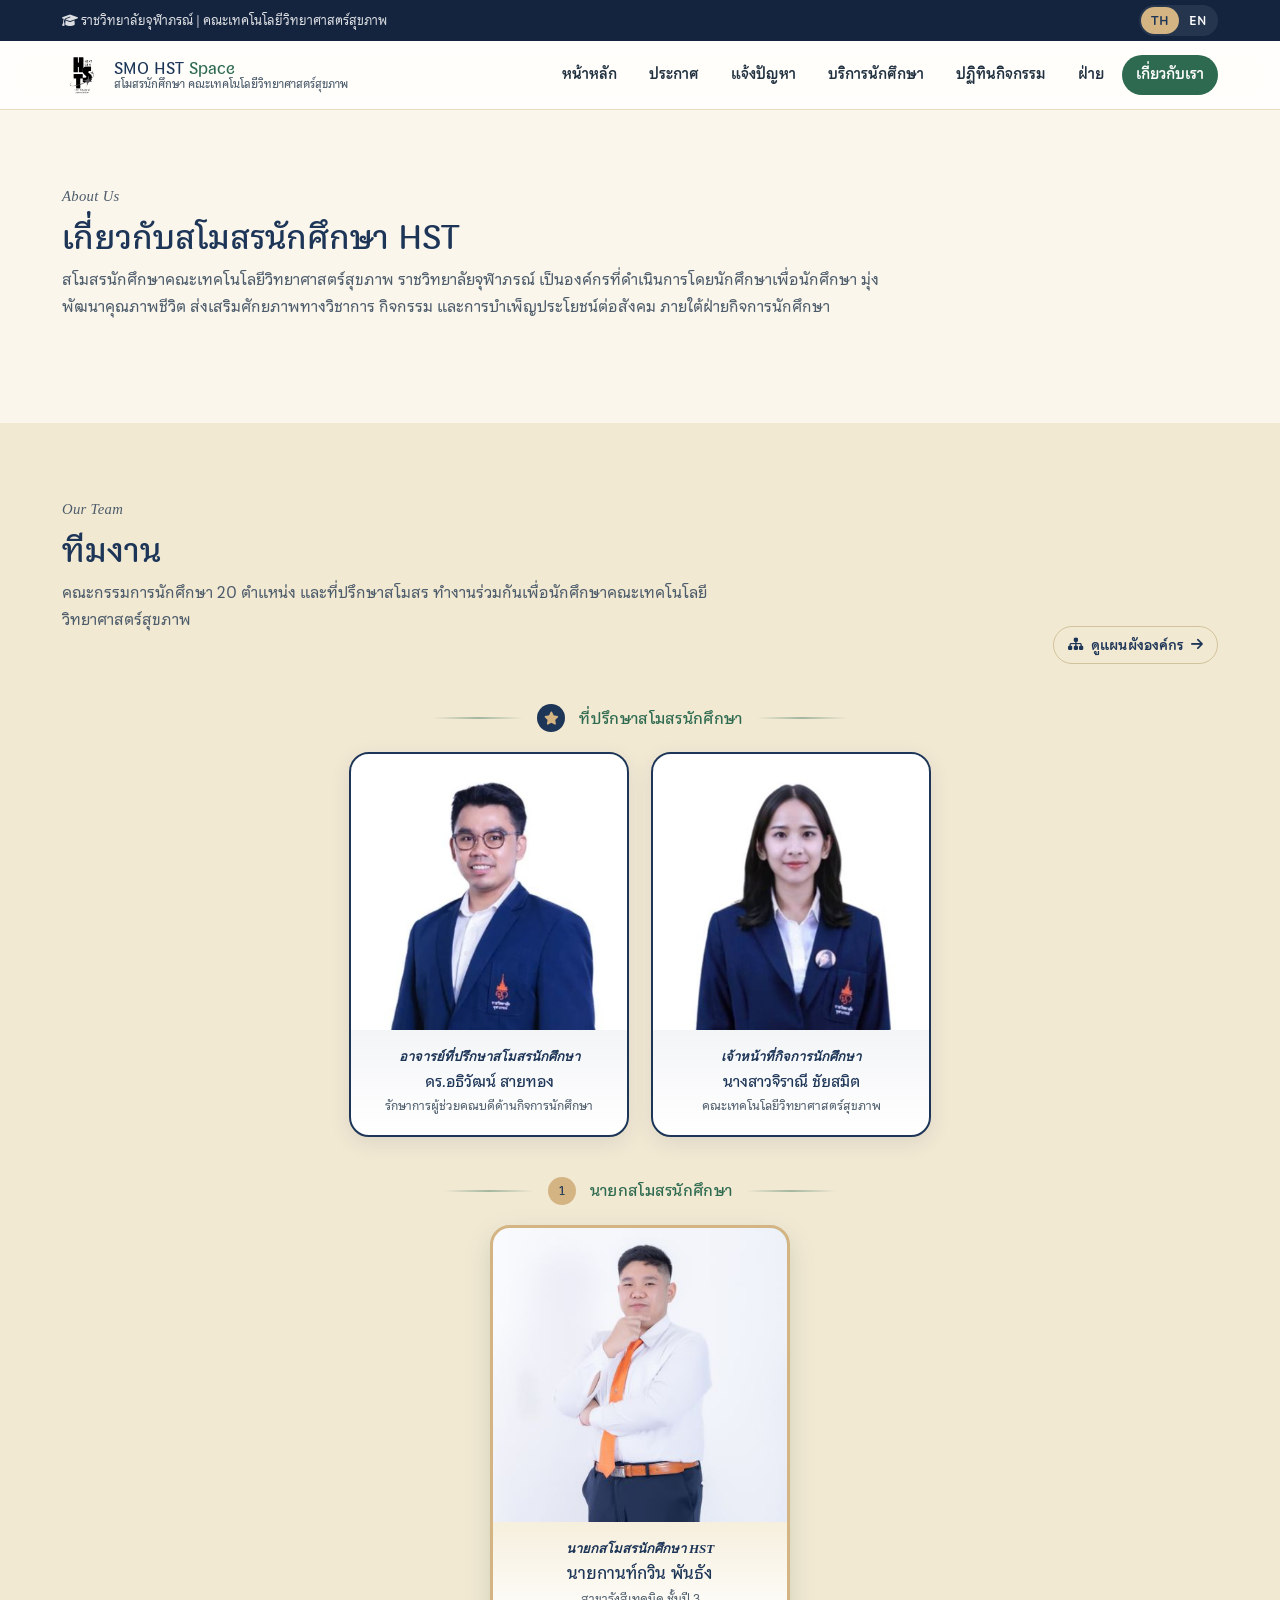
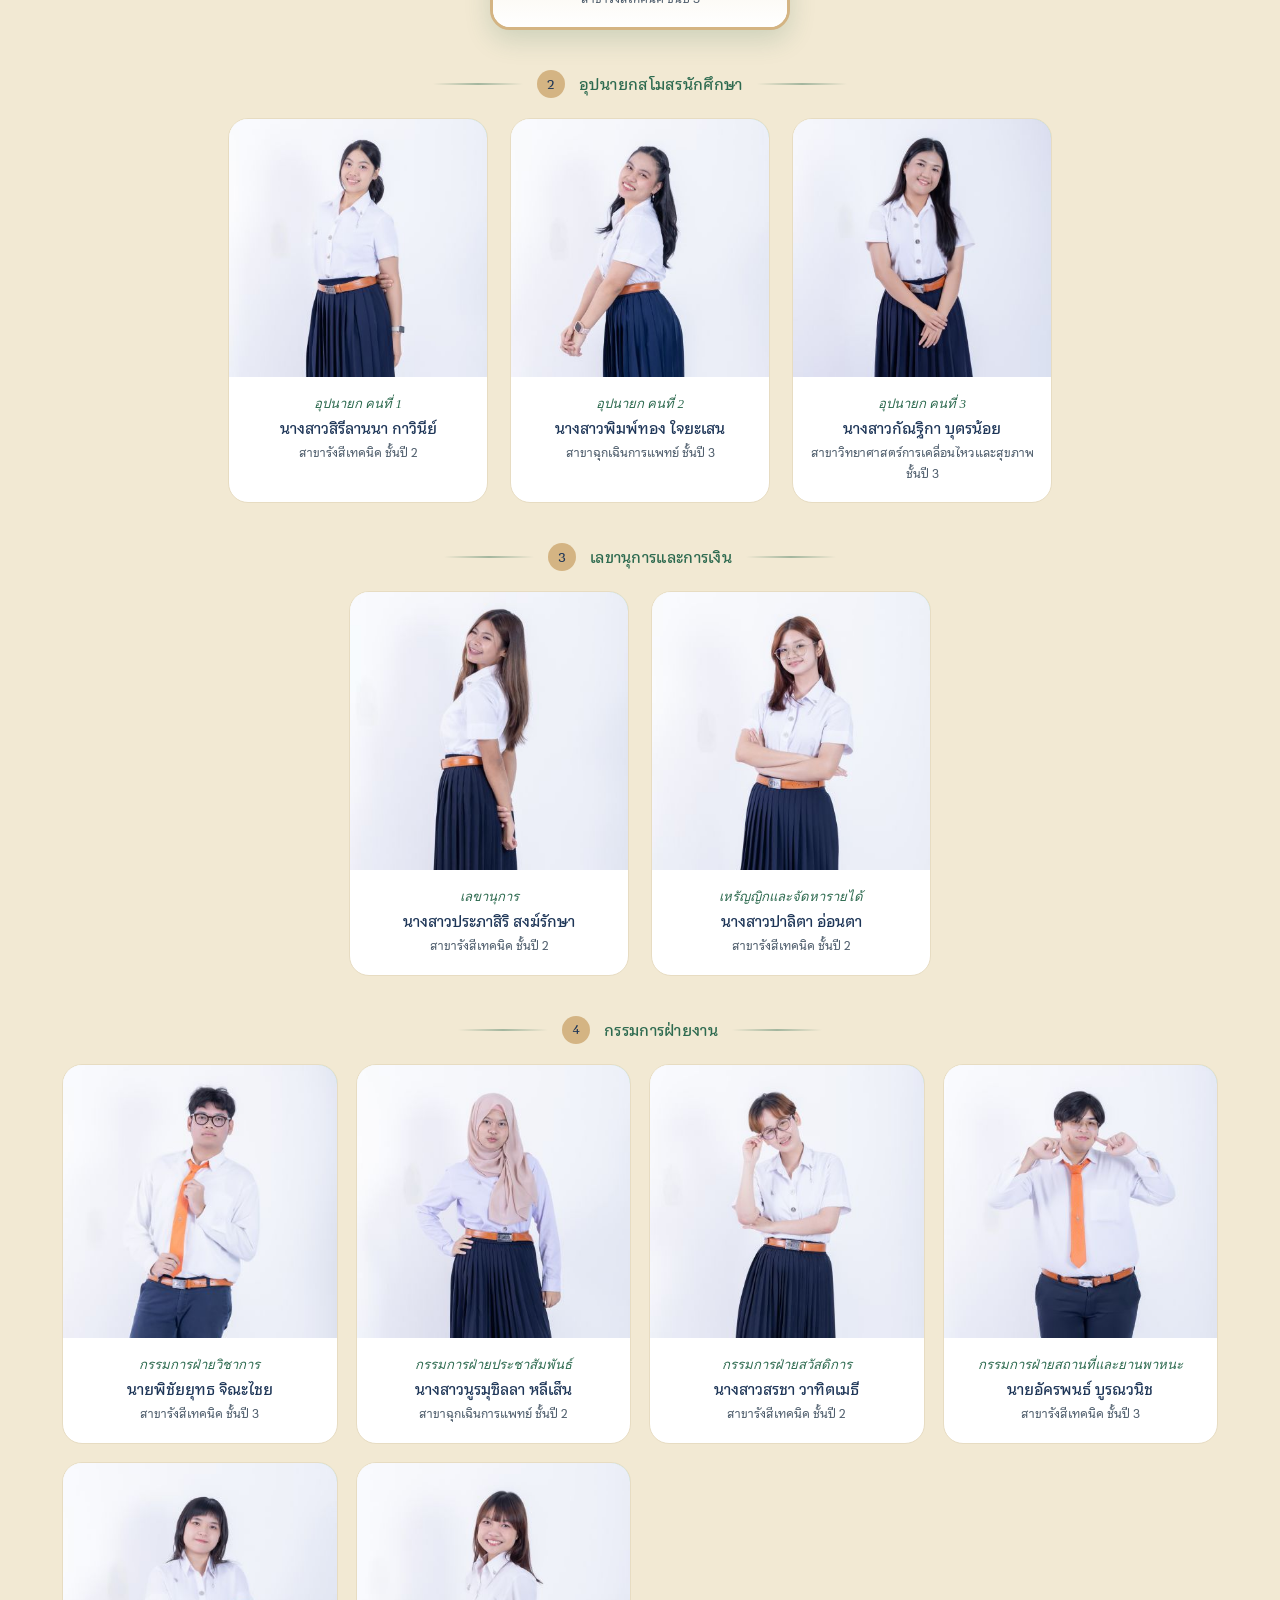
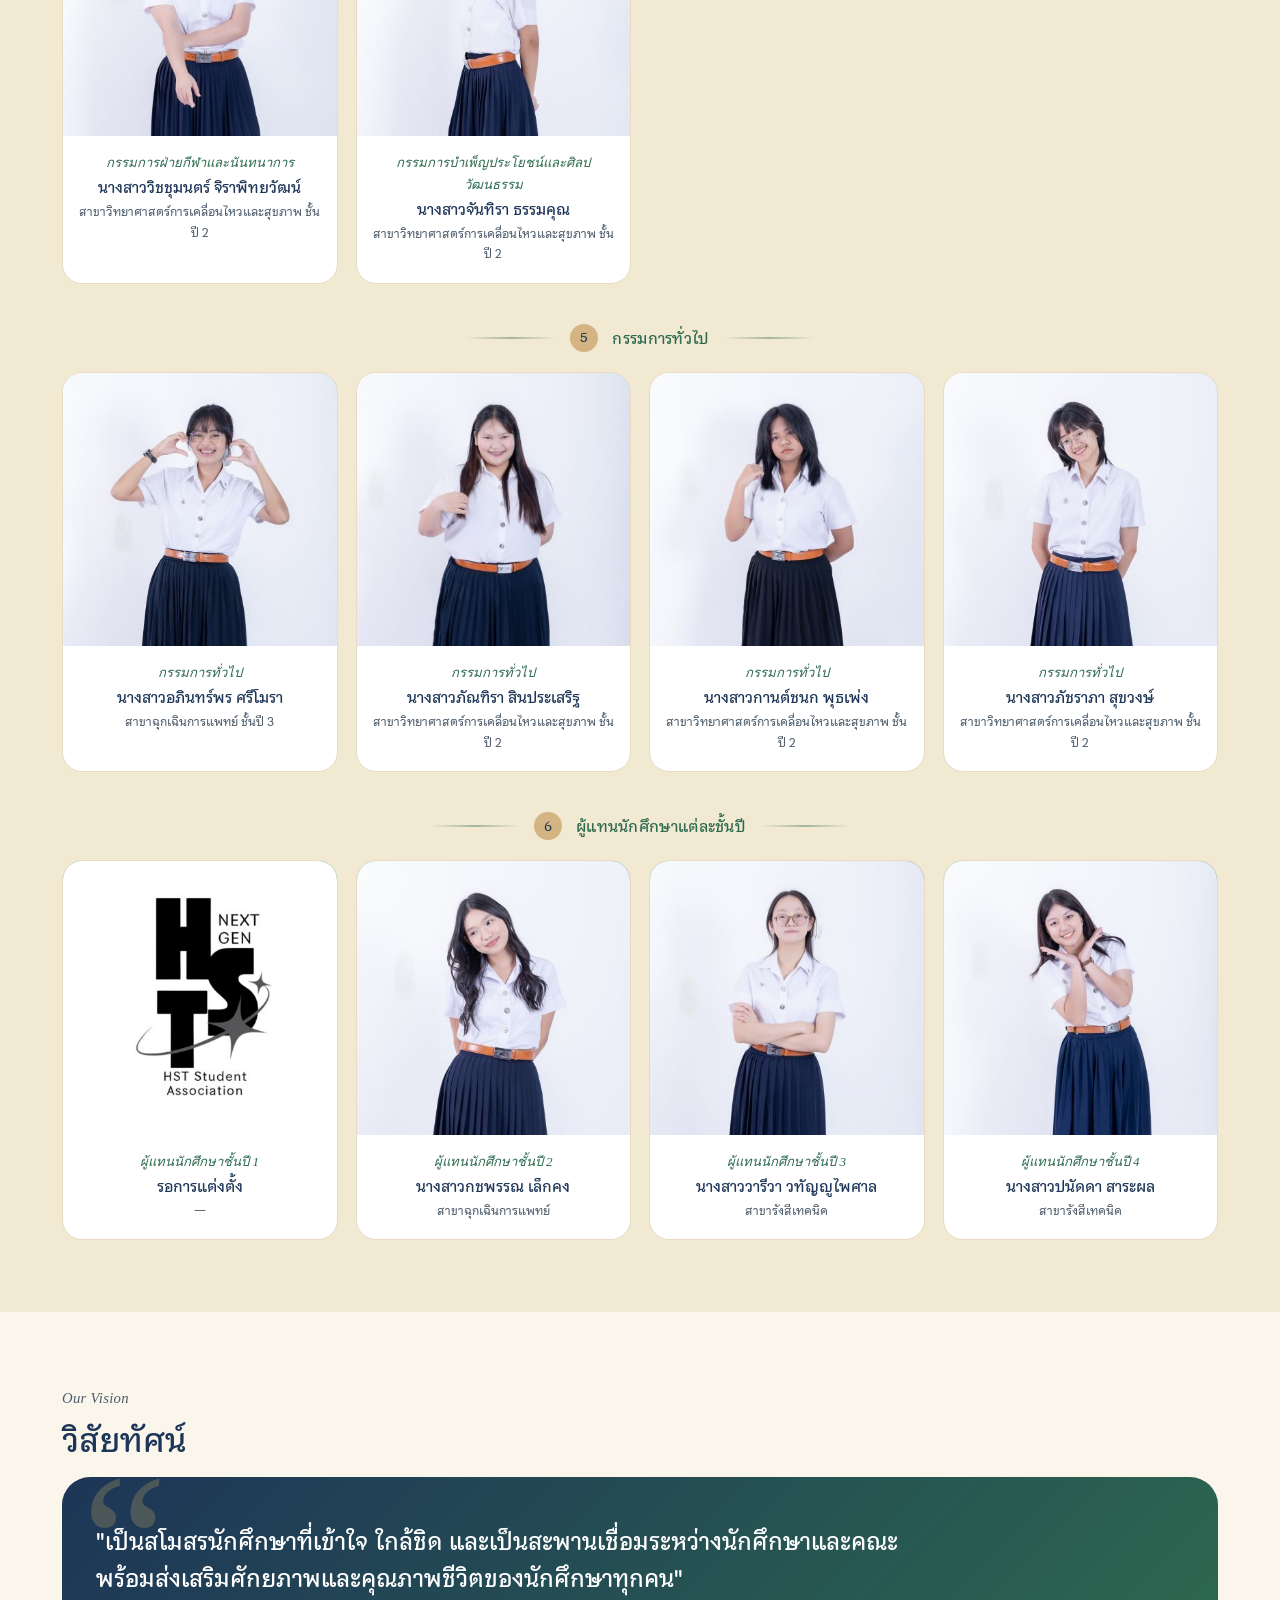
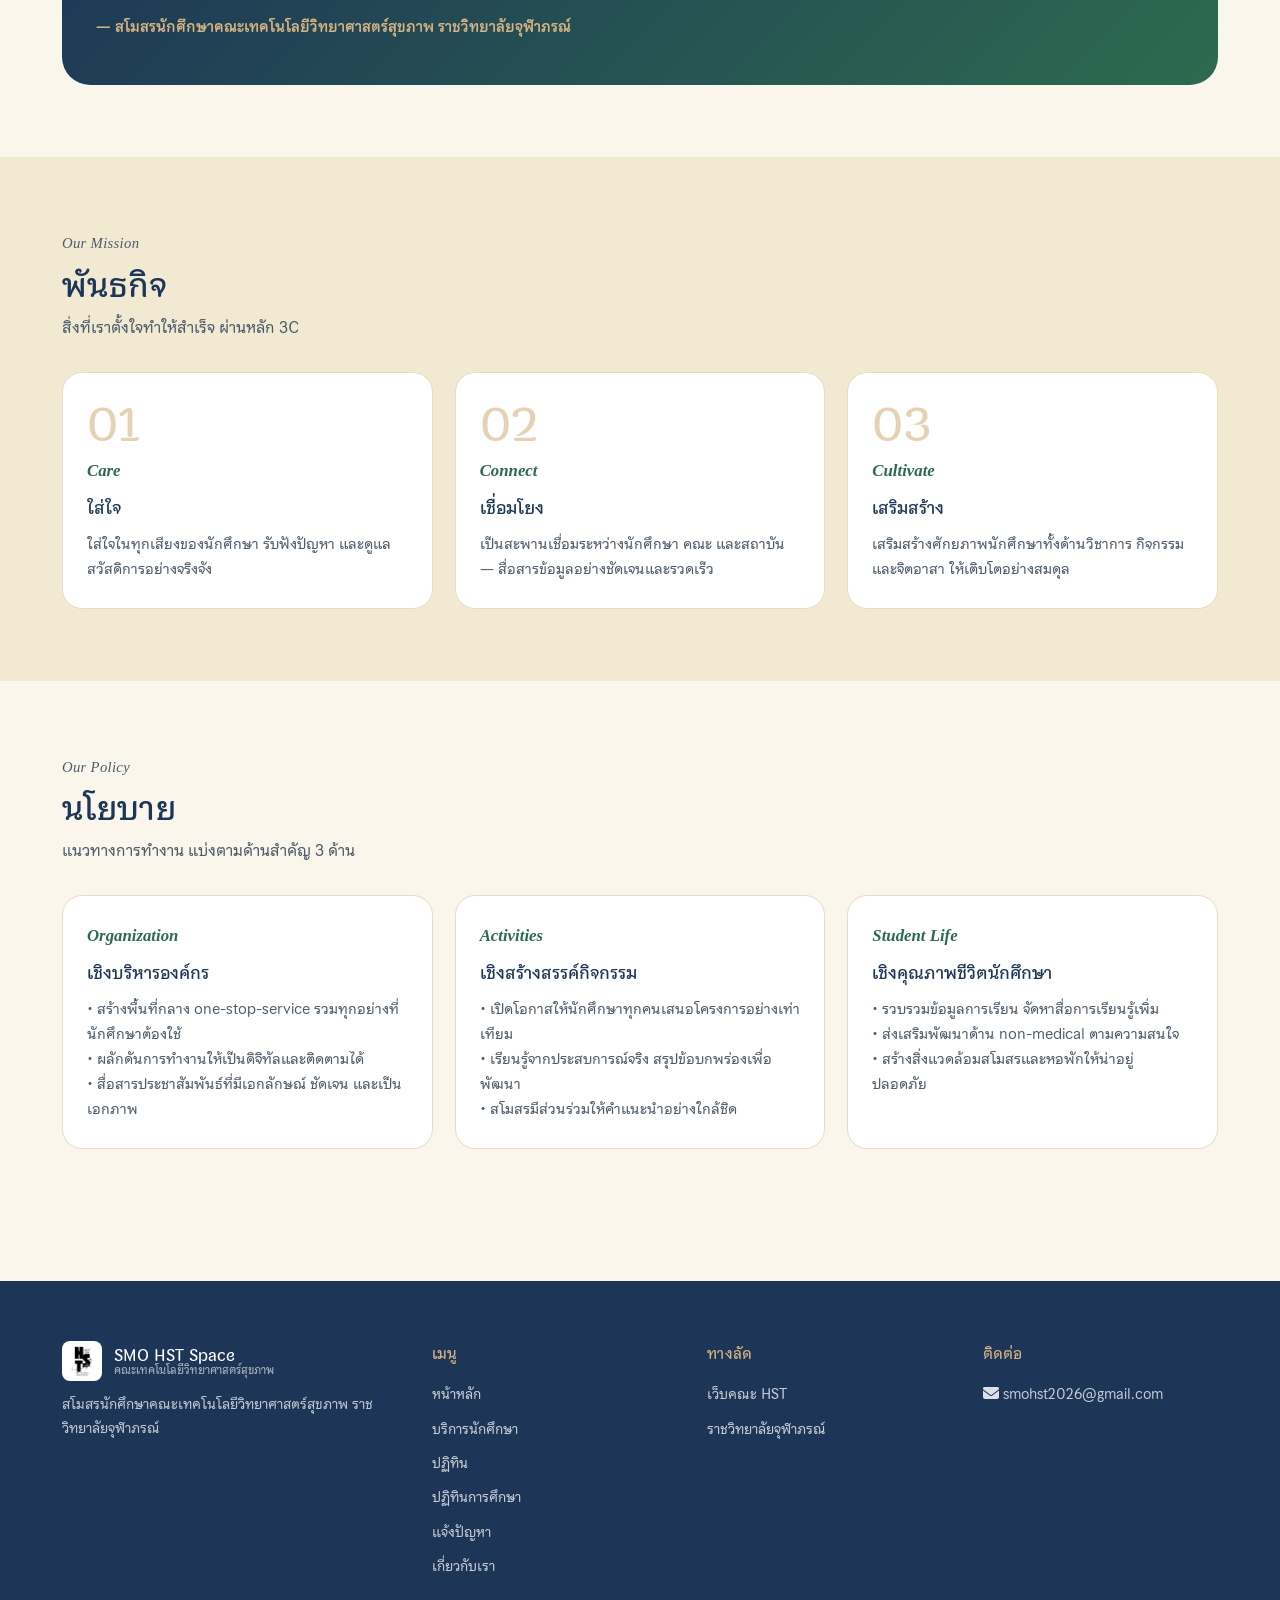
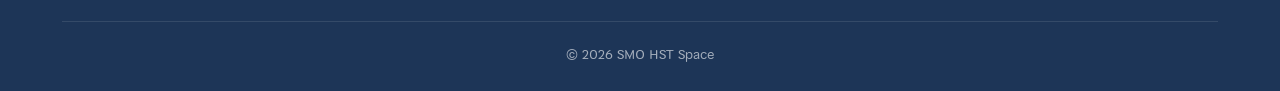
==== about.html @ cc911acf "Update CSS and JS file versions in about.html" ====
<!DOCTYPE html>
<html lang="th" data-lang="th">
<head>
  <meta charset="UTF-8" />
  <link rel="icon" type="image/png" href="../assets/logo-smo-transparent.png" />
  <meta name="viewport" content="width=device-width, initial-scale=1.0" />
  <title>เกี่ยวกับเรา | SMO HST Space</title>
  <meta name="description" content="เกี่ยวกับสโมสรนักศึกษา คณะเทคโนโลยีวิทยาศาสตร์สุขภาพ — วิสัยทัศน์ พันธกิจ นโยบาย และทีมงาน" />
  <link rel="stylesheet" href="https://cdnjs.cloudflare.com/ajax/libs/font-awesome/6.4.2/css/all.min.css" />
  <link rel="stylesheet" href="css/portal.css?v=14" />
</head>
<body>

  <div class="ribbon">
    <div class="ribbon-inner">
      <span>
        <i class="fa-solid fa-graduation-cap"></i>
        <span class="th">ราชวิทยาลัยจุฬาภรณ์ | คณะเทคโนโลยีวิทยาศาสตร์สุขภาพ</span>
        <span class="en">Chulabhorn Royal Academy | Faculty of HST</span>
      </span>
      <span style="display:flex; gap:14px; align-items:center;">
        <span class="ribbon-lang">
          <button data-lang-btn="th" class="active">TH</button>
          <button data-lang-btn="en">EN</button>
        </span>
      </span>
    </div>
  </div>

  <header class="portal-header">
    <div class="portal-nav">
      <a href="index.html" class="brand">
        <img src="../assets/logo-smo-transparent.png" alt="SMO HST" />
        <span class="brand-text">
          <strong>SMO HST <span style="color:var(--green);">Space</span></strong>
          <small class="th">สโมสรนักศึกษา คณะเทคโนโลยีวิทยาศาสตร์สุขภาพ</small>
          <small class="en">Student Association, Faculty of HST</small>
        </span>
      </a>
      <nav class="nav-links" id="navLinks">
        <a href="index.html"><span class="th">หน้าหลัก</span><span class="en">Home</span></a>
        <a href="index.html#announcements"><span class="th">ประกาศ</span><span class="en">Announcements</span></a>
        <a href="contact.html"><span class="th">แจ้งปัญหา</span><span class="en">Report</span></a>
        <a href="tools.html"><span class="th">บริการนักศึกษา</span><span class="en">Services</span></a>
        <a href="activities.html"><span class="th">ปฏิทินกิจกรรม</span><span class="en">Activities</span></a>
        <a href="index.html#departments"><span class="th">ฝ่าย</span><span class="en">Departments</span></a>
        <a href="about.html" class="active"><span class="th">เกี่ยวกับเรา</span><span class="en">About</span></a>
      </nav>
      <button class="menu-btn" id="menuBtn" aria-label="Menu"><i class="fa-solid fa-bars"></i></button>
    </div>
  </header>

  <!-- HERO INTRO -->
  <section class="section">
    <div class="container">
      <span class="section-eyebrow">About Us</span>
      <h1 class="section-heading th">เกี่ยวกับสโมสรนักศึกษา HST</h1>
      <h1 class="section-heading en">About HST Student Association</h1>
      <p class="section-sub th" style="max-width:820px;">
        สโมสรนักศึกษาคณะเทคโนโลยีวิทยาศาสตร์สุขภาพ ราชวิทยาลัยจุฬาภรณ์ เป็นองค์กรที่ดำเนินการโดยนักศึกษาเพื่อนักศึกษา
        มุ่งพัฒนาคุณภาพชีวิต ส่งเสริมศักยภาพทางวิชาการ กิจกรรม และการบำเพ็ญประโยชน์ต่อสังคม ภายใต้ฝ่ายกิจการนักศึกษา
      </p>
      <p class="section-sub en" style="max-width:820px;">
        HST Student Association is a student-led organization under the Student Affairs Division of the Faculty of Health Science Technology,
        Chulabhorn Royal Academy. We are dedicated to enhancing student life, fostering academic excellence, promoting activities, and serving the community.
      </p>
    </div>
  </section>

  <!-- TEAM PREVIEW -->
  <section class="section" style="background: var(--bg-alt);">
    <div class="container">
      <div class="section-header">
        <div>
          <span class="section-eyebrow">Our Team</span>
          <h2 class="section-heading th">ทีมงาน</h2>
          <h2 class="section-heading en">Team</h2>
          <p class="section-sub th">คณะกรรมการนักศึกษา 20 ตำแหน่ง และที่ปรึกษาสโมสร ทำงานร่วมกันเพื่อนักศึกษาคณะเทคโนโลยีวิทยาศาสตร์สุขภาพ</p>
          <p class="section-sub en">20-position student committee and advisors working together for all HST students</p>
        </div>
        <a href="#orgchart" class="btn btn-outline btn-sm">
          <i class="fa-solid fa-sitemap"></i>
          <span class="th">ดูแผนผังองค์กร</span><span class="en">Org Chart</span> <i class="fa-solid fa-arrow-right"></i>
        </a>
      </div>

      <!-- ============ TIER 0: ADVISORS ============ -->
      <div class="committee-section">
        <h3 class="tier-title">
          <span class="num icon-num"><i class="fa-solid fa-star"></i></span>
          <span class="th">ที่ปรึกษาสโมสรนักศึกษา</span>
          <span class="en">Student Association Advisors</span>
        </h3>
        <div class="team-grid-2">
          <div class="member-card is-advisor">
            <div class="member-avatar"><img src="../assets/team/00-advisor-faculty.jpg" alt="อาจารย์ที่ปรึกษา" loading="lazy" /></div>
            <div class="member-info">
              <div class="member-role th">อาจารย์ที่ปรึกษาสโมสรนักศึกษา</div>
              <div class="member-role en">Faculty Advisor</div>
              <div class="member-name th">ดร.อธิวัฒน์ สายทอง</div>
              <div class="member-name en">Dr. ATHIWAT SAITONG</div>
              <div class="member-program th">รักษาการผู้ช่วยคณบดีด้านกิจการนักศึกษา</div>
              <div class="member-program en">Acting Associate Dean for Student Affairs</div>
            </div>
          </div>
          <div class="member-card is-advisor">
            <div class="member-avatar"><img src="../assets/team/00-advisor-staff.jpg" alt="เจ้าหน้าที่กิจการนักศึกษา" loading="lazy" /></div>
            <div class="member-info">
              <div class="member-role th">เจ้าหน้าที่กิจการนักศึกษา</div>
              <div class="member-role en">Student Affairs Officer</div>
              <div class="member-name th">นางสาวจิราณี ชัยสมิต</div>
              <div class="member-name en">JIRANEE CHAISAMITH</div>
              <div class="member-program th">คณะเทคโนโลยีวิทยาศาสตร์สุขภาพ</div>
              <div class="member-program en">Faculty of Health Science Technology</div>
            </div>
          </div>
        </div>
      </div>

      <!-- ============ TIER 1: PRESIDENT ============ -->
      <div class="committee-section">
        <h3 class="tier-title">
          <span class="num">1</span>
          <span class="th">นายกสโมสรนักศึกษา</span>
          <span class="en">President</span>
        </h3>
        <div class="team-grid-single">
          <div class="member-card is-president">
            <div class="member-avatar"><img src="../assets/team/01-president.jpg" alt="นายกสโมสร" loading="lazy" /></div>
            <div class="member-info">
              <div class="member-role th">นายกสโมสรนักศึกษา HST</div>
              <div class="member-role en">President — HST Student Association</div>
              <div class="member-name th">นายกานท์กวิน พันธัง</div>
              <div class="member-name en">KANKAWIN PHANTHANG</div>
              <div class="member-program th">สาขารังสีเทคนิค ชั้นปี 3</div>
              <div class="member-program en">Program RT, Year 3</div>
            </div>
          </div>
        </div>
      </div>

      <!-- ============ TIER 2: VICE PRESIDENTS ============ -->
      <div class="committee-section">
        <h3 class="tier-title">
          <span class="num">2</span>
          <span class="th">อุปนายกสโมสรนักศึกษา</span>
          <span class="en">Vice Presidents</span>
        </h3>
        <div class="team-grid-3">
          <div class="member-card is-vp">
            <div class="member-avatar"><img src="../assets/team/02-vp1.jpg" alt="อุปนายก 1" loading="lazy" /></div>
            <div class="member-info">
              <div class="member-role th">อุปนายก คนที่ 1</div>
              <div class="member-role en">1st Vice President</div>
              <div class="member-name th">นางสาวสิรีลานนา กาวินีย์</div>
              <div class="member-name en">SIREELANNA KAWINEE</div>
              <div class="member-program th">สาขารังสีเทคนิค ชั้นปี 2</div>
              <div class="member-program en">Program RT, Year 2</div>
            </div>
          </div>
          <div class="member-card is-vp">
            <div class="member-avatar"><img src="../assets/team/03-vp2.jpg" alt="อุปนายก 2" loading="lazy" /></div>
            <div class="member-info">
              <div class="member-role th">อุปนายก คนที่ 2</div>
              <div class="member-role en">2nd Vice President</div>
              <div class="member-name th">นางสาวพิมพ์ทอง ใจยะเสน</div>
              <div class="member-name en">PIMTONG JAIYASEN</div>
              <div class="member-program th">สาขาฉุกเฉินการแพทย์ ชั้นปี 3</div>
              <div class="member-program en">Program PMD, Year 3</div>
            </div>
          </div>
          <div class="member-card is-vp">
            <div class="member-avatar"><img src="../assets/team/04-vp3.jpg" alt="อุปนายก 3" loading="lazy" /></div>
            <div class="member-info">
              <div class="member-role th">อุปนายก คนที่ 3</div>
              <div class="member-role en">3rd Vice President</div>
              <div class="member-name th">นางสาวกัณฐิกา บุตรน้อย</div>
              <div class="member-name en">KUNTIKA BOODNOI</div>
              <div class="member-program th">สาขาวิทยาศาสตร์การเคลื่อนไหวและสุขภาพ ชั้นปี 3</div>
              <div class="member-program en">Program HKH, Year 3</div>
            </div>
          </div>
        </div>
      </div>

      <!-- ============ TIER 3: SECRETARY + TREASURER ============ -->
      <div class="committee-section">
        <h3 class="tier-title">
          <span class="num">3</span>
          <span class="th">เลขานุการและการเงิน</span>
          <span class="en">Secretary &amp; Treasurer</span>
        </h3>
        <div class="team-grid-2">
          <div class="member-card">
            <div class="member-avatar"><img src="../assets/team/05-secretary.jpg" alt="เลขานุการ" loading="lazy" /></div>
            <div class="member-info">
              <div class="member-role th">เลขานุการ</div>
              <div class="member-role en">Secretary</div>
              <div class="member-name th">นางสาวประภาสิริ สงฆ์รักษา</div>
              <div class="member-name en">PRAPHASIRI SONGRAKSA</div>
              <div class="member-program th">สาขารังสีเทคนิค ชั้นปี 2</div>
              <div class="member-program en">Program RT, Year 2</div>
            </div>
          </div>
          <div class="member-card">
            <div class="member-avatar"><img src="../assets/team/06-treasurer.jpg" alt="เหรัญญิก" loading="lazy" /></div>
            <div class="member-info">
              <div class="member-role th">เหรัญญิกและจัดหารายได้</div>
              <div class="member-role en">Treasurer &amp; Fundraising</div>
              <div class="member-name th">นางสาวปาลิตา อ่อนตา</div>
              <div class="member-name en">PALITA ORNTA</div>
              <div class="member-program th">สาขารังสีเทคนิค ชั้นปี 2</div>
              <div class="member-program en">Program RT, Year 2</div>
            </div>
          </div>
        </div>
      </div>

      <!-- ============ TIER 4: DEPARTMENT COMMITTEES ============ -->
      <div class="committee-section">
        <h3 class="tier-title">
          <span class="num">4</span>
          <span class="th">กรรมการฝ่ายงาน</span>
          <span class="en">Department Committees</span>
        </h3>
        <div class="team-grid-4">
          <div class="member-card">
            <div class="member-avatar"><img src="../assets/team/07-academic.jpg" alt="ฝ่ายวิชาการ" loading="lazy" /></div>
            <div class="member-info">
              <div class="member-role th">กรรมการฝ่ายวิชาการ</div>
              <div class="member-role en">Academic Affairs</div>
              <div class="member-name th">นายพิชัยยุทธ จิณะไชย</div>
              <div class="member-name en">PICHAIYUT JINACHAI</div>
              <div class="member-program th">สาขารังสีเทคนิค ชั้นปี 3</div>
              <div class="member-program en">Program RT, Year 3</div>
            </div>
          </div>
          <div class="member-card">
            <div class="member-avatar"><img src="../assets/team/08-pr.jpg" alt="ฝ่ายประชาสัมพันธ์" loading="lazy" /></div>
            <div class="member-info">
              <div class="member-role th">กรรมการฝ่ายประชาสัมพันธ์</div>
              <div class="member-role en">Public Relations</div>
              <div class="member-name th">นางสาวนูรมุซิลลา หลีเส็น</div>
              <div class="member-name en">NURMUZILLA LEESEN</div>
              <div class="member-program th">สาขาฉุกเฉินการแพทย์ ชั้นปี 2</div>
              <div class="member-program en">Program PMD, Year 2</div>
            </div>
          </div>
          <div class="member-card">
            <div class="member-avatar"><img src="../assets/team/09-welfare.jpg" alt="ฝ่ายสวัสดิการ" loading="lazy" /></div>
            <div class="member-info">
              <div class="member-role th">กรรมการฝ่ายสวัสดิการ</div>
              <div class="member-role en">Student Welfare</div>
              <div class="member-name th">นางสาวสรชา วาทิตเมธี</div>
              <div class="member-name en">SORACHA VATIDMATEE</div>
              <div class="member-program th">สาขารังสีเทคนิค ชั้นปี 2</div>
              <div class="member-program en">Program RT, Year 2</div>
            </div>
          </div>
          <div class="member-card">
            <div class="member-avatar"><img src="../assets/team/10-venue.jpg" alt="ฝ่ายสถานที่และยานพาหนะ" loading="lazy" /></div>
            <div class="member-info">
              <div class="member-role th">กรรมการฝ่ายสถานที่และยานพาหนะ</div>
              <div class="member-role en">Venue &amp; Transport</div>
              <div class="member-name th">นายอัครพนธ์ บูรณวนิช</div>
              <div class="member-name en">AAGKARAPON BURANAWANIT</div>
              <div class="member-program th">สาขารังสีเทคนิค ชั้นปี 3</div>
              <div class="member-program en">Program RT, Year 3</div>
            </div>
          </div>
          <div class="member-card">
            <div class="member-avatar"><img src="../assets/team/11-sports.jpg" alt="ฝ่ายกีฬาและนันทนาการ" loading="lazy" /></div>
            <div class="member-info">
              <div class="member-role th">กรรมการฝ่ายกีฬาและนันทนาการ</div>
              <div class="member-role en">Sports &amp; Recreation</div>
              <div class="member-name th">นางสาววิชชุมนตร์ จิราพิทยวัฒน์</div>
              <div class="member-name en">VITCHUMONT JIRAPITTAYAWAT</div>
              <div class="member-program th">สาขาวิทยาศาสตร์การเคลื่อนไหวและสุขภาพ ชั้นปี 2</div>
              <div class="member-program en">Program HKH, Year 2</div>
            </div>
          </div>
          <div class="member-card">
            <div class="member-avatar"><img src="../assets/team/12-volunteer.jpg" alt="ฝ่ายบำเพ็ญประโยชน์" loading="lazy" /></div>
            <div class="member-info">
              <div class="member-role th">กรรมการบำเพ็ญประโยชน์และศิลปวัฒนธรรม</div>
              <div class="member-role en">Volunteer &amp; Culture</div>
              <div class="member-name th">นางสาวจันทิรา ธรรมคุณ</div>
              <div class="member-name en">JANTIRA THAMMAKUN</div>
              <div class="member-program th">สาขาวิทยาศาสตร์การเคลื่อนไหวและสุขภาพ ชั้นปี 2</div>
              <div class="member-program en">Program HKH, Year 2</div>
            </div>
          </div>
        </div>
      </div>

      <!-- ============ TIER 5: GENERAL COMMITTEES ============ -->
      <div class="committee-section">
        <h3 class="tier-title">
          <span class="num">5</span>
          <span class="th">กรรมการทั่วไป</span>
          <span class="en">General Committees</span>
        </h3>
        <div class="team-grid-4">
          <div class="member-card">
            <div class="member-avatar"><img src="../assets/team/13-general1.jpg" alt="กรรมการทั่วไป" loading="lazy" /></div>
            <div class="member-info">
              <div class="member-role th">กรรมการทั่วไป</div>
              <div class="member-role en">General Committee</div>
              <div class="member-name th">นางสาวอภินทร์พร ศรีโมรา</div>
              <div class="member-name en">APHINTHAPORN SRIMORA</div>
              <div class="member-program th">สาขาฉุกเฉินการแพทย์ ชั้นปี 3</div>
              <div class="member-program en">Program PMD, Year 3</div>
            </div>
          </div>
          <div class="member-card">
            <div class="member-avatar"><img src="../assets/team/14-general2.jpg" alt="กรรมการทั่วไป" loading="lazy" /></div>
            <div class="member-info">
              <div class="member-role th">กรรมการทั่วไป</div>
              <div class="member-role en">General Committee</div>
              <div class="member-name th">นางสาวภัณฑิรา สินประเสริฐ</div>
              <div class="member-name en">PHANTHIRA SINPRASERT</div>
              <div class="member-program th">สาขาวิทยาศาสตร์การเคลื่อนไหวและสุขภาพ ชั้นปี 2</div>
              <div class="member-program en">Program HKH, Year 2</div>
            </div>
          </div>
          <div class="member-card">
            <div class="member-avatar"><img src="../assets/team/15-general3.jpg" alt="กรรมการทั่วไป" loading="lazy" /></div>
            <div class="member-info">
              <div class="member-role th">กรรมการทั่วไป</div>
              <div class="member-role en">General Committee</div>
              <div class="member-name th">นางสาวกานต์ชนก พุธเพ่ง</div>
              <div class="member-name en">KANCHANOK PUTPENG</div>
              <div class="member-program th">สาขาวิทยาศาสตร์การเคลื่อนไหวและสุขภาพ ชั้นปี 2</div>
              <div class="member-program en">Program HKH, Year 2</div>
            </div>
          </div>
          <div class="member-card">
            <div class="member-avatar"><img src="../assets/team/16-general4.jpg" alt="กรรมการทั่วไป" loading="lazy" /></div>
            <div class="member-info">
              <div class="member-role th">กรรมการทั่วไป</div>
              <div class="member-role en">General Committee</div>
              <div class="member-name th">นางสาวภัชราภา สุขวงษ์</div>
              <div class="member-name en">PATCHARAPA SUKWONG</div>
              <div class="member-program th">สาขาวิทยาศาสตร์การเคลื่อนไหวและสุขภาพ ชั้นปี 2</div>
              <div class="member-program en">Program HKH, Year 2</div>
            </div>
          </div>
        </div>
      </div>

      <!-- ============ TIER 6: YEAR REPRESENTATIVES ============ -->
      <div class="committee-section">
        <h3 class="tier-title">
          <span class="num">6</span>
          <span class="th">ผู้แทนนักศึกษาแต่ละชั้นปี</span>
          <span class="en">Year Representatives</span>
        </h3>
        <div class="team-grid-4">
          <div class="member-card is-rep">
            <div class="member-avatar"><img src="../assets/team/17-rep-y1.jpg" alt="ผู้แทนปี 1" loading="lazy" /></div>
            <div class="member-info">
              <div class="member-role th">ผู้แทนนักศึกษาชั้นปี 1</div>
              <div class="member-role en">1st Year Representative</div>
              <div class="member-name th">รอการแต่งตั้ง</div>
              <div class="member-name en">To be appointed</div>
              <div class="member-program th">—</div>
              <div class="member-program en">—</div>
            </div>
          </div>
          <div class="member-card is-rep">
            <div class="member-avatar"><img src="../assets/team/18-rep-y2.jpg" alt="ผู้แทนปี 2" loading="lazy" /></div>
            <div class="member-info">
              <div class="member-role th">ผู้แทนนักศึกษาชั้นปี 2</div>
              <div class="member-role en">2nd Year Representative</div>
              <div class="member-name th">นางสาวกชพรรณ เล็กคง</div>
              <div class="member-name en">KOTCHAPHAN LEKKHONG</div>
              <div class="member-program th">สาขาฉุกเฉินการแพทย์</div>
              <div class="member-program en">Program PMD</div>
            </div>
          </div>
          <div class="member-card is-rep">
            <div class="member-avatar"><img src="../assets/team/19-rep-y3.jpg" alt="ผู้แทนปี 3" loading="lazy" /></div>
            <div class="member-info">
              <div class="member-role th">ผู้แทนนักศึกษาชั้นปี 3</div>
              <div class="member-role en">3rd Year Representative</div>
              <div class="member-name th">นางสาววารีวา วทัญญูไพศาล</div>
              <div class="member-name en">WAREEWA WATHANYOOPHAISAN</div>
              <div class="member-program th">สาขารังสีเทคนิค</div>
              <div class="member-program en">Program RT</div>
            </div>
          </div>
          <div class="member-card is-rep">
            <div class="member-avatar"><img src="../assets/team/20-rep-y4.jpg" alt="ผู้แทนปี 4" loading="lazy" /></div>
            <div class="member-info">
              <div class="member-role th">ผู้แทนนักศึกษาชั้นปี 4</div>
              <div class="member-role en">4th Year Representative</div>
              <div class="member-name th">นางสาวปนัดดา สาระผล</div>
              <div class="member-name en">PANUTDA SARAPOL</div>
              <div class="member-program th">สาขารังสีเทคนิค</div>
              <div class="member-program en">Program RT</div>
            </div>
          </div>
        </div>
      </div>
    </div>
  </section>

  <!-- VISION -->
  <section class="section">
    <div class="container">
      <span class="section-eyebrow">Our Vision</span>
      <h2 class="section-heading th">วิสัยทัศน์</h2>
      <h2 class="section-heading en">Vision</h2>

      <div class="vision-quote mt-2">
        <blockquote class="th">
          "เป็นสโมสรนักศึกษาที่เข้าใจ ใกล้ชิด และเป็นสะพานเชื่อมระหว่างนักศึกษาและคณะ<br />
          พร้อมส่งเสริมศักยภาพและคุณภาพชีวิตของนักศึกษาทุกคน"
        </blockquote>
        <blockquote class="en">
          "To be a student association that understands, connects, and bridges<br />
          students and the faculty — empowering every student's potential and well-being."
        </blockquote>
        <cite class="th">— สโมสรนักศึกษาคณะเทคโนโลยีวิทยาศาสตร์สุขภาพ ราชวิทยาลัยจุฬาภรณ์</cite>
        <cite class="en">— SMO HST, Chulabhorn Royal Academy</cite>
      </div>
    </div>
  </section>

  <!-- MISSION (3C) -->
  <section class="section" style="background: var(--bg-alt);">
    <div class="container">
      <span class="section-eyebrow">Our Mission</span>
      <h2 class="section-heading th">พันธกิจ</h2>
      <h2 class="section-heading en">Mission</h2>
      <p class="section-sub th">สิ่งที่เราตั้งใจทำให้สำเร็จ ผ่านหลัก 3C</p>
      <p class="section-sub en">What we set out to accomplish through our 3C principle</p>

      <div class="numbered mt-2">
        <div class="num-item">
          <div class="num-lg">01</div>
          <h4>Care</h4>
          <h3 class="th">ใส่ใจ</h3><h3 class="en">Care</h3>
          <p class="th">ใส่ใจในทุกเสียงของนักศึกษา รับฟังปัญหา และดูแลสวัสดิการอย่างจริงจัง</p>
          <p class="en">Care for every student voice — listen, support, and act on needs.</p>
        </div>
        <div class="num-item">
          <div class="num-lg">02</div>
          <h4>Connect</h4>
          <h3 class="th">เชื่อมโยง</h3><h3 class="en">Connect</h3>
          <p class="th">เป็นสะพานเชื่อมระหว่างนักศึกษา คณะ และสถาบัน — สื่อสารข้อมูลอย่างชัดเจนและรวดเร็ว</p>
          <p class="en">Bridge students, faculty, and institution with clear communication.</p>
        </div>
        <div class="num-item">
          <div class="num-lg">03</div>
          <h4>Cultivate</h4>
          <h3 class="th">เสริมสร้าง</h3><h3 class="en">Cultivate</h3>
          <p class="th">เสริมสร้างศักยภาพนักศึกษาทั้งด้านวิชาการ กิจกรรม และจิตอาสา ให้เติบโตอย่างสมดุล</p>
          <p class="en">Cultivate students across academics, activities, and volunteerism.</p>
        </div>
      </div>
    </div>
  </section>

  <!-- POLICY -->
  <section class="section">
    <div class="container">
      <span class="section-eyebrow">Our Policy</span>
      <h2 class="section-heading th">นโยบาย</h2>
      <h2 class="section-heading en">Policy</h2>
      <p class="section-sub th">แนวทางการทำงาน แบ่งตามด้านสำคัญ 3 ด้าน</p>
      <p class="section-sub en">Our working approach across 3 key areas</p>

      <div class="numbered mt-2">
        <div class="num-item">
          <h4>Organization</h4>
          <h3 class="th">เชิงบริหารองค์กร</h3>
          <h3 class="en">Organization</h3>
          <p class="th">
            • สร้างพื้นที่กลาง one-stop-service รวมทุกอย่างที่นักศึกษาต้องใช้<br />
            • ผลักดันการทำงานให้เป็นดิจิทัลและติดตามได้<br />
            • สื่อสารประชาสัมพันธ์ที่มีเอกลักษณ์ ชัดเจน และเป็นเอกภาพ
          </p>
          <p class="en">
            • Build a one-stop-service hub for all student needs<br />
            • Digitize operations, make them trackable<br />
            • Consistent, clear, unified brand communication
          </p>
        </div>
        <div class="num-item">
          <h4>Activities</h4>
          <h3 class="th">เชิงสร้างสรรค์กิจกรรม</h3>
          <h3 class="en">Activities</h3>
          <p class="th">
            • เปิดโอกาสให้นักศึกษาทุกคนเสนอโครงการอย่างเท่าเทียม<br />
            • เรียนรู้จากประสบการณ์จริง สรุปข้อบกพร่องเพื่อพัฒนา<br />
            • สโมสรมีส่วนร่วมให้คำแนะนำอย่างใกล้ชิด
          </p>
          <p class="en">
            • Equal opportunity to propose projects<br />
            • Learn from real experience, reflect on improvements<br />
            • Close mentorship from SMO on every project
          </p>
        </div>
        <div class="num-item">
          <h4>Student Life</h4>
          <h3 class="th">เชิงคุณภาพชีวิตนักศึกษา</h3>
          <h3 class="en">Student Life</h3>
          <p class="th">
            • รวบรวมข้อมูลการเรียน จัดหาสื่อการเรียนรู้เพิ่ม<br />
            • ส่งเสริมพัฒนาด้าน non-medical ตามความสนใจ<br />
            • สร้างสิ่งแวดล้อมสโมสรและหอพักให้น่าอยู่ ปลอดภัย
          </p>
          <p class="en">
            • Compile learning materials, provide extra resources<br />
            • Support non-academic skill development<br />
            • Create safe, welcoming SMO &amp; dorm environments
          </p>
        </div>
      </div>
    </div>
  </section>


  <footer class="portal-footer">
    <div class="container">
      <div class="footer-grid">
        <div class="footer-brand">
          <div class="brand" style="color:#fff;">
            <img src="../assets/logo-smo-transparent.png" alt="SMO HST" style="background:#fff; border-radius:8px; padding:4px;" />
            <span class="brand-text"><strong>SMO HST Space</strong><small class="th">คณะเทคโนโลยีวิทยาศาสตร์สุขภาพ</small><small class="en">Faculty of HST</small></span>
          </div>
          <p class="th">สโมสรนักศึกษาคณะเทคโนโลยีวิทยาศาสตร์สุขภาพ ราชวิทยาลัยจุฬาภรณ์</p>
          <p class="en">HST Student Association, Chulabhorn Royal Academy</p>
        </div>
        <div class="footer-col">
          <h4 class="th">เมนู</h4><h4 class="en">Menu</h4>
          <ul>
            <li><a href="index.html"><span class="th">หน้าหลัก</span><span class="en">Home</span></a></li>
            <li><a href="tools.html"><span class="th">บริการนักศึกษา</span><span class="en">Services</span></a></li>
            <li><a href="activities.html"><span class="th">ปฏิทิน</span><span class="en">Calendar</span></a></li>
            <li><a href="academic.html"><span class="th">ปฏิทินการศึกษา</span><span class="en">Academic Calendar</span></a></li>
            <li><a href="contact.html"><span class="th">แจ้งปัญหา</span><span class="en">Report</span></a></li>
            <li><a href="about.html"><span class="th">เกี่ยวกับเรา</span><span class="en">About</span></a></li>
          </ul>
        </div>
        <div class="footer-col">
          <h4 class="th">ทางลัด</h4><h4 class="en">Quick Links</h4>
          <ul>
            <li><a href="https://hst.cra.ac.th" target="_blank" rel="noopener">เว็บคณะ HST</a></li>
            <li><a href="https://www.cra.ac.th" target="_blank" rel="noopener">ราชวิทยาลัยจุฬาภรณ์</a></li>
          </ul>
        </div>
        <div class="footer-col">
          <h4 class="th">ติดต่อ</h4><h4 class="en">Contact</h4>
          <ul><li><i class="fa-solid fa-envelope"></i> <a href="mailto:smohst2026@gmail.com">smohst2026@gmail.com</a></li></ul>
        </div>
      </div>
      <div class="footer-bottom"><span class="th">© 2026 SMO HST Space</span><span class="en">© 2026 SMO HST Space</span></div>
    </div>
  </footer>

  <script src="js/portal.js?v=14"></script>
</body>
</html>
---- css/portal.css ----
/* =====================================================================
   portal.css — SMO HST v2 (Portal-style redesign)
   inspired by MDKKU SAMO Portal, keeping HST colors (green/navy/yellow)
   ===================================================================== */

/* ---------- LOCAL FONT (reuse from v1 assets/fonts/) ---------- */
@font-face { font-family: "IBM Plex Sans Thai"; src: url("../../assets/fonts/IBMPlexSansThai-Light.ttf")     format("truetype"); font-weight: 300; font-display: swap; }
@font-face { font-family: "IBM Plex Sans Thai"; src: url("../../assets/fonts/IBMPlexSansThai-Regular.ttf")   format("truetype"); font-weight: 400; font-display: swap; }
@font-face { font-family: "IBM Plex Sans Thai"; src: url("../../assets/fonts/IBMPlexSansThai-Medium.ttf")    format("truetype"); font-weight: 500; font-display: swap; }
@font-face { font-family: "IBM Plex Sans Thai"; src: url("../../assets/fonts/IBMPlexSansThai-SemiBold.ttf")  format("truetype"); font-weight: 600; font-display: swap; }
@font-face { font-family: "IBM Plex Sans Thai"; src: url("../../assets/fonts/IBMPlexSansThai-Bold.ttf")      format("truetype"); font-weight: 700; font-display: swap; }

/* ---------- CHULABHORN LIKIT (ฟอนต์ราชวิทยาลัยจุฬาภรณ์) ----------
   ไฟล์จริงอยู่ที่ v2/webfont/  (Text = เนื้อความ, Display = หัวข้อ) */

/* Chulabhorn Likit Text — เนื้อความ (light/regular/medium/bold) */
@font-face {
  font-family: "Chulabhorn Likit";
  src: url("../webfont/chulabhornlikittext-light.woff2") format("woff2"),
       url("../webfont/chulabhornlikittext-light.woff")  format("woff");
  font-weight: 300; font-display: swap;
}
@font-face {
  font-family: "Chulabhorn Likit";
  src: url("../webfont/chulabhornlikittext-regular.woff2") format("woff2"),
       url("../webfont/chulabhornlikittext-regular.woff")  format("woff");
  font-weight: 400; font-display: swap;
}
@font-face {
  font-family: "Chulabhorn Likit";
  src: url("../webfont/chulabhornlikittext-medium.woff2") format("woff2"),
       url("../webfont/chulabhornlikittext-medium.woff")  format("woff");
  font-weight: 500; font-display: swap;
}
@font-face {
  font-family: "Chulabhorn Likit";
  src: url("../webfont/chulabhornlikittext-bold.woff2") format("woff2"),
       url("../webfont/chulabhornlikittext-bold.woff")  format("woff");
  font-weight: 700; font-display: swap;
}

/* Chulabhorn Likit Display — หัวข้อ/แบรนด์ (medium + ใช้ต่อเนื่องถึง bold) */
@font-face {
  font-family: "Chulabhorn Likit Display";
  src: url("../webfont/chulabhornlikitdisplay-medium.woff2") format("woff2"),
       url("../webfont/chulabhornlikitdisplay-medium.woff")  format("woff");
  font-weight: 500 700; font-display: swap;
}

/* ---------- ROOT VARIABLES ---------- */
:root {
  /* ===== GREEN · CREAM · NAVY palette =====
     เขียว = สีหลัก / น้ำเงิน = หัวข้อ-ส่วนเข้ม / ครีม = พื้นหลัง-ไฮไลต์นุ่ม */
  --navy: #1d3557;        /* น้ำเงินเข้ม (หัวข้อ, footer, ส่วนเข้ม) */
  --navy-2: #14243f;      /* น้ำเงินเข้มสุด */
  --green: #2d6a4f;       /* เขียวหลัก */
  --green-2: #1b4332;     /* เขียวเข้ม */
  --accent: #52b788;      /* เขียวกลาง */
  --yellow: #d4b483;      /* ครีมทอง (accent อ่อน — num badge, ไฮไลต์) */
  --yellow-soft: #f6efdd; /* ครีมนุ่ม (พื้นหลังไฮไลต์) */
  --white: #ffffff;

  /* Portal palette (โทนครีม-ขาว) */
  --bg: #faf6ec;          /* ครีมอ่อน (พื้นหลังหลัก) */
  --bg-alt: #f2e9d3;      /* ครีมเข้มขึ้น (สลับ section) */
  --surface: #ffffff;     /* การ์ดขาวบนพื้นครีม */
  --surface-elev: #ffffff;
  --border: #e7dcc2;      /* ขอบครีม */
  --border-strong: #d3c39c;
  --text: #223140;        /* น้ำเงินเข้มเกือบดำ (ตัวอักษร) */
  --text-2: #4d5c6b;      /* น้ำเงินเทา */
  --text-3: #93a0ad;      /* น้ำเงินเทาอ่อน */
  --muted: #6b7787;

  /* Category / status colors — ใช้เฉดเขียว/น้ำเงิน/ครีม */
  --info: #1d3557;
  --info-bg: #e4e9f2;
  --success: #2d6a4f;
  --success-bg: #dcefe4;
  --warn: #9c7b32;
  --warn-bg: #f6efdd;
  --danger: #1d3557;
  --danger-bg: #e4e9f2;
  --purple: #2d6a4f;
  --purple-bg: #e7f4ed;
  --pink: #2d6a4f;
  --pink-bg: #e7f4ed;

  /* Radius / shadow */
  --r-sm: 8px;
  --r-md: 14px;
  --r-lg: 20px;
  --r-xl: 28px;
  --sh-sm: 0 1px 2px rgba(15,23,42,0.05), 0 1px 3px rgba(15,23,42,0.08);
  --sh-md: 0 4px 10px rgba(15,23,42,0.06), 0 10px 30px rgba(15,23,42,0.08);
  --sh-lg: 0 10px 24px rgba(15,23,42,0.10), 0 30px 60px rgba(15,23,42,0.15);

  /* Motion */
  --tr: 0.22s ease;
  --tr-slow: 0.4s cubic-bezier(.2,.7,.2,1);

  /* เนื้อความ ใช้ Chulabhorn Likit Text; หัวข้อ ใช้ Chulabhorn Likit Display */
  --font-thai: "Chulabhorn Likit", "IBM Plex Sans Thai", "Noto Sans Thai", system-ui, -apple-system, "Segoe UI", sans-serif;
  --font-display: "Chulabhorn Likit Display", "Chulabhorn Likit", "IBM Plex Sans Thai", sans-serif;

  --header-h: 68px;
  --max-w: 1200px;
}

/* ---------- RESET ---------- */
*,*::before,*::after { box-sizing: border-box; margin: 0; padding: 0; }
html { scroll-behavior: smooth; }
body {
  font-family: var(--font-thai);
  color: var(--text);
  background: var(--bg);
  line-height: 1.65;
  font-size: 16px;
  -webkit-font-smoothing: antialiased;
  overflow-x: hidden;
}
img,svg,video { max-width: 100%; display: block; }
a { color: var(--green); text-decoration: none; transition: color var(--tr); }
a:hover { color: var(--accent); }
ul { list-style: none; }
button { font-family: inherit; cursor: pointer; border: none; background: none; color: inherit; }
h1,h2,h3,h4,h5,h6,p,span,a,li,strong,em,small,label { overflow-wrap: break-word; word-break: break-word; }

/* ---------- TOP RIBBON (v1 link) ---------- */
.ribbon {
  background: var(--navy-2);
  color: rgba(255,255,255,0.85);
  font-size: 0.8rem;
  padding: 5px 0;
}
.ribbon-inner {
  max-width: var(--max-w);
  margin: 0 auto;
  padding: 0 22px;
  display: flex;
  justify-content: space-between;
  align-items: center;
  gap: 14px;
  flex-wrap: wrap;
}
.ribbon a { color: var(--yellow); font-weight: 600; }
.ribbon-lang { display: inline-flex; background: rgba(255,255,255,0.08); border-radius: 999px; padding: 2px; }
.ribbon-lang button { color: #fff; padding: 3px 10px; font-size: 0.78rem; font-weight: 600; border-radius: 999px; }
.ribbon-lang button.active { background: var(--yellow); color: var(--navy); }

/* ---------- HEADER / NAV ---------- */
.portal-header {
  background: rgba(255,255,255,0.85);
  backdrop-filter: saturate(180%) blur(12px);
  -webkit-backdrop-filter: saturate(180%) blur(12px);
  border-bottom: 1px solid var(--border);
  position: sticky;
  top: 0;
  z-index: 100;
}
.portal-nav {
  max-width: var(--max-w);
  margin: 0 auto;
  padding: 0 22px;
  height: var(--header-h);
  display: flex;
  align-items: center;
  justify-content: space-between;
  gap: 18px;
}
.brand {
  display: flex;
  align-items: center;
  gap: 12px;
  font-family: var(--font-display);
  font-weight: 700;
  color: var(--navy);
  flex-shrink: 0;
}
.brand img { width: 40px; height: 40px; object-fit: contain; }
.brand-text { display: flex; flex-direction: column; line-height: 1.15; }
.brand-text strong { font-size: 1rem; color: var(--navy); letter-spacing: .2px; }
.brand-text small { font-size: 0.7rem; color: var(--text-2); font-weight: 500; }

.nav-links { display: flex; align-items: center; gap: 4px; }
.nav-links a {
  color: var(--text);
  padding: 8px 14px;
  font-weight: 600;
  font-size: 0.9rem;
  border-radius: 999px;
  transition: all var(--tr);
}
.nav-links a:hover { background: var(--bg-alt); color: var(--green); }
.nav-links a.active { color: var(--white); background: var(--green); }

.menu-btn {
  display: none;
  width: 40px; height: 40px;
  border-radius: 10px;
  background: var(--bg-alt);
  color: var(--navy);
  align-items: center;
  justify-content: center;
  font-size: 1.2rem;
}

@media (max-width: 1024px) {
  .menu-btn { display: inline-flex; }
  .nav-links {
    position: fixed;
    top: var(--header-h);
    right: -100%;
    width: 82%;
    max-width: 320px;
    height: calc(100vh - var(--header-h));
    background: var(--white);
    border-left: 1px solid var(--border);
    flex-direction: column;
    align-items: flex-start;
    padding: 18px;
    gap: 2px;
    transition: right var(--tr-slow);
    box-shadow: var(--sh-lg);
    overflow-y: auto;
  }
  .nav-links.open { right: 0; }
  .nav-links a { width: 100%; border-radius: 10px; padding: 12px 14px; }
}

/* ---------- LAYOUT ---------- */
.container { max-width: var(--max-w); margin: 0 auto; padding: 0 22px; }
.section { padding: 72px 0; }
.section-sm { padding: 40px 0; }

.section-eyebrow {
  display: inline-block;
  font-family: "Georgia", serif;
  font-style: italic;
  font-size: 0.92rem;
  color: var(--text-2);
  margin-bottom: 8px;
  letter-spacing: .3px;
}
.section-heading {
  font-family: var(--font-display);
  font-size: clamp(1.6rem, 3vw, 2.1rem);
  color: var(--navy);
  font-weight: 700;
  line-height: 1.25;
  margin-bottom: 8px;
}
.section-sub {
  color: var(--text-2);
  font-size: 1rem;
  max-width: 720px;
  margin-bottom: 32px;
}
.section-header {
  display: flex;
  align-items: flex-end;
  justify-content: space-between;
  gap: 20px;
  flex-wrap: wrap;
  margin-bottom: 28px;
}

/* ---------- HERO ---------- */
.hero {
  padding: 76px 0 60px;
  background:
    radial-gradient(1200px 400px at 90% -10%, rgba(255,209,102,0.35), transparent 60%),
    radial-gradient(1000px 500px at -10% 40%, rgba(82,183,136,0.20), transparent 60%),
    linear-gradient(180deg, #ffffff 0%, var(--bg) 100%);
  position: relative;
  overflow: hidden;
}
.hero-inner {
  display: grid;
  grid-template-columns: 1.15fr 1fr;
  gap: 60px;
  align-items: center;
}
@media (max-width: 900px) { .hero-inner { grid-template-columns: 1fr; gap: 36px; } }
.hero-badge {
  display: inline-flex;
  align-items: center;
  gap: 8px;
  background: var(--yellow-soft);
  color: var(--navy);
  border: 1px solid rgba(255,209,102,0.6);
  padding: 6px 14px;
  border-radius: 999px;
  font-size: 0.82rem;
  font-weight: 700;
  margin-bottom: 20px;
}
.hero-badge i { color: var(--green); }
.hero h1 {
  font-family: var(--font-display);
  font-size: clamp(1.9rem, 4.2vw, 3.1rem);
  color: var(--navy);
  line-height: 1.2;
  font-weight: 800;
  margin-bottom: 16px;
}
.hero h1 span { background: linear-gradient(120deg, var(--green), var(--accent)); -webkit-background-clip: text; -webkit-text-fill-color: transparent; background-clip: text; }
.hero p.lead {
  color: var(--text-2);
  font-size: 1.05rem;
  line-height: 1.75;
  margin-bottom: 26px;
  max-width: 560px;
}
.hero-actions { display: flex; gap: 12px; flex-wrap: wrap; }

.hero-card {
  background: var(--white);
  border: 1px solid var(--border);
  border-radius: var(--r-xl);
  padding: 28px;
  box-shadow: var(--sh-lg);
  position: relative;
}
.hero-card::before {
  content: "";
  position: absolute;
  inset: -1px;
  border-radius: inherit;
  padding: 1px;
  background: linear-gradient(135deg, rgba(45,106,79,0.5), rgba(255,209,102,0.5));
  -webkit-mask: linear-gradient(#000 0 0) content-box, linear-gradient(#000 0 0);
  -webkit-mask-composite: xor; mask-composite: exclude;
  pointer-events: none;
}
.hero-card h3 { font-family: var(--font-display); color: var(--navy); font-size: 1.1rem; margin-bottom: 8px; }
.hero-card p { color: var(--text-2); font-size: 0.92rem; margin-bottom: 18px; }
.hero-card .quick-grid {
  display: grid;
  grid-template-columns: repeat(2, 1fr);
  gap: 10px;
}
.hero-card .quick-item {
  display: flex;
  align-items: center;
  gap: 10px;
  padding: 12px;
  background: var(--bg);
  border-radius: 12px;
  color: var(--navy);
  font-size: 0.85rem;
  font-weight: 600;
  transition: all var(--tr);
}
.hero-card .quick-item i { color: var(--green); width: 22px; text-align: center; }
.hero-card .quick-item:hover { background: var(--yellow-soft); transform: translateY(-2px); }

/* ---------- COMPACT SLIDE BANNER (option 2) ---------- */
.slide-banner {
  position: relative;
  width: 100%;
  height: 300px;
  border-radius: var(--r-xl);
  overflow: hidden;
  box-shadow: var(--sh-md);
  background: var(--navy);
  isolation: isolate;
}
.slide-track { position: absolute; inset: 0; }
.slide-item {
  position: absolute;
  inset: 0;
  opacity: 0;
  visibility: hidden;
  transition: opacity 0.8s ease, visibility 0.8s;
  background-size: cover;
  background-position: center;
  z-index: 1;
}
.slide-item.active { opacity: 1; visibility: visible; z-index: 2; }
/* overlay ให้ตัวอักษรอ่านง่าย: น้ำเงินเข้ม → โปร่ง + แต้มเขียว */
.slide-item::before {
  content: "";
  position: absolute; inset: 0;
  background:
    linear-gradient(90deg, rgba(29,53,87,0.85) 0%, rgba(29,53,87,0.45) 45%, rgba(29,53,87,0.15) 100%),
    linear-gradient(180deg, transparent 40%, rgba(27,67,50,0.55) 100%);
  z-index: 1;
}
.slide-caption {
  position: absolute;
  left: 0; bottom: 0; top: 0;
  z-index: 3;
  display: flex;
  flex-direction: column;
  justify-content: center;
  gap: 10px;
  max-width: 560px;
  padding: 32px 40px;
  color: #fff;
}
.slide-caption .slide-tag {
  display: inline-flex;
  align-items: center;
  gap: 7px;
  align-self: flex-start;
  background: var(--yellow-soft);
  color: var(--navy);
  padding: 5px 13px;
  border-radius: 999px;
  font-size: 0.78rem;
  font-weight: 700;
  letter-spacing: .3px;
}
.slide-caption .slide-tag i { color: var(--green); }
.slide-caption h3 {
  font-family: var(--font-display);
  font-size: clamp(1.3rem, 2.6vw, 1.9rem);
  font-weight: 800;
  line-height: 1.25;
  text-shadow: 0 2px 12px rgba(0,0,0,0.35);
}
.slide-caption p {
  font-size: 0.95rem;
  opacity: 0.95;
  line-height: 1.6;
  text-shadow: 0 1px 8px rgba(0,0,0,0.35);
}
.slide-caption .slide-cta {
  align-self: flex-start;
  margin-top: 4px;
  display: inline-flex;
  align-items: center;
  gap: 8px;
  background: var(--green);
  color: #fff;
  padding: 9px 20px;
  border-radius: 999px;
  font-size: 0.88rem;
  font-weight: 600;
  transition: all var(--tr);
}
.slide-caption .slide-cta:hover { background: var(--white); color: var(--navy); transform: translateY(-2px); }

/* Arrows */
.slide-arrow {
  position: absolute;
  top: 50%;
  transform: translateY(-50%);
  width: 40px; height: 40px;
  border-radius: 50%;
  background: rgba(255,255,255,0.85);
  color: var(--navy);
  display: grid; place-items: center;
  cursor: pointer;
  z-index: 6;
  transition: all var(--tr);
  box-shadow: var(--sh-sm);
}
.slide-arrow:hover { background: var(--yellow-soft); transform: translateY(-50%) scale(1.08); }
.slide-prev { right: 62px; }
.slide-next { right: 16px; }

/* Dots */
.slide-dots {
  position: absolute;
  left: 40px; bottom: 20px;
  display: flex;
  gap: 8px;
  z-index: 6;
}
.slide-dot {
  width: 9px; height: 9px;
  border-radius: 50%;
  background: rgba(255,255,255,0.5);
  border: none;
  cursor: pointer;
  transition: all var(--tr);
  padding: 0;
}
.slide-dot.active { background: var(--yellow); width: 26px; border-radius: 5px; }

@media (max-width: 768px) {
  .slide-banner { height: 340px; border-radius: var(--r-lg); }
  .slide-caption { max-width: none; padding: 26px 24px 46px; justify-content: flex-end; }
  .slide-item::before {
    background:
      linear-gradient(180deg, rgba(29,53,87,0.25) 0%, rgba(29,53,87,0.55) 55%, rgba(29,53,87,0.9) 100%);
  }
  .slide-arrow { display: none; }
  .slide-dots { left: 24px; bottom: 16px; }
}

/* ---------- BUTTONS ---------- */
.btn {
  display: inline-flex; align-items: center; gap: 8px;
  padding: 11px 22px;
  border-radius: 999px;
  font-weight: 600;
  font-size: 0.95rem;
  border: 1.5px solid transparent;
  transition: all var(--tr);
  cursor: pointer;
  font-family: inherit;
}
.btn-primary { background: var(--navy); color: #fff; border-color: var(--navy); }
.btn-primary:hover { background: var(--navy-2); color: #fff; transform: translateY(-2px); box-shadow: var(--sh-md); }
.btn-accent { background: var(--yellow); color: var(--navy); border-color: var(--yellow); }
.btn-accent:hover { background: var(--white); color: var(--navy); border-color: var(--navy); transform: translateY(-2px); }
.btn-outline { background: transparent; color: var(--navy); border-color: var(--border-strong); }
.btn-outline:hover { background: var(--white); border-color: var(--navy); }
.btn-ghost { background: var(--bg-alt); color: var(--navy); }
.btn-ghost:hover { background: var(--yellow-soft); }
.btn-sm { padding: 7px 14px; font-size: 0.85rem; }

/* ---------- CARDS: TOOL / ANNOUNCEMENT / DEPARTMENT ---------- */
.tool-grid {
  display: grid;
  grid-template-columns: repeat(auto-fit, minmax(260px, 1fr));
  gap: 18px;
}
.tool-card {
  background: var(--surface);
  border: 1px solid var(--border);
  border-radius: var(--r-lg);
  padding: 22px;
  transition: all var(--tr);
  display: flex; flex-direction: column;
  gap: 12px;
  position: relative;
  overflow: hidden;
}
.tool-card:hover { transform: translateY(-4px); box-shadow: var(--sh-md); border-color: var(--green); }
.tool-card::after {
  content: "";
  position: absolute;
  left: 0; right: 0; top: 0;
  height: 3px;
  background: linear-gradient(90deg, var(--green), var(--yellow));
  transform: scaleX(0);
  transform-origin: left;
  transition: transform var(--tr);
}
.tool-card:hover::after { transform: scaleX(1); }
.tool-icon {
  width: 46px; height: 46px;
  border-radius: 12px;
  background: linear-gradient(135deg, var(--green), var(--accent));
  color: #fff;
  display: grid; place-items: center;
  font-size: 1.2rem;
  flex-shrink: 0;
}
.tool-icon.alt-yellow { background: linear-gradient(135deg, var(--accent), var(--yellow)); color: var(--navy); }
.tool-icon.alt-navy { background: linear-gradient(135deg, var(--navy), var(--green)); }
.tool-icon.alt-purple { background: linear-gradient(135deg, var(--green-2), var(--accent)); }
.tool-icon.alt-line { background: var(--green); }
.tool-title { font-family: var(--font-display); color: var(--navy); font-size: 1.02rem; font-weight: 700; margin: 0; }
.tool-desc { color: var(--text-2); font-size: 0.88rem; line-height: 1.55; flex-grow: 1; margin: 0; }
.tool-link {
  align-self: flex-start;
  color: var(--green);
  font-weight: 600;
  font-size: 0.85rem;
  display: inline-flex; align-items: center; gap: 5px;
}
.tool-link:hover { color: var(--navy); gap: 8px; }
.tool-badge {
  position: absolute;
  top: 14px; right: 14px;
  padding: 2px 8px;
  font-size: 0.68rem;
  font-weight: 700;
  border-radius: 999px;
  letter-spacing: .3px;
  text-transform: uppercase;
}
.tool-badge.public { background: var(--success-bg); color: var(--success); }
.tool-badge.soon { background: var(--bg-alt); color: var(--text-2); }
.tool-badge.new { background: var(--warn-bg); color: var(--warn); }

/* ---------- ANNOUNCEMENT BOARD ---------- */
.board {
  background: var(--surface);
  border: 1px solid var(--border);
  border-radius: var(--r-lg);
  overflow: hidden;
}
.board-head {
  padding: 18px 22px;
  border-bottom: 1px solid var(--border);
  display: flex; justify-content: space-between; align-items: center;
  gap: 12px;
}
.board-head h3 { font-family: var(--font-display); color: var(--navy); font-size: 1.05rem; margin: 0; }
.announce {
  padding: 18px 22px;
  border-bottom: 1px solid var(--border);
  display: flex;
  gap: 14px;
  align-items: flex-start;
  transition: background var(--tr);
}
.announce:last-child { border-bottom: none; }
.announce:hover { background: var(--bg); }
.announce-date {
  flex-shrink: 0;
  width: 56px;
  text-align: center;
  background: var(--yellow-soft);
  color: var(--navy);
  border-radius: 10px;
  padding: 8px 4px;
  line-height: 1.1;
}
.announce-date strong { display: block; font-size: 1.3rem; font-weight: 800; }
.announce-date span { font-size: 0.65rem; font-weight: 600; text-transform: uppercase; letter-spacing: .5px; opacity: .85; }
.announce-body { flex: 1; min-width: 0; }
.announce-body h4 { font-family: var(--font-display); color: var(--navy); font-size: 0.98rem; margin-bottom: 4px; line-height: 1.4; }
.announce-body p { color: var(--text-2); font-size: 0.86rem; margin: 0; }
.announce-tag {
  display: inline-block;
  font-size: 0.7rem;
  font-weight: 700;
  padding: 2px 8px;
  border-radius: 999px;
  background: var(--info-bg);
  color: var(--info);
  margin-top: 6px;
  text-transform: uppercase;
  letter-spacing: .4px;
}

/* ---------- WIDE SERVICE CARD (แนวยาวเต็มความกว้าง เช่น coming soon) ---------- */
.tool-wide {
  grid-column: 1 / -1;              /* กินเต็มความกว้างของ grid */
  display: flex;
  align-items: center;
  gap: 20px;
  background: var(--surface);
  border: 1.5px dashed var(--border-strong);
  border-radius: var(--r-lg);
  padding: 22px 26px;
  transition: all var(--tr);
  position: relative;
  overflow: hidden;
}
.tool-wide.is-soon { background: linear-gradient(135deg, var(--yellow-soft) 0%, var(--surface) 60%); }
.tool-wide:hover { border-color: var(--green); box-shadow: var(--sh-sm); }
.tool-wide .tool-icon { width: 56px; height: 56px; font-size: 1.5rem; border-radius: 14px; }
.tool-wide .wide-body { flex: 1; min-width: 0; }
.tool-wide .wide-body h3 {
  font-family: var(--font-display);
  color: var(--navy);
  font-size: 1.15rem;
  font-weight: 700;
  margin: 0 0 4px;
  display: flex; align-items: center; gap: 10px; flex-wrap: wrap;
}
.tool-wide .wide-body p { color: var(--text-2); font-size: 0.9rem; margin: 0; }
.tool-wide .soon-badge {
  flex-shrink: 0;
  display: inline-flex;
  align-items: center;
  gap: 7px;
  background: var(--navy);
  color: #fff;
  padding: 9px 18px;
  border-radius: 999px;
  font-size: 0.85rem;
  font-weight: 700;
  white-space: nowrap;
}
.tool-wide .soon-badge i { color: var(--yellow); }
.tool-wide .soon-tag {
  font-size: 0.68rem;
  font-weight: 700;
  text-transform: uppercase;
  letter-spacing: .4px;
  background: var(--warn-bg);
  color: var(--warn);
  padding: 2px 9px;
  border-radius: 999px;
}
@media (max-width: 600px) {
  .tool-wide { flex-direction: column; text-align: center; gap: 14px; }
  .tool-wide .soon-badge { width: 100%; justify-content: center; }
}

/* ---------- FACULTY NEWS (embed จากเว็บคณะ เหมือน v1) ---------- */
.fac-news {
  display: grid;
  grid-template-columns: 1.05fr 1fr;
  gap: 32px;
  align-items: center;
  background: linear-gradient(135deg, var(--navy) 0%, var(--green) 100%);
  color: #fff;
  border-radius: var(--r-xl);
  padding: 38px;
  position: relative;
  overflow: hidden;
}
.fac-news::before {
  content: "";
  position: absolute;
  top: -40px; right: -40px;
  width: 200px; height: 200px;
  background: radial-gradient(circle, rgba(212,180,131,0.30) 0%, transparent 70%);
  pointer-events: none;
}
@media (max-width: 860px) { .fac-news { grid-template-columns: 1fr; gap: 24px; padding: 28px 22px; } }
.fac-news-text h3 {
  font-family: var(--font-display);
  color: var(--yellow);
  font-size: 0.95rem;
  font-weight: 600;
  letter-spacing: .5px;
  margin-bottom: 8px;
  display: flex; align-items: center; gap: 8px;
}
.fac-news-text h2 {
  font-family: var(--font-display);
  color: #fff;
  font-size: clamp(1.3rem, 2.4vw, 1.7rem);
  line-height: 1.3;
  margin-bottom: 14px;
}
.fac-news-text p { color: rgba(255,255,255,0.9); line-height: 1.7; margin-bottom: 0; }
.fac-news-cta { display: flex; gap: 12px; flex-wrap: wrap; margin-top: 22px; }
.fac-news-cta .btn-primary { background: var(--yellow); color: var(--navy); border-color: var(--yellow); }
.fac-news-cta .btn-primary:hover { background: #fff; color: var(--navy); border-color: #fff; }
.fac-news-cta .btn-outline { color: #fff; border-color: rgba(255,255,255,0.6); }
.fac-news-cta .btn-outline:hover { background: #fff; color: var(--navy); border-color: #fff; }

.fac-news-frame {
  position: relative;
  border-radius: var(--r-lg);
  overflow: hidden;
  background: #fff;
  aspect-ratio: 4 / 3;
  box-shadow: var(--sh-lg);
  border: 3px solid rgba(255,255,255,0.3);
}
.fac-news-frame iframe { width: 100%; height: 100%; border: 0; display: block; background: #fff; position: relative; z-index: 2; }
.fac-news-frame .frame-fallback {
  position: absolute;
  inset: 0;
  display: flex;
  flex-direction: column;
  align-items: center;
  justify-content: center;
  background: #fff;
  color: var(--text-2);
  text-align: center;
  padding: 24px;
  z-index: 1;
}
.fac-news-frame .frame-fallback i { font-size: 2.2rem; color: var(--green); margin-bottom: 10px; }
@media (max-width: 860px) { .fac-news-frame { aspect-ratio: 16 / 10; } }

/* ---------- DEPARTMENT GRID ---------- */
.dept-grid {
  display: grid;
  grid-template-columns: repeat(auto-fit, minmax(220px, 1fr));
  gap: 16px;
}
.dept-card {
  background: var(--surface);
  border: 1px solid var(--border);
  border-radius: var(--r-lg);
  padding: 20px;
  display: flex; flex-direction: column;
  gap: 12px;
  transition: all var(--tr);
  position: relative;
}
.dept-card:hover { border-color: var(--navy); transform: translateY(-3px); box-shadow: var(--sh-md); }
.dept-num {
  font-family: var(--font-display);
  color: var(--yellow);
  font-size: 1.05rem;
  font-weight: 800;
  letter-spacing: .5px;
}
.dept-name { font-family: var(--font-display); color: var(--navy); font-size: 1rem; font-weight: 700; line-height: 1.35; }
.dept-desc { color: var(--text-2); font-size: 0.85rem; }
.dept-status {
  margin-top: auto;
  align-self: flex-start;
  font-size: 0.72rem;
  font-weight: 700;
  padding: 3px 10px;
  border-radius: 999px;
  background: var(--success-bg);
  color: var(--success);
  text-transform: uppercase;
  letter-spacing: .3px;
}
.dept-status.soon { background: var(--bg-alt); color: var(--muted); }

/* ---------- FILTER CHIPS ---------- */
.filter-bar {
  display: flex;
  gap: 8px;
  flex-wrap: wrap;
  margin-bottom: 22px;
  padding: 12px 14px;
  background: var(--surface);
  border: 1px solid var(--border);
  border-radius: 999px;
  align-items: center;
}
.filter-search {
  flex: 1;
  min-width: 180px;
  border: none;
  background: transparent;
  padding: 6px 10px;
  font-family: inherit;
  font-size: 0.92rem;
  color: var(--text);
  outline: none;
}
.filter-chip {
  padding: 6px 14px;
  border-radius: 999px;
  font-size: 0.82rem;
  font-weight: 600;
  background: var(--bg-alt);
  color: var(--text);
  transition: all var(--tr);
  border: 1px solid transparent;
}
.filter-chip:hover { background: var(--yellow-soft); }
.filter-chip.active { background: var(--navy); color: #fff; border-color: var(--navy); }

/* ---------- VISION / MISSION / POLICY ---------- */
.numbered {
  display: grid;
  grid-template-columns: repeat(auto-fit, minmax(260px, 1fr));
  gap: 22px;
}
.num-item {
  background: var(--surface);
  border: 1px solid var(--border);
  border-radius: var(--r-lg);
  padding: 26px 24px;
  position: relative;
  transition: all var(--tr);
}
.num-item:hover { transform: translateY(-3px); border-color: var(--green); box-shadow: var(--sh-md); }
.num-item .num-lg {
  font-family: var(--font-display);
  font-size: 3rem;
  font-weight: 800;
  line-height: 1;
  color: var(--yellow);
  opacity: .6;
  margin-bottom: 10px;
}
.num-item h4 { font-family: "Georgia", serif; font-style: italic; color: var(--green); font-size: 1.05rem; margin-bottom: 8px; font-weight: 600; }
.num-item h3 { font-family: var(--font-display); color: var(--navy); font-size: 1.1rem; margin-bottom: 10px; }
.num-item p { color: var(--text-2); font-size: 0.92rem; line-height: 1.7; }

.vision-quote {
  background: linear-gradient(135deg, var(--navy) 0%, var(--green) 100%);
  color: #fff;
  padding: 46px 34px;
  border-radius: var(--r-xl);
  position: relative;
  overflow: hidden;
}
.vision-quote::before {
  content: "\201C";
  position: absolute;
  top: -30px; left: 20px;
  font-size: 12rem;
  font-family: Georgia, serif;
  color: rgba(255,209,102,0.2);
  line-height: 1;
}
.vision-quote blockquote {
  font-family: var(--font-display);
  font-size: clamp(1.15rem, 2vw, 1.5rem);
  line-height: 1.55;
  font-weight: 500;
  position: relative;
  z-index: 2;
}
.vision-quote cite {
  display: block;
  margin-top: 18px;
  font-size: 0.92rem;
  color: var(--yellow);
  font-style: normal;
  font-weight: 600;
  position: relative;
  z-index: 2;
}

/* ---------- TEAM MEMBERS ---------- */
/* Tier title (แถบหัวข้อของแต่ละกลุ่มสมาชิก) */
.tier-title {
  display: flex;
  align-items: center;
  justify-content: center;
  gap: 14px;
  margin: 36px 0 20px;
  font-family: var(--font-display);
  color: var(--green);
  font-size: 1rem;
  font-weight: 700;
  letter-spacing: .3px;
}
.tier-title::before, .tier-title::after {
  content: "";
  height: 2px; flex: 0 1 90px;
  background: linear-gradient(90deg, transparent, var(--green), transparent);
  opacity: .4;
}
.tier-title .num {
  display: inline-grid; place-items: center;
  width: 28px; height: 28px;
  border-radius: 50%;
  background: var(--yellow);
  color: var(--navy);
  font-size: 0.82rem;
  font-weight: 700;
  flex-shrink: 0;
}
.tier-title .num.icon-num { background: var(--navy); color: var(--yellow); }

/* Team grid variants — center-align each tier */
.team-grid-2 {
  display: grid;
  grid-template-columns: repeat(2, minmax(0, 280px));
  justify-content: center;
  gap: 22px;
}
.team-grid-3 {
  display: grid;
  grid-template-columns: repeat(3, minmax(0, 260px));
  justify-content: center;
  gap: 22px;
}
.team-grid-4 {
  display: grid;
  grid-template-columns: repeat(auto-fit, minmax(220px, 1fr));
  gap: 18px;
}
.team-grid-single {
  display: grid;
  grid-template-columns: minmax(0, 300px);
  justify-content: center;
  gap: 22px;
}
@media (max-width: 900px) {
  .team-grid-3 { grid-template-columns: repeat(2, minmax(0, 240px)); }
}
@media (max-width: 600px) {
  .team-grid-2, .team-grid-3 { grid-template-columns: 1fr; max-width: 320px; margin: 0 auto; }
  .team-grid-single { max-width: 280px; margin: 0 auto; }
}

/* base card (used for both preview + full team) */
.team-preview {
  display: grid;
  grid-template-columns: repeat(auto-fit, minmax(200px, 1fr));
  gap: 18px;
}
.member-card {
  background: var(--surface);
  border: 1px solid var(--border);
  border-radius: var(--r-lg);
  padding: 0;
  text-align: center;
  transition: all var(--tr);
  overflow: hidden;
  display: flex;
  flex-direction: column;
}
.member-card:hover { transform: translateY(-4px); box-shadow: var(--sh-md); border-color: var(--green); }
.member-avatar {
  width: 100%;
  aspect-ratio: 1 / 1;
  margin: 0;
  border-radius: 0;
  background: linear-gradient(135deg, var(--yellow-soft), var(--accent));
  color: var(--navy);
  display: grid; place-items: center;
  font-size: 2.6rem;
  overflow: hidden;
  position: relative;
}
.member-avatar img {
  width: 100%; height: 100%;
  object-fit: cover;
  object-position: center top;
  display: block;
  transition: transform .5s ease;
}
.member-card:hover .member-avatar img { transform: scale(1.06); }
/* Compact circle avatar (used only in the preview / 4-card team-preview version) */
.team-preview .member-card { padding: 22px 18px; }
.team-preview .member-avatar {
  width: 84px; height: 84px;
  aspect-ratio: auto;
  margin: 0 auto 12px;
  border-radius: 50%;
  font-size: 2rem;
}

.member-info { padding: 16px 14px 18px; }
.member-role {
  font-family: "Georgia", serif;
  font-style: italic;
  color: var(--green);
  font-size: 0.82rem;
  margin-bottom: 3px;
}
.member-name {
  font-family: var(--font-display);
  color: var(--navy);
  font-size: 0.98rem;
  font-weight: 700;
  line-height: 1.35;
  margin-bottom: 3px;
}
.member-program {
  color: var(--text-2);
  font-size: 0.78rem;
  margin-top: 4px;
}

/* Tier-specific variants */
.member-card.is-advisor {
  border: 2px solid var(--navy);
  box-shadow: 0 6px 20px rgba(29,53,87,0.10);
}
.member-card.is-advisor .member-avatar {
  background: linear-gradient(135deg, var(--navy), var(--green));
  color: var(--yellow);
}
.member-card.is-advisor .member-info {
  background: linear-gradient(180deg, rgba(29,53,87,0.05), transparent);
}
.member-card.is-advisor .member-role { color: var(--navy); font-weight: 600; }

.member-card.is-president {
  border: 3px solid var(--yellow);
  box-shadow: 0 10px 26px rgba(45,106,79,0.18);
}
.member-card.is-president .member-avatar {
  background: linear-gradient(135deg, var(--yellow), var(--accent));
}
.member-card.is-president .member-info {
  background: linear-gradient(180deg, var(--yellow-soft), var(--surface));
}
.member-card.is-president .member-role { color: var(--navy); font-weight: 700; }
.member-card.is-president .member-name { font-size: 1.05rem; }

.member-card.is-vp .member-avatar {
  background: linear-gradient(135deg, var(--yellow-soft), var(--accent));
}

.member-card.is-rep .member-avatar {
  background: linear-gradient(135deg, var(--accent), var(--green));
}
.member-card.is-rep .member-role { color: var(--green); }

/* Committee section container */
.committee-section { margin-top: 40px; }
.committee-section:first-of-type { margin-top: 0; }

/* ---------- FORM (VitalSound-style) ---------- */
.form-card {
  background: var(--surface);
  border: 1px solid var(--border);
  border-radius: var(--r-lg);
  padding: 28px;
  box-shadow: var(--sh-sm);
}
.form-group { margin-bottom: 18px; }
.form-group label { display: block; margin-bottom: 6px; font-weight: 600; color: var(--navy); font-size: 0.9rem; }
.form-group .required { color: var(--danger); }
.form-group input, .form-group select, .form-group textarea {
  width: 100%;
  padding: 11px 14px;
  border: 1.5px solid var(--border);
  border-radius: 10px;
  font-family: inherit;
  font-size: 0.95rem;
  background: var(--bg);
  transition: all var(--tr);
}
.form-group input:focus, .form-group select:focus, .form-group textarea:focus {
  outline: none;
  border-color: var(--green);
  background: var(--white);
  box-shadow: 0 0 0 3px rgba(45,106,79,0.10);
}
.form-group textarea { min-height: 140px; resize: vertical; }
.form-hint { color: var(--text-3); font-size: 0.8rem; margin-top: 4px; }

.form-row { display: grid; grid-template-columns: 1fr 1fr; gap: 14px; }
@media (max-width: 640px) { .form-row { grid-template-columns: 1fr; } }

.form-status {
  padding: 14px 18px;
  border-radius: 10px;
  margin: 12px 0;
  font-size: 0.95rem;
  border-left: 4px solid;
}
.form-status--success { background: var(--success-bg); color: #14432f; border-color: var(--success); }
.form-status--error { background: var(--danger-bg); color: #14432f; border-color: var(--danger); }
.form-status--info { background: var(--info-bg); color: #14432f; border-color: var(--info); }

/* Ticket-style tabs */
.tab-bar { display: flex; gap: 6px; margin-bottom: 22px; border-bottom: 2px solid var(--border); }
.tab {
  padding: 10px 18px;
  font-weight: 600;
  color: var(--text-2);
  cursor: pointer;
  border-bottom: 3px solid transparent;
  margin-bottom: -2px;
  font-family: inherit;
  font-size: 0.92rem;
}
.tab:hover { color: var(--navy); }
.tab.active { color: var(--green); border-bottom-color: var(--green); }

/* Anonymous toggle (reuse look) */
.anon-toggle {
  display: flex; gap: 14px; align-items: flex-start;
  padding: 16px 18px; margin-bottom: 22px;
  background: var(--yellow-soft);
  border: 1.5px dashed var(--green);
  border-radius: 12px;
}
.toggle-sw { position: relative; width: 46px; height: 24px; flex-shrink: 0; margin-top: 3px; cursor: pointer; }
.toggle-sw input { position: absolute; opacity: 0; inset: 0; cursor: pointer; z-index: 2; }
.toggle-sl { position: absolute; inset: 0; background: var(--border-strong); border-radius: 999px; transition: background var(--tr); }
.toggle-sl::before { content: ""; position: absolute; width: 18px; height: 18px; left: 3px; top: 3px; background: #fff; border-radius: 50%; transition: transform var(--tr); box-shadow: 0 2px 4px rgba(0,0,0,0.18); }
.toggle-sw input:checked + .toggle-sl { background: var(--navy); }
.toggle-sw input:checked + .toggle-sl::before { transform: translateX(22px); }
.toggle-info strong { display: flex; align-items: center; gap: 8px; color: var(--navy); font-size: 0.95rem; margin-bottom: 3px; }
.toggle-info small { color: var(--text-2); font-size: 0.82rem; }

/* ---------- CALENDAR PREVIEW (reuse structure) ---------- */
.cal-preview {
  background: var(--surface);
  border: 1px solid var(--border);
  border-radius: var(--r-lg);
  padding: 22px;
  display: grid;
  grid-template-columns: minmax(0, 1fr) 300px;
  gap: 24px;
}
@media (max-width: 900px) { .cal-preview { grid-template-columns: 1fr; } }

/* ---------- FOOTER ---------- */
.portal-footer {
  background: var(--navy);
  color: rgba(255,255,255,0.85);
  padding: 60px 0 26px;
  margin-top: 60px;
}
.footer-grid {
  display: grid;
  grid-template-columns: 1.4fr 1fr 1fr 1fr;
  gap: 40px;
  padding-bottom: 34px;
  border-bottom: 1px solid rgba(255,255,255,0.10);
}
@media (max-width: 900px) { .footer-grid { grid-template-columns: repeat(2, 1fr); gap: 28px; } }
@media (max-width: 520px) { .footer-grid { grid-template-columns: 1fr; } }
.footer-brand .brand-text strong { color: var(--white); }
.footer-brand .brand-text small { color: rgba(255,255,255,0.6); }
.footer-brand p { font-size: 0.88rem; margin-top: 12px; opacity: .85; line-height: 1.7; }
.footer-col h4 { color: var(--yellow); font-family: var(--font-display); font-size: 0.95rem; margin-bottom: 14px; letter-spacing: .3px; }
.footer-col li { margin-bottom: 8px; }
.footer-col a { color: rgba(255,255,255,0.75); font-size: 0.88rem; }
.footer-col a:hover { color: var(--yellow); }
.footer-bottom { padding-top: 22px; text-align: center; font-size: 0.82rem; opacity: .7; }

/* ---------- LANGUAGE TOGGLE ---------- */
[data-lang="en"] .th { display: none !important; }
[data-lang="th"] .en { display: none !important; }

/* ---------- UTILITIES ---------- */
.text-center { text-align: center; }
.mt-0 { margin-top: 0; }
.mt-1 { margin-top: 8px; } .mt-2 { margin-top: 16px; } .mt-3 { margin-top: 24px; }
.mb-0 { margin-bottom: 0; }
.mb-1 { margin-bottom: 8px; } .mb-2 { margin-bottom: 16px; } .mb-3 { margin-bottom: 24px; }
.mx-auto { margin-left: auto; margin-right: auto; }
.hidden { display: none !important; }

/* ---------- RESPONSIVE ---------- */
@media (max-width: 768px) {
  .section { padding: 54px 0; }
  .hero { padding: 48px 0 40px; }
  .brand-text small { display: none; }
}
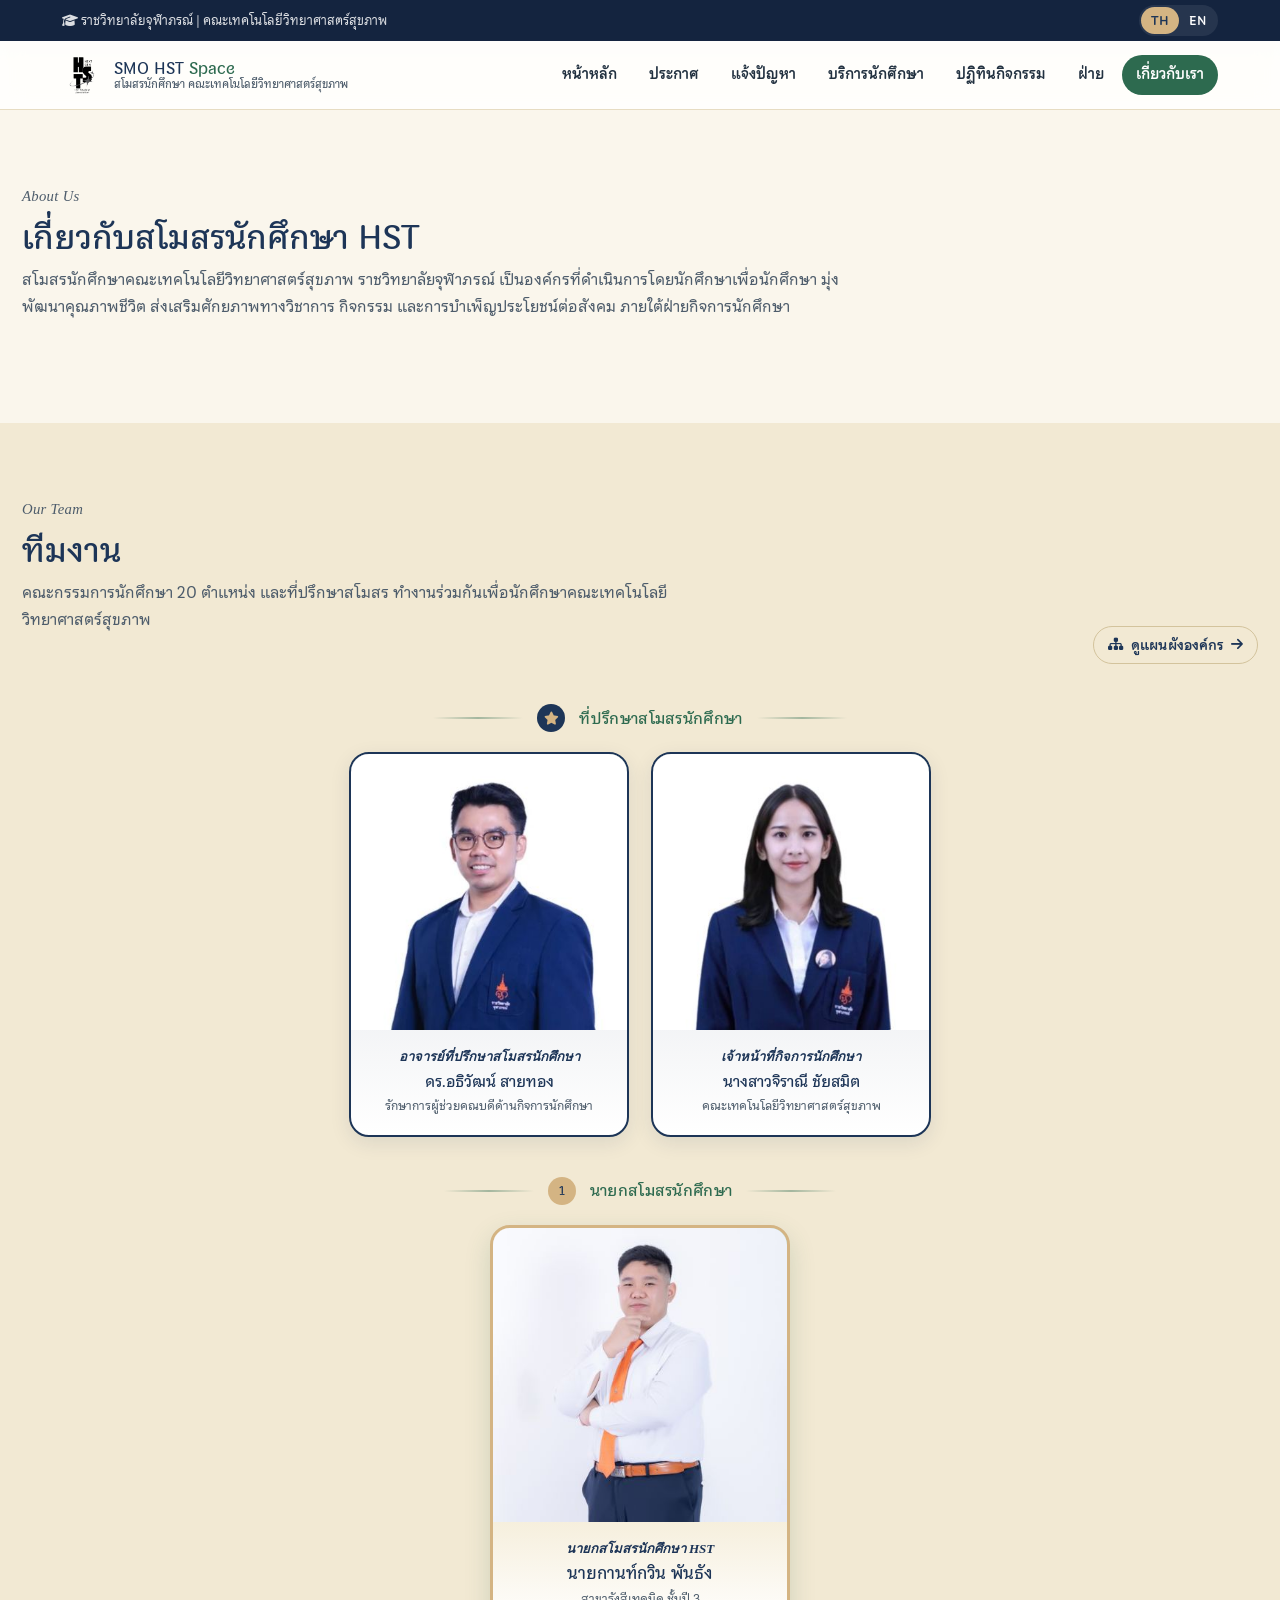
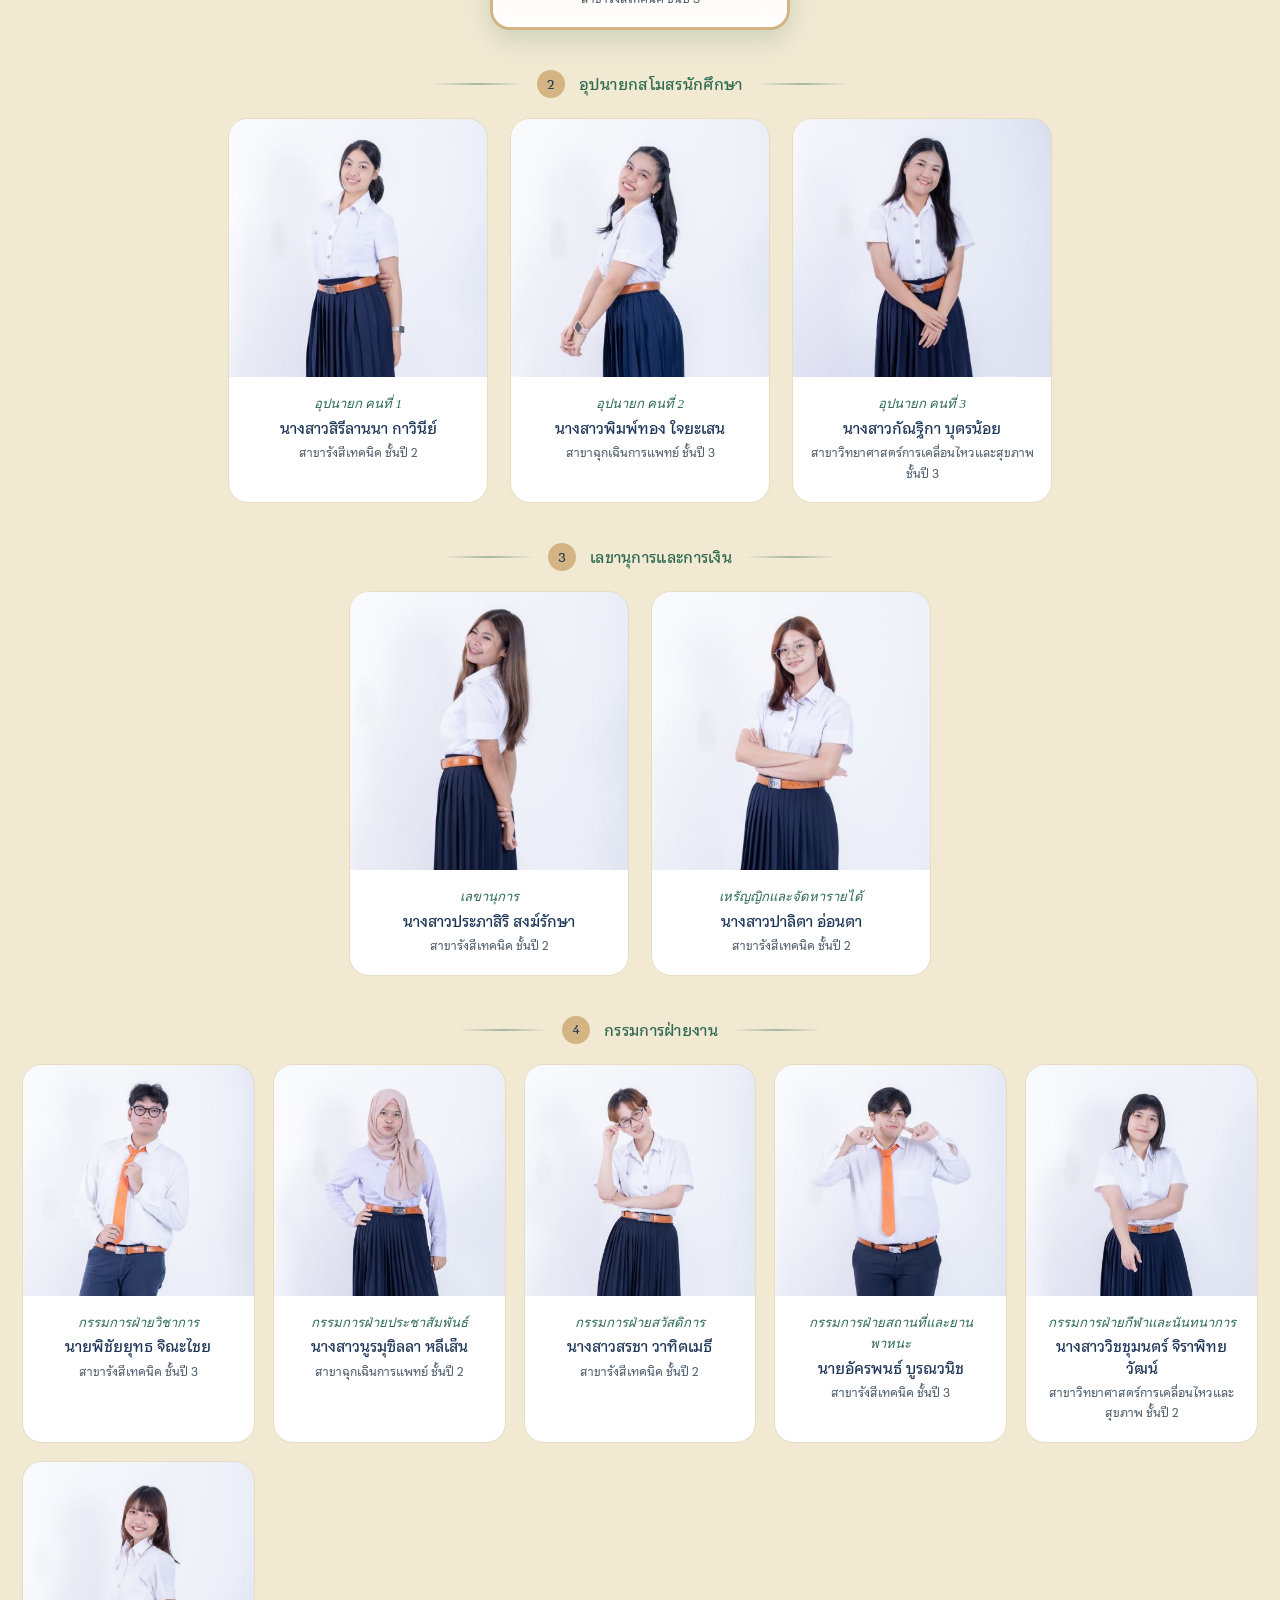
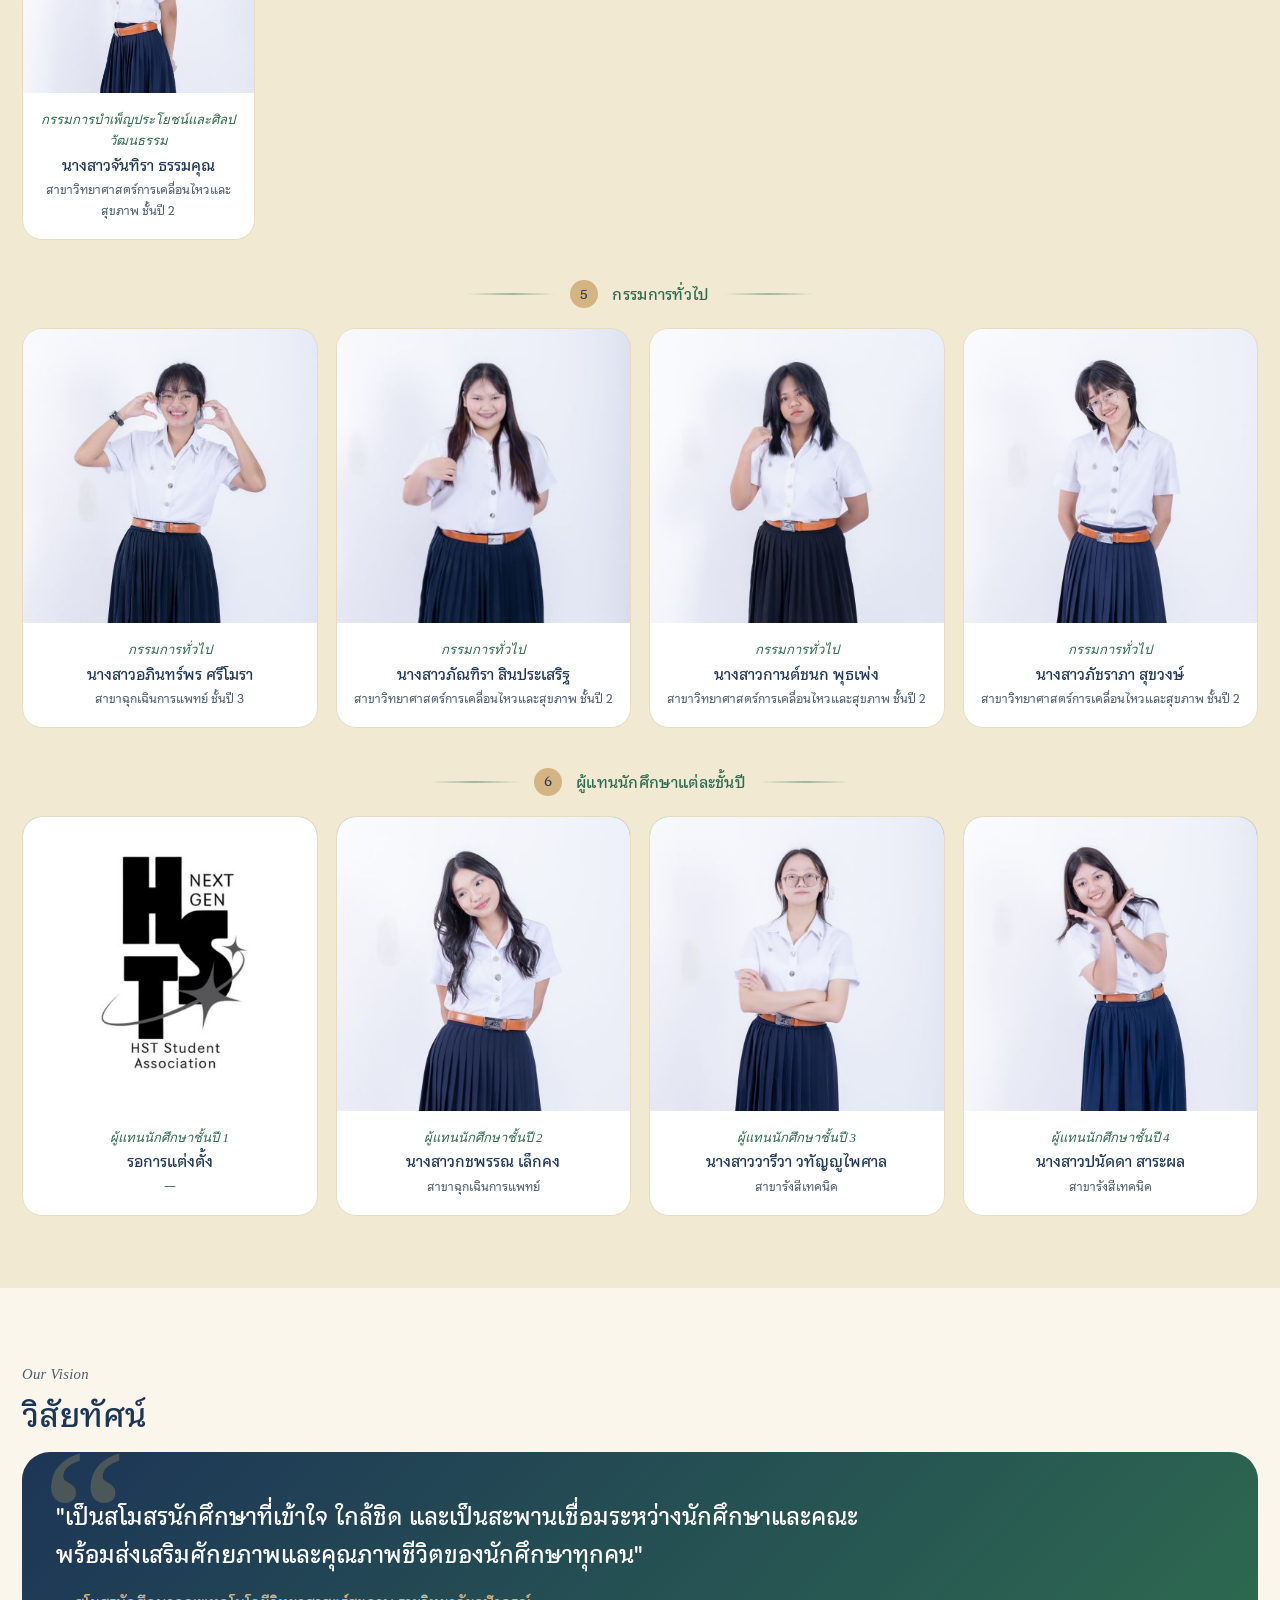
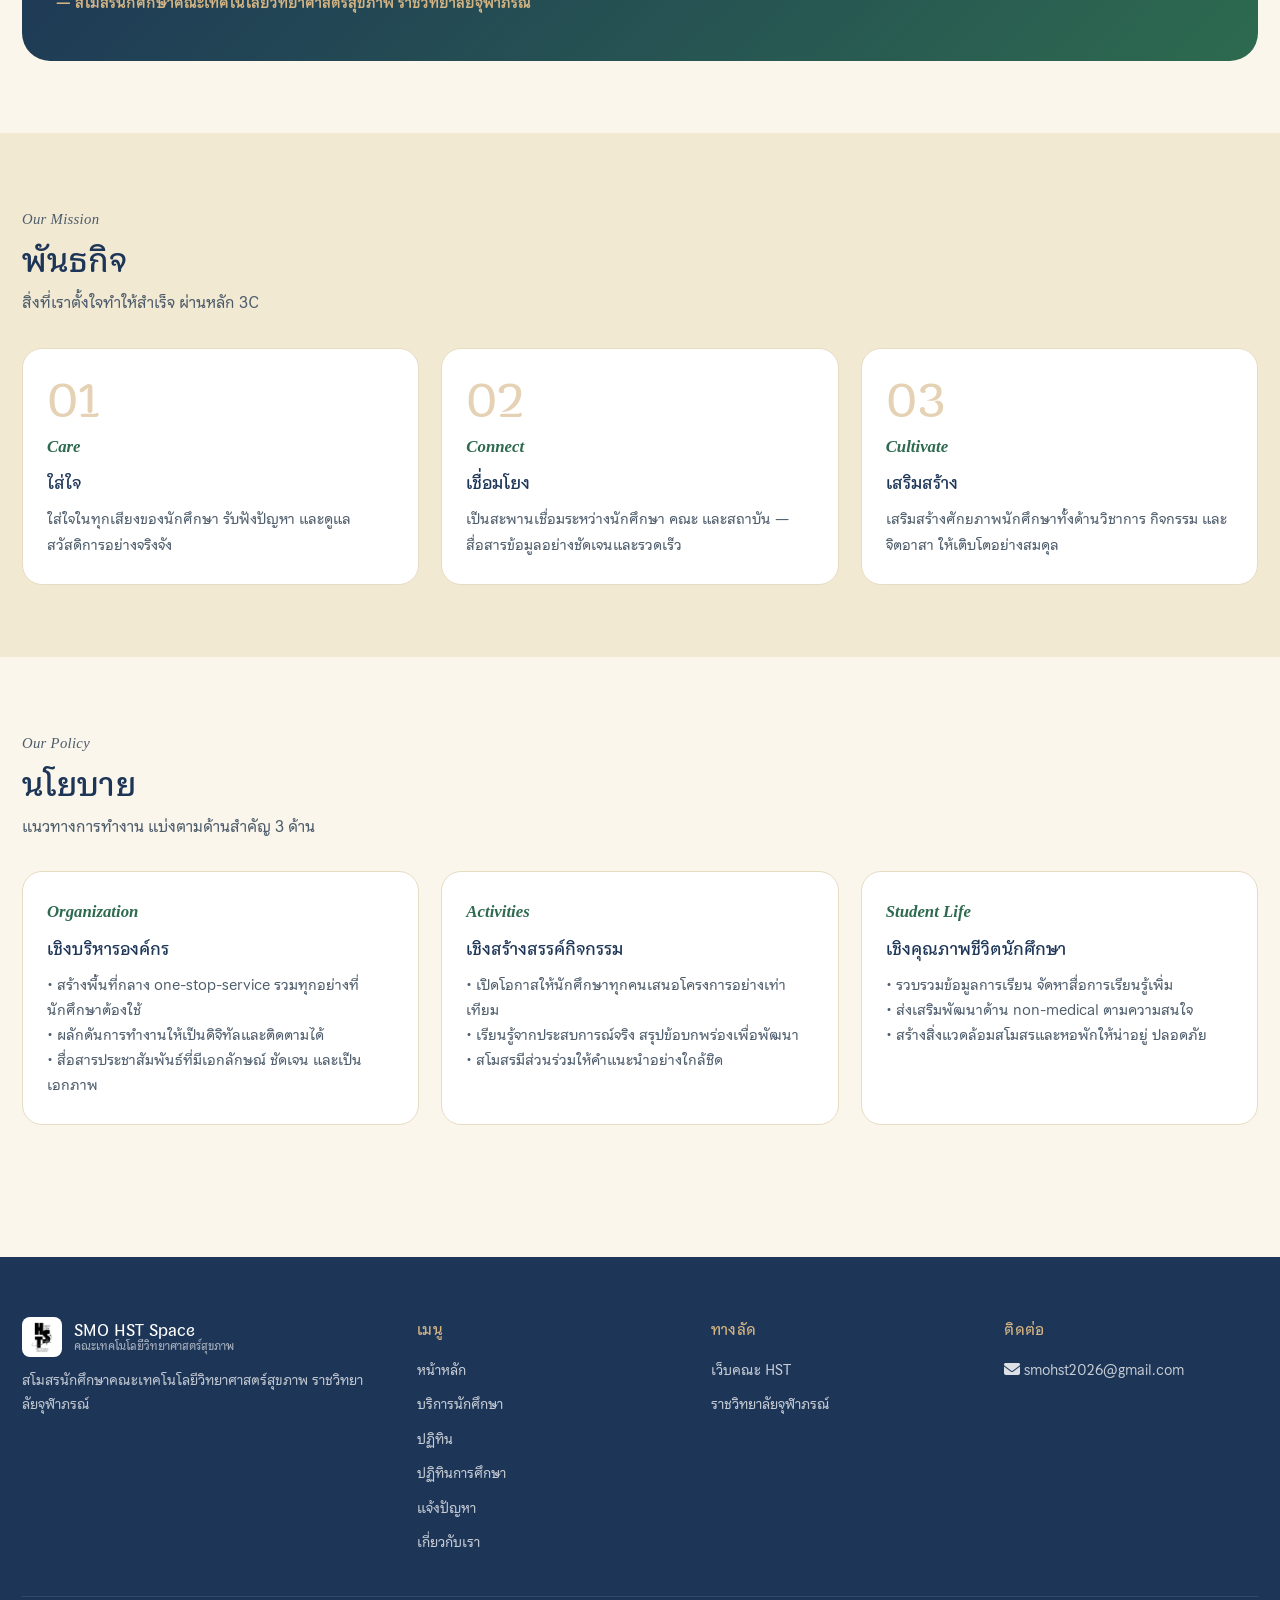
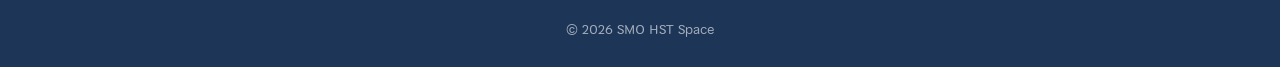
==== commit 2a163bcb: "Update portal CSS and JS version in about.html" ====
--- a/about.html
+++ b/about.html
@@ -2,12 +2,12 @@
 <html lang="th" data-lang="th">
 <head>
   <meta charset="UTF-8" />
-  <link rel="icon" type="image/png" href="../assets/logo-smo-transparent.png" />
+  <link rel="icon" type="image/png" href="assets/logo-smo-transparent.png" />
   <meta name="viewport" content="width=device-width, initial-scale=1.0" />
   <title>เกี่ยวกับเรา | SMO HST Space</title>
   <meta name="description" content="เกี่ยวกับสโมสรนักศึกษา คณะเทคโนโลยีวิทยาศาสตร์สุขภาพ — วิสัยทัศน์ พันธกิจ นโยบาย และทีมงาน" />
   <link rel="stylesheet" href="https://cdnjs.cloudflare.com/ajax/libs/font-awesome/6.4.2/css/all.min.css" />
-  <link rel="stylesheet" href="css/portal.css?v=14" />
+  <link rel="stylesheet" href="css/portal.css?v=19" />
 </head>
 <body>
 
@@ -30,7 +30,7 @@
   <header class="portal-header">
     <div class="portal-nav">
       <a href="index.html" class="brand">
-        <img src="../assets/logo-smo-transparent.png" alt="SMO HST" />
+        <img src="assets/logo-smo-transparent.png" alt="SMO HST" />
         <span class="brand-text">
           <strong>SMO HST <span style="color:var(--green);">Space</span></strong>
           <small class="th">สโมสรนักศึกษา คณะเทคโนโลยีวิทยาศาสตร์สุขภาพ</small>
@@ -93,7 +93,7 @@
         </h3>
         <div class="team-grid-2">
           <div class="member-card is-advisor">
-            <div class="member-avatar"><img src="../assets/team/00-advisor-faculty.jpg" alt="อาจารย์ที่ปรึกษา" loading="lazy" /></div>
+            <div class="member-avatar"><img src="assets/team/00-advisor-faculty.jpg" alt="อาจารย์ที่ปรึกษา" loading="lazy" /></div>
             <div class="member-info">
               <div class="member-role th">อาจารย์ที่ปรึกษาสโมสรนักศึกษา</div>
               <div class="member-role en">Faculty Advisor</div>
@@ -104,7 +104,7 @@
             </div>
           </div>
           <div class="member-card is-advisor">
-            <div class="member-avatar"><img src="../assets/team/00-advisor-staff.jpg" alt="เจ้าหน้าที่กิจการนักศึกษา" loading="lazy" /></div>
+            <div class="member-avatar"><img src="assets/team/00-advisor-staff.jpg" alt="เจ้าหน้าที่กิจการนักศึกษา" loading="lazy" /></div>
             <div class="member-info">
               <div class="member-role th">เจ้าหน้าที่กิจการนักศึกษา</div>
               <div class="member-role en">Student Affairs Officer</div>
@@ -126,7 +126,7 @@
         </h3>
         <div class="team-grid-single">
           <div class="member-card is-president">
-            <div class="member-avatar"><img src="../assets/team/01-president.jpg" alt="นายกสโมสร" loading="lazy" /></div>
+            <div class="member-avatar"><img src="assets/team/01-president.jpg" alt="นายกสโมสร" loading="lazy" /></div>
             <div class="member-info">
               <div class="member-role th">นายกสโมสรนักศึกษา HST</div>
               <div class="member-role en">President — HST Student Association</div>
@@ -148,7 +148,7 @@
         </h3>
         <div class="team-grid-3">
           <div class="member-card is-vp">
-            <div class="member-avatar"><img src="../assets/team/02-vp1.jpg" alt="อุปนายก 1" loading="lazy" /></div>
+            <div class="member-avatar"><img src="assets/team/02-vp1.jpg" alt="อุปนายก 1" loading="lazy" /></div>
             <div class="member-info">
               <div class="member-role th">อุปนายก คนที่ 1</div>
               <div class="member-role en">1st Vice President</div>
@@ -159,7 +159,7 @@
             </div>
           </div>
           <div class="member-card is-vp">
-            <div class="member-avatar"><img src="../assets/team/03-vp2.jpg" alt="อุปนายก 2" loading="lazy" /></div>
+            <div class="member-avatar"><img src="assets/team/03-vp2.jpg" alt="อุปนายก 2" loading="lazy" /></div>
             <div class="member-info">
               <div class="member-role th">อุปนายก คนที่ 2</div>
               <div class="member-role en">2nd Vice President</div>
@@ -170,7 +170,7 @@
             </div>
           </div>
           <div class="member-card is-vp">
-            <div class="member-avatar"><img src="../assets/team/04-vp3.jpg" alt="อุปนายก 3" loading="lazy" /></div>
+            <div class="member-avatar"><img src="assets/team/04-vp3.jpg" alt="อุปนายก 3" loading="lazy" /></div>
             <div class="member-info">
               <div class="member-role th">อุปนายก คนที่ 3</div>
               <div class="member-role en">3rd Vice President</div>
@@ -192,7 +192,7 @@
         </h3>
         <div class="team-grid-2">
           <div class="member-card">
-            <div class="member-avatar"><img src="../assets/team/05-secretary.jpg" alt="เลขานุการ" loading="lazy" /></div>
+            <div class="member-avatar"><img src="assets/team/05-secretary.jpg" alt="เลขานุการ" loading="lazy" /></div>
             <div class="member-info">
               <div class="member-role th">เลขานุการ</div>
               <div class="member-role en">Secretary</div>
@@ -203,7 +203,7 @@
             </div>
           </div>
           <div class="member-card">
-            <div class="member-avatar"><img src="../assets/team/06-treasurer.jpg" alt="เหรัญญิก" loading="lazy" /></div>
+            <div class="member-avatar"><img src="assets/team/06-treasurer.jpg" alt="เหรัญญิก" loading="lazy" /></div>
             <div class="member-info">
               <div class="member-role th">เหรัญญิกและจัดหารายได้</div>
               <div class="member-role en">Treasurer &amp; Fundraising</div>
@@ -225,7 +225,7 @@
         </h3>
         <div class="team-grid-4">
           <div class="member-card">
-            <div class="member-avatar"><img src="../assets/team/07-academic.jpg" alt="ฝ่ายวิชาการ" loading="lazy" /></div>
+            <div class="member-avatar"><img src="assets/team/07-academic.jpg" alt="ฝ่ายวิชาการ" loading="lazy" /></div>
             <div class="member-info">
               <div class="member-role th">กรรมการฝ่ายวิชาการ</div>
               <div class="member-role en">Academic Affairs</div>
@@ -236,7 +236,7 @@
             </div>
           </div>
           <div class="member-card">
-            <div class="member-avatar"><img src="../assets/team/08-pr.jpg" alt="ฝ่ายประชาสัมพันธ์" loading="lazy" /></div>
+            <div class="member-avatar"><img src="assets/team/08-pr.jpg" alt="ฝ่ายประชาสัมพันธ์" loading="lazy" /></div>
             <div class="member-info">
               <div class="member-role th">กรรมการฝ่ายประชาสัมพันธ์</div>
               <div class="member-role en">Public Relations</div>
@@ -247,7 +247,7 @@
             </div>
           </div>
           <div class="member-card">
-            <div class="member-avatar"><img src="../assets/team/09-welfare.jpg" alt="ฝ่ายสวัสดิการ" loading="lazy" /></div>
+            <div class="member-avatar"><img src="assets/team/09-welfare.jpg" alt="ฝ่ายสวัสดิการ" loading="lazy" /></div>
             <div class="member-info">
               <div class="member-role th">กรรมการฝ่ายสวัสดิการ</div>
               <div class="member-role en">Student Welfare</div>
@@ -258,7 +258,7 @@
             </div>
           </div>
           <div class="member-card">
-            <div class="member-avatar"><img src="../assets/team/10-venue.jpg" alt="ฝ่ายสถานที่และยานพาหนะ" loading="lazy" /></div>
+            <div class="member-avatar"><img src="assets/team/10-venue.jpg" alt="ฝ่ายสถานที่และยานพาหนะ" loading="lazy" /></div>
             <div class="member-info">
               <div class="member-role th">กรรมการฝ่ายสถานที่และยานพาหนะ</div>
               <div class="member-role en">Venue &amp; Transport</div>
@@ -269,7 +269,7 @@
             </div>
           </div>
           <div class="member-card">
-            <div class="member-avatar"><img src="../assets/team/11-sports.jpg" alt="ฝ่ายกีฬาและนันทนาการ" loading="lazy" /></div>
+            <div class="member-avatar"><img src="assets/team/11-sports.jpg" alt="ฝ่ายกีฬาและนันทนาการ" loading="lazy" /></div>
             <div class="member-info">
               <div class="member-role th">กรรมการฝ่ายกีฬาและนันทนาการ</div>
               <div class="member-role en">Sports &amp; Recreation</div>
@@ -280,7 +280,7 @@
             </div>
           </div>
           <div class="member-card">
-            <div class="member-avatar"><img src="../assets/team/12-volunteer.jpg" alt="ฝ่ายบำเพ็ญประโยชน์" loading="lazy" /></div>
+            <div class="member-avatar"><img src="assets/team/12-volunteer.jpg" alt="ฝ่ายบำเพ็ญประโยชน์" loading="lazy" /></div>
             <div class="member-info">
               <div class="member-role th">กรรมการบำเพ็ญประโยชน์และศิลปวัฒนธรรม</div>
               <div class="member-role en">Volunteer &amp; Culture</div>
@@ -302,7 +302,7 @@
         </h3>
         <div class="team-grid-4">
           <div class="member-card">
-            <div class="member-avatar"><img src="../assets/team/13-general1.jpg" alt="กรรมการทั่วไป" loading="lazy" /></div>
+            <div class="member-avatar"><img src="assets/team/13-general1.jpg" alt="กรรมการทั่วไป" loading="lazy" /></div>
             <div class="member-info">
               <div class="member-role th">กรรมการทั่วไป</div>
               <div class="member-role en">General Committee</div>
@@ -313,7 +313,7 @@
             </div>
           </div>
           <div class="member-card">
-            <div class="member-avatar"><img src="../assets/team/14-general2.jpg" alt="กรรมการทั่วไป" loading="lazy" /></div>
+            <div class="member-avatar"><img src="assets/team/14-general2.jpg" alt="กรรมการทั่วไป" loading="lazy" /></div>
             <div class="member-info">
               <div class="member-role th">กรรมการทั่วไป</div>
               <div class="member-role en">General Committee</div>
@@ -324,7 +324,7 @@
             </div>
           </div>
           <div class="member-card">
-            <div class="member-avatar"><img src="../assets/team/15-general3.jpg" alt="กรรมการทั่วไป" loading="lazy" /></div>
+            <div class="member-avatar"><img src="assets/team/15-general3.jpg" alt="กรรมการทั่วไป" loading="lazy" /></div>
             <div class="member-info">
               <div class="member-role th">กรรมการทั่วไป</div>
               <div class="member-role en">General Committee</div>
@@ -335,7 +335,7 @@
             </div>
           </div>
           <div class="member-card">
-            <div class="member-avatar"><img src="../assets/team/16-general4.jpg" alt="กรรมการทั่วไป" loading="lazy" /></div>
+            <div class="member-avatar"><img src="assets/team/16-general4.jpg" alt="กรรมการทั่วไป" loading="lazy" /></div>
             <div class="member-info">
               <div class="member-role th">กรรมการทั่วไป</div>
               <div class="member-role en">General Committee</div>
@@ -357,7 +357,7 @@
         </h3>
         <div class="team-grid-4">
           <div class="member-card is-rep">
-            <div class="member-avatar"><img src="../assets/team/17-rep-y1.jpg" alt="ผู้แทนปี 1" loading="lazy" /></div>
+            <div class="member-avatar"><img src="assets/team/17-rep-y1.jpg" alt="ผู้แทนปี 1" loading="lazy" /></div>
             <div class="member-info">
               <div class="member-role th">ผู้แทนนักศึกษาชั้นปี 1</div>
               <div class="member-role en">1st Year Representative</div>
@@ -368,7 +368,7 @@
             </div>
           </div>
           <div class="member-card is-rep">
-            <div class="member-avatar"><img src="../assets/team/18-rep-y2.jpg" alt="ผู้แทนปี 2" loading="lazy" /></div>
+            <div class="member-avatar"><img src="assets/team/18-rep-y2.jpg" alt="ผู้แทนปี 2" loading="lazy" /></div>
             <div class="member-info">
               <div class="member-role th">ผู้แทนนักศึกษาชั้นปี 2</div>
               <div class="member-role en">2nd Year Representative</div>
@@ -379,7 +379,7 @@
             </div>
           </div>
           <div class="member-card is-rep">
-            <div class="member-avatar"><img src="../assets/team/19-rep-y3.jpg" alt="ผู้แทนปี 3" loading="lazy" /></div>
+            <div class="member-avatar"><img src="assets/team/19-rep-y3.jpg" alt="ผู้แทนปี 3" loading="lazy" /></div>
             <div class="member-info">
               <div class="member-role th">ผู้แทนนักศึกษาชั้นปี 3</div>
               <div class="member-role en">3rd Year Representative</div>
@@ -390,7 +390,7 @@
             </div>
           </div>
           <div class="member-card is-rep">
-            <div class="member-avatar"><img src="../assets/team/20-rep-y4.jpg" alt="ผู้แทนปี 4" loading="lazy" /></div>
+            <div class="member-avatar"><img src="assets/team/20-rep-y4.jpg" alt="ผู้แทนปี 4" loading="lazy" /></div>
             <div class="member-info">
               <div class="member-role th">ผู้แทนนักศึกษาชั้นปี 4</div>
               <div class="member-role en">4th Year Representative</div>
@@ -527,7 +527,7 @@
       <div class="footer-grid">
         <div class="footer-brand">
           <div class="brand" style="color:#fff;">
-            <img src="../assets/logo-smo-transparent.png" alt="SMO HST" style="background:#fff; border-radius:8px; padding:4px;" />
+            <img src="assets/logo-smo-transparent.png" alt="SMO HST" style="background:#fff; border-radius:8px; padding:4px;" />
             <span class="brand-text"><strong>SMO HST Space</strong><small class="th">คณะเทคโนโลยีวิทยาศาสตร์สุขภาพ</small><small class="en">Faculty of HST</small></span>
           </div>
           <p class="th">สโมสรนักศึกษาคณะเทคโนโลยีวิทยาศาสตร์สุขภาพ ราชวิทยาลัยจุฬาภรณ์</p>
@@ -560,6 +560,6 @@
     </div>
   </footer>
 
-  <script src="js/portal.js?v=14"></script>
+  <script src="js/portal.js?v=19"></script>
 </body>
 </html>
--- a/css/portal.css
+++ b/css/portal.css
@@ -4,11 +4,11 @@
    ===================================================================== */
 
 /* ---------- LOCAL FONT (reuse from v1 assets/fonts/) ---------- */
-@font-face { font-family: "IBM Plex Sans Thai"; src: url("../../assets/fonts/IBMPlexSansThai-Light.ttf")     format("truetype"); font-weight: 300; font-display: swap; }
-@font-face { font-family: "IBM Plex Sans Thai"; src: url("../../assets/fonts/IBMPlexSansThai-Regular.ttf")   format("truetype"); font-weight: 400; font-display: swap; }
-@font-face { font-family: "IBM Plex Sans Thai"; src: url("../../assets/fonts/IBMPlexSansThai-Medium.ttf")    format("truetype"); font-weight: 500; font-display: swap; }
-@font-face { font-family: "IBM Plex Sans Thai"; src: url("../../assets/fonts/IBMPlexSansThai-SemiBold.ttf")  format("truetype"); font-weight: 600; font-display: swap; }
-@font-face { font-family: "IBM Plex Sans Thai"; src: url("../../assets/fonts/IBMPlexSansThai-Bold.ttf")      format("truetype"); font-weight: 700; font-display: swap; }
+@font-face { font-family: "IBM Plex Sans Thai"; src: url("../assets/fonts/IBMPlexSansThai-Light.ttf")     format("truetype"); font-weight: 300; font-display: swap; }
+@font-face { font-family: "IBM Plex Sans Thai"; src: url("../assets/fonts/IBMPlexSansThai-Regular.ttf")   format("truetype"); font-weight: 400; font-display: swap; }
+@font-face { font-family: "IBM Plex Sans Thai"; src: url("../assets/fonts/IBMPlexSansThai-Medium.ttf")    format("truetype"); font-weight: 500; font-display: swap; }
+@font-face { font-family: "IBM Plex Sans Thai"; src: url("../assets/fonts/IBMPlexSansThai-SemiBold.ttf")  format("truetype"); font-weight: 600; font-display: swap; }
+@font-face { font-family: "IBM Plex Sans Thai"; src: url("../assets/fonts/IBMPlexSansThai-Bold.ttf")      format("truetype"); font-weight: 700; font-display: swap; }
 
 /* ---------- CHULABHORN LIKIT (ฟอนต์ราชวิทยาลัยจุฬาภรณ์) ----------
    ไฟล์จริงอยู่ที่ v2/webfont/  (Text = เนื้อความ, Display = หัวข้อ) */
@@ -210,9 +210,9 @@
   .nav-links {
     position: fixed;
     top: var(--header-h);
-    right: -100%;
-    width: 82%;
-    max-width: 320px;
+    right: 0;                         /* ยึดขอบขวาเสมอ ไม่หลุดออกนอกจอ */
+    width: 80%;
+    max-width: 300px;
     height: calc(100vh - var(--header-h));
     background: var(--white);
     border-left: 1px solid var(--border);
@@ -220,13 +220,30 @@
     align-items: flex-start;
     padding: 18px;
     gap: 2px;
-    transition: right var(--tr-slow);
+    transform: translateX(105%);     /* ซ่อนด้วย transform (ไม่สร้าง scroll เกินจอ) */
+    transition: transform var(--tr-slow);
     box-shadow: var(--sh-lg);
     overflow-y: auto;
+    z-index: 120;
   }
-  .nav-links.open { right: 0; }
+  .nav-links.open { transform: translateX(0); }
   .nav-links a { width: 100%; border-radius: 10px; padding: 12px 14px; }
-}
+
+  /* พื้นหลังทึบเมื่อเปิดเมนู (แตะเพื่อปิด) */
+  .nav-backdrop {
+    position: fixed;
+    inset: 0;
+    background: rgba(15, 23, 42, 0.5);
+    backdrop-filter: blur(2px);
+    -webkit-backdrop-filter: blur(2px);
+    opacity: 0;
+    visibility: hidden;
+    transition: opacity var(--tr), visibility var(--tr);
+    z-index: 110;
+  }
+  .nav-backdrop.show { opacity: 1; visibility: visible; }
+}
+@media (min-width: 1025px) { .nav-backdrop { display: none; } }
 
 /* ---------- LAYOUT ---------- */
 .container { max-width: var(--max-w); margin: 0 auto; padding: 0 22px; }
@@ -516,7 +533,7 @@
 /* ---------- CARDS: TOOL / ANNOUNCEMENT / DEPARTMENT ---------- */
 .tool-grid {
   display: grid;
-  grid-template-columns: repeat(auto-fit, minmax(260px, 1fr));
+  grid-template-columns: repeat(auto-fit, minmax(min(260px, 100%), 1fr));
   gap: 18px;
 }
 .tool-card {
@@ -761,7 +778,7 @@
 /* ---------- DEPARTMENT GRID ---------- */
 .dept-grid {
   display: grid;
-  grid-template-columns: repeat(auto-fit, minmax(220px, 1fr));
+  grid-template-columns: repeat(auto-fit, minmax(min(220px, 100%), 1fr));
   gap: 16px;
 }
 .dept-card {
@@ -837,7 +854,7 @@
 /* ---------- VISION / MISSION / POLICY ---------- */
 .numbered {
   display: grid;
-  grid-template-columns: repeat(auto-fit, minmax(260px, 1fr));
+  grid-template-columns: repeat(auto-fit, minmax(min(260px, 100%), 1fr));
   gap: 22px;
 }
 .num-item {
@@ -945,7 +962,7 @@
 }
 .team-grid-4 {
   display: grid;
-  grid-template-columns: repeat(auto-fit, minmax(220px, 1fr));
+  grid-template-columns: repeat(auto-fit, minmax(min(220px, 100%), 1fr));
   gap: 18px;
 }
 .team-grid-single {
@@ -965,7 +982,7 @@
 /* base card (used for both preview + full team) */
 .team-preview {
   display: grid;
-  grid-template-columns: repeat(auto-fit, minmax(200px, 1fr));
+  grid-template-columns: repeat(auto-fit, minmax(min(200px, 100%), 1fr));
   gap: 18px;
 }
 .member-card {
@@ -1204,3 +1221,130 @@
   .hero { padding: 48px 0 40px; }
   .brand-text small { display: none; }
 }
+
+/* ===================================================================
+   RESPONSIVE TUNING — iPad / แท็บเล็ต / โทรศัพท์
+   =================================================================== */
+
+/* ---- iPad / แท็บเล็ต (≤ 1024px) ---- */
+@media (max-width: 1024px) {
+  .container { padding: 0 18px; }
+  .section { padding: 60px 0; }
+  .section-heading { font-size: clamp(1.5rem, 3.4vw, 2rem); }
+  /* โลโก้แบรนด์บนแท็บเล็ต */
+  .brand img { width: 36px; height: 36px; }
+  .brand-text strong { font-size: 0.95rem; }
+  /* การ์ดบริการ/เครื่องมือ 2 คอลัมน์ */
+  .tool-grid { grid-template-columns: repeat(2, 1fr); }
+  .dept-grid { grid-template-columns: repeat(2, 1fr); }
+  .team-preview { grid-template-columns: repeat(3, 1fr); }
+}
+
+/* ---- โทรศัพท์แนวนอน / แท็บเล็ตเล็ก (≤ 768px) ---- */
+@media (max-width: 768px) {
+  .container { padding: 0 16px; }
+  .section { padding: 46px 0; }
+
+  /* Ribbon: ซ่อนชื่อสถาบันยาว เหลือแค่ธงภาษา */
+  .ribbon { font-size: 0.72rem; }
+  .ribbon-inner { justify-content: space-between; gap: 8px; }
+
+  /* Header / brand */
+  .brand-text strong { font-size: 0.9rem; }
+  .brand img { width: 34px; height: 34px; }
+
+  /* Hero */
+  .hero h1 { font-size: clamp(1.6rem, 6vw, 2.2rem); }
+  .hero p.lead { font-size: 0.98rem; }
+  .hero-card { padding: 22px; }
+  .hero-card .quick-grid { grid-template-columns: repeat(2, 1fr); }
+
+  /* Section headings */
+  .section-heading { font-size: clamp(1.4rem, 5vw, 1.8rem); }
+  .section-sub { font-size: 0.95rem; }
+  .section-header { gap: 12px; }
+
+  /* Slide banner */
+  .slide-banner { height: 300px; }
+  .slide-caption { padding: 22px 20px 44px; }
+  .slide-caption h3 { font-size: clamp(1.15rem, 5vw, 1.5rem); }
+  .slide-caption p { font-size: 0.9rem; }
+
+  /* Buttons เต็มความกว้างพอดีมือ */
+  .btn { padding: 11px 20px; font-size: 0.92rem; }
+
+  /* Grids → การ์ดใหญ่ขึ้น อ่านง่าย */
+  .tool-grid { grid-template-columns: 1fr; }
+  .dept-grid { grid-template-columns: 1fr; }
+  .numbered { grid-template-columns: 1fr; }
+  .team-preview { grid-template-columns: repeat(2, 1fr); }
+}
+
+/* ---- โทรศัพท์ (≤ 480px) ---- */
+@media (max-width: 480px) {
+  .container { padding: 0 14px; }
+  .section { padding: 38px 0; }
+
+  /* ซ่อนข้อความสถาบันยาวใน ribbon เหลือธง TH/EN */
+  .ribbon-inner > span:first-child { display: none; }
+  .ribbon-inner { justify-content: flex-end; }
+
+  /* Hero */
+  .hero { padding: 30px 0 26px; }
+  .hero h1 { font-size: clamp(1.45rem, 7vw, 1.9rem); line-height: 1.25; }
+  .hero-badge { font-size: 0.76rem; padding: 5px 12px; }
+  .hero-actions { flex-direction: column; align-items: stretch; }
+  .hero-actions .btn { justify-content: center; }
+  .hero-card { padding: 18px; }
+  .hero-card .quick-grid { grid-template-columns: 1fr; }
+
+  /* Slide banner เตี้ยลงนิด + caption อ่านง่าย */
+  .slide-banner { height: 300px; border-radius: var(--r-lg); }
+  .slide-caption { padding: 20px 16px 42px; }
+  .slide-caption h3 { font-size: 1.2rem; }
+  .slide-caption .slide-cta { padding: 8px 16px; font-size: 0.84rem; }
+  .slide-dots { left: 16px; bottom: 14px; }
+
+  /* Section */
+  .section-heading { font-size: 1.35rem; }
+  .section-eyebrow { font-size: 0.85rem; }
+
+  /* ทีมงาน 1 คอลัมน์ กว้างเต็ม อ่านชื่อง่าย */
+  .team-preview { grid-template-columns: 1fr; }
+  .member-avatar { aspect-ratio: 16/11; }
+
+  /* Filter chips เล็กลงพอดีจอ */
+  .filter-bar { border-radius: var(--r-lg); padding: 10px 12px; }
+  .filter-chip { font-size: 0.78rem; padding: 5px 12px; }
+  .filter-search { min-width: 120px; font-size: 0.88rem; }
+
+  /* การ์ด coming soon แนวยาว → แนวตั้งกึ่งกลางแล้ว (มีใน .tool-wide) */
+  .tool-card { padding: 18px; }
+
+  /* Vision quote */
+  .vision-quote { padding: 34px 22px; }
+  .vision-quote blockquote { font-size: 1.1rem; }
+}
+
+/* ---- โทรศัพท์เล็กมาก (≤ 360px) ---- */
+@media (max-width: 360px) {
+  .brand-text strong { font-size: 0.82rem; }
+  .slide-banner { height: 320px; }
+  .section-heading { font-size: 1.25rem; }
+}
+
+
+/* ===== ANTI-OVERFLOW GUARD (กันของล้นเกินขอบจอบนมือถือ/แท็บเล็ต) ===== */
+html { overflow-x: hidden; max-width: 100%; }
+body { overflow-x: hidden; max-width: 100%; }
+/* กัน flex/grid children ดันล้น */
+.hero-inner > *, .fac-news > *, .cal-layout > *, .cal-preview > *,
+.section-header > *, .tool-wide > *, .announce > * { min-width: 0; }
+/* สื่อ/ตารางไม่เกินจอ */
+img, svg, video, iframe, table { max-width: 100%; }
+/* คอนเทนเนอร์หลักไม่เกินจอ */
+.container, .section, .hero, .slide-banner, .board, .form-card, .fac-news { max-width: 100%; }
+@media (max-width: 480px) {
+  .tool-grid, .dept-grid, .numbered, .team-preview,
+  .team-grid-2, .team-grid-3, .team-grid-4 { grid-template-columns: 1fr !important; }
+}
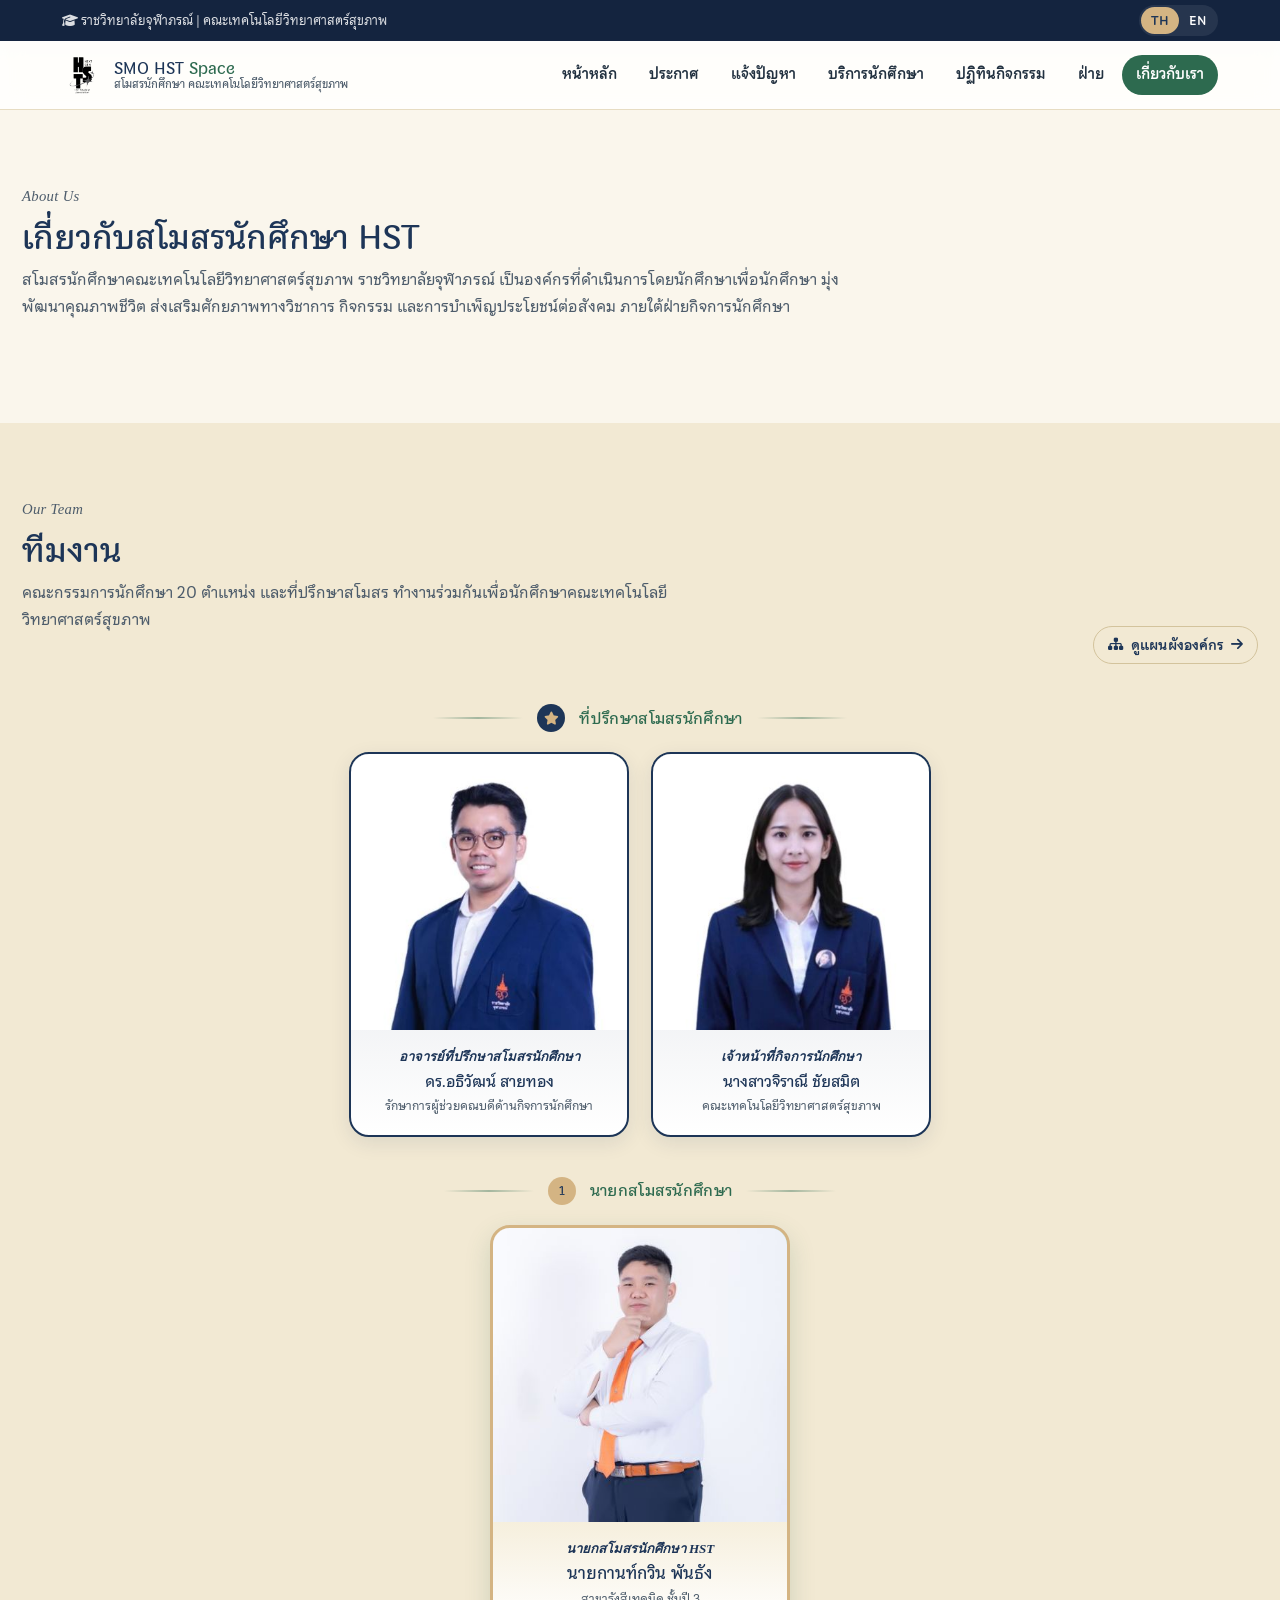
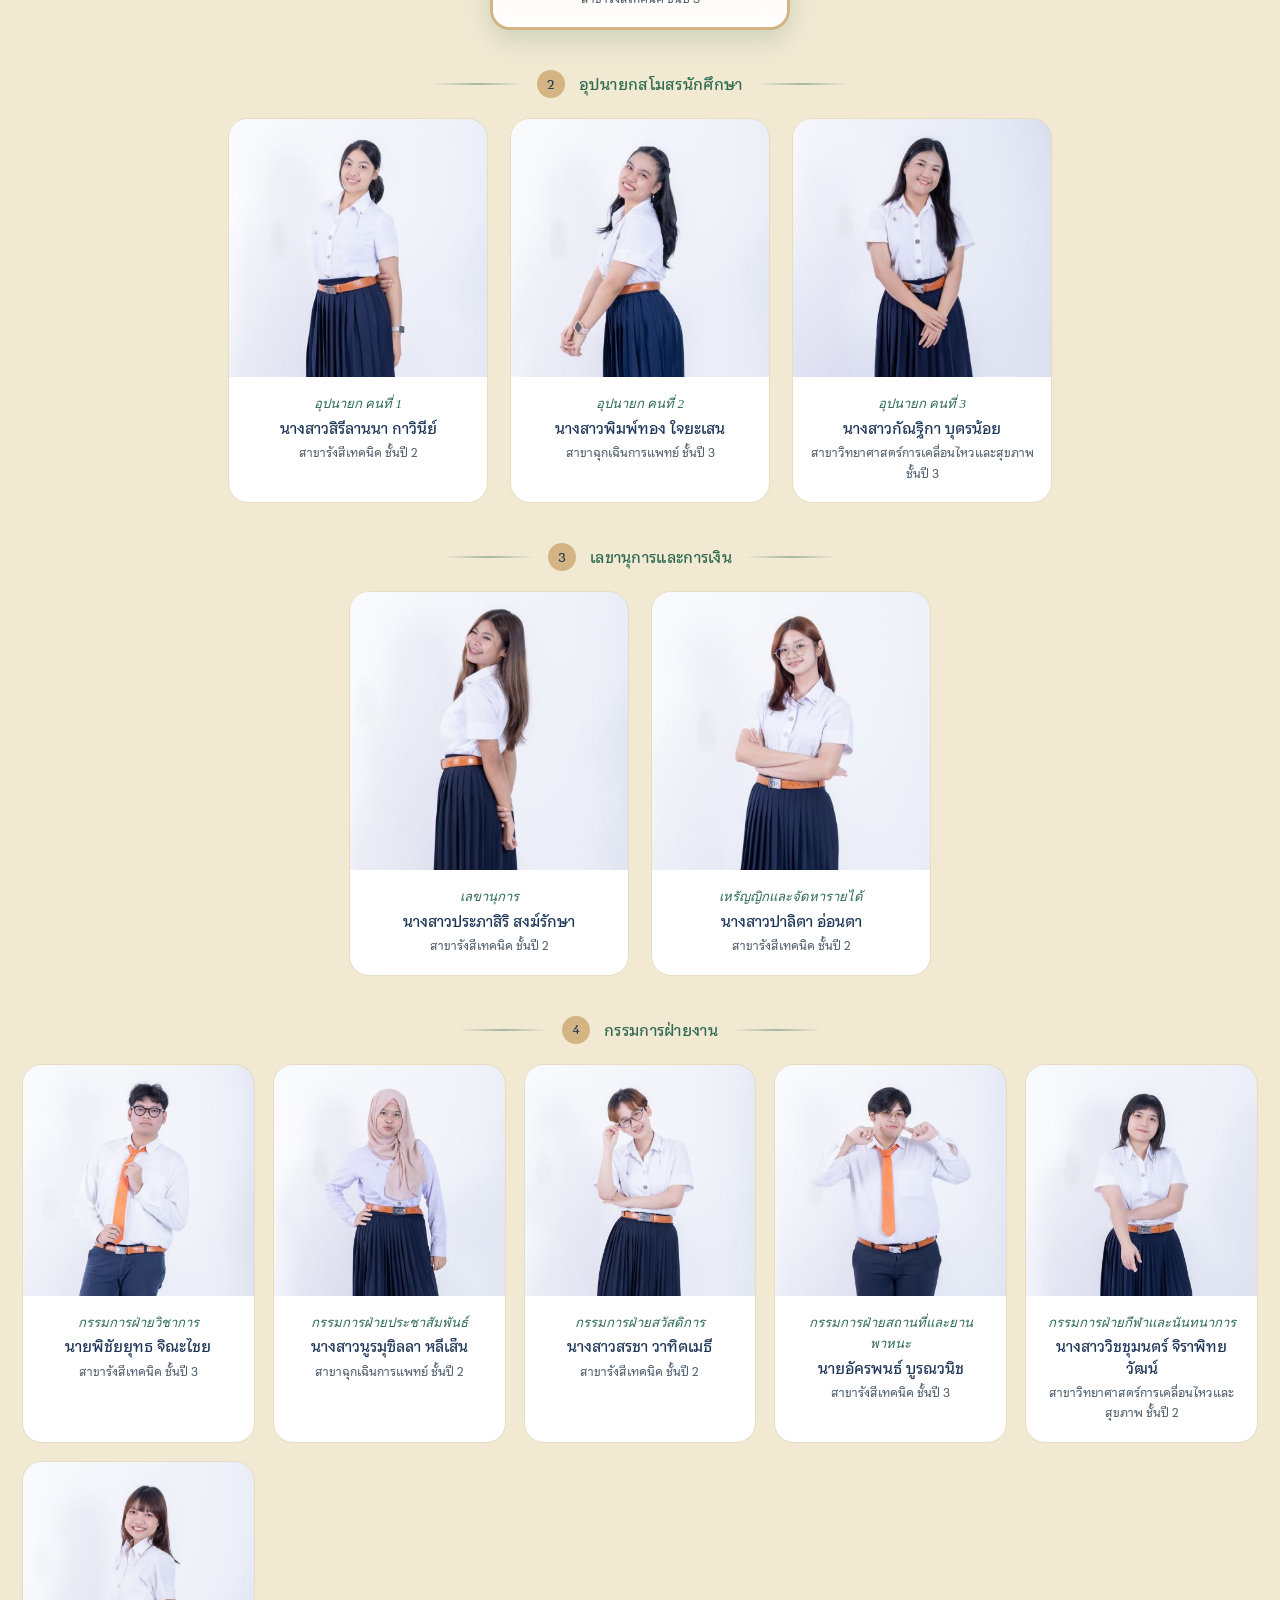
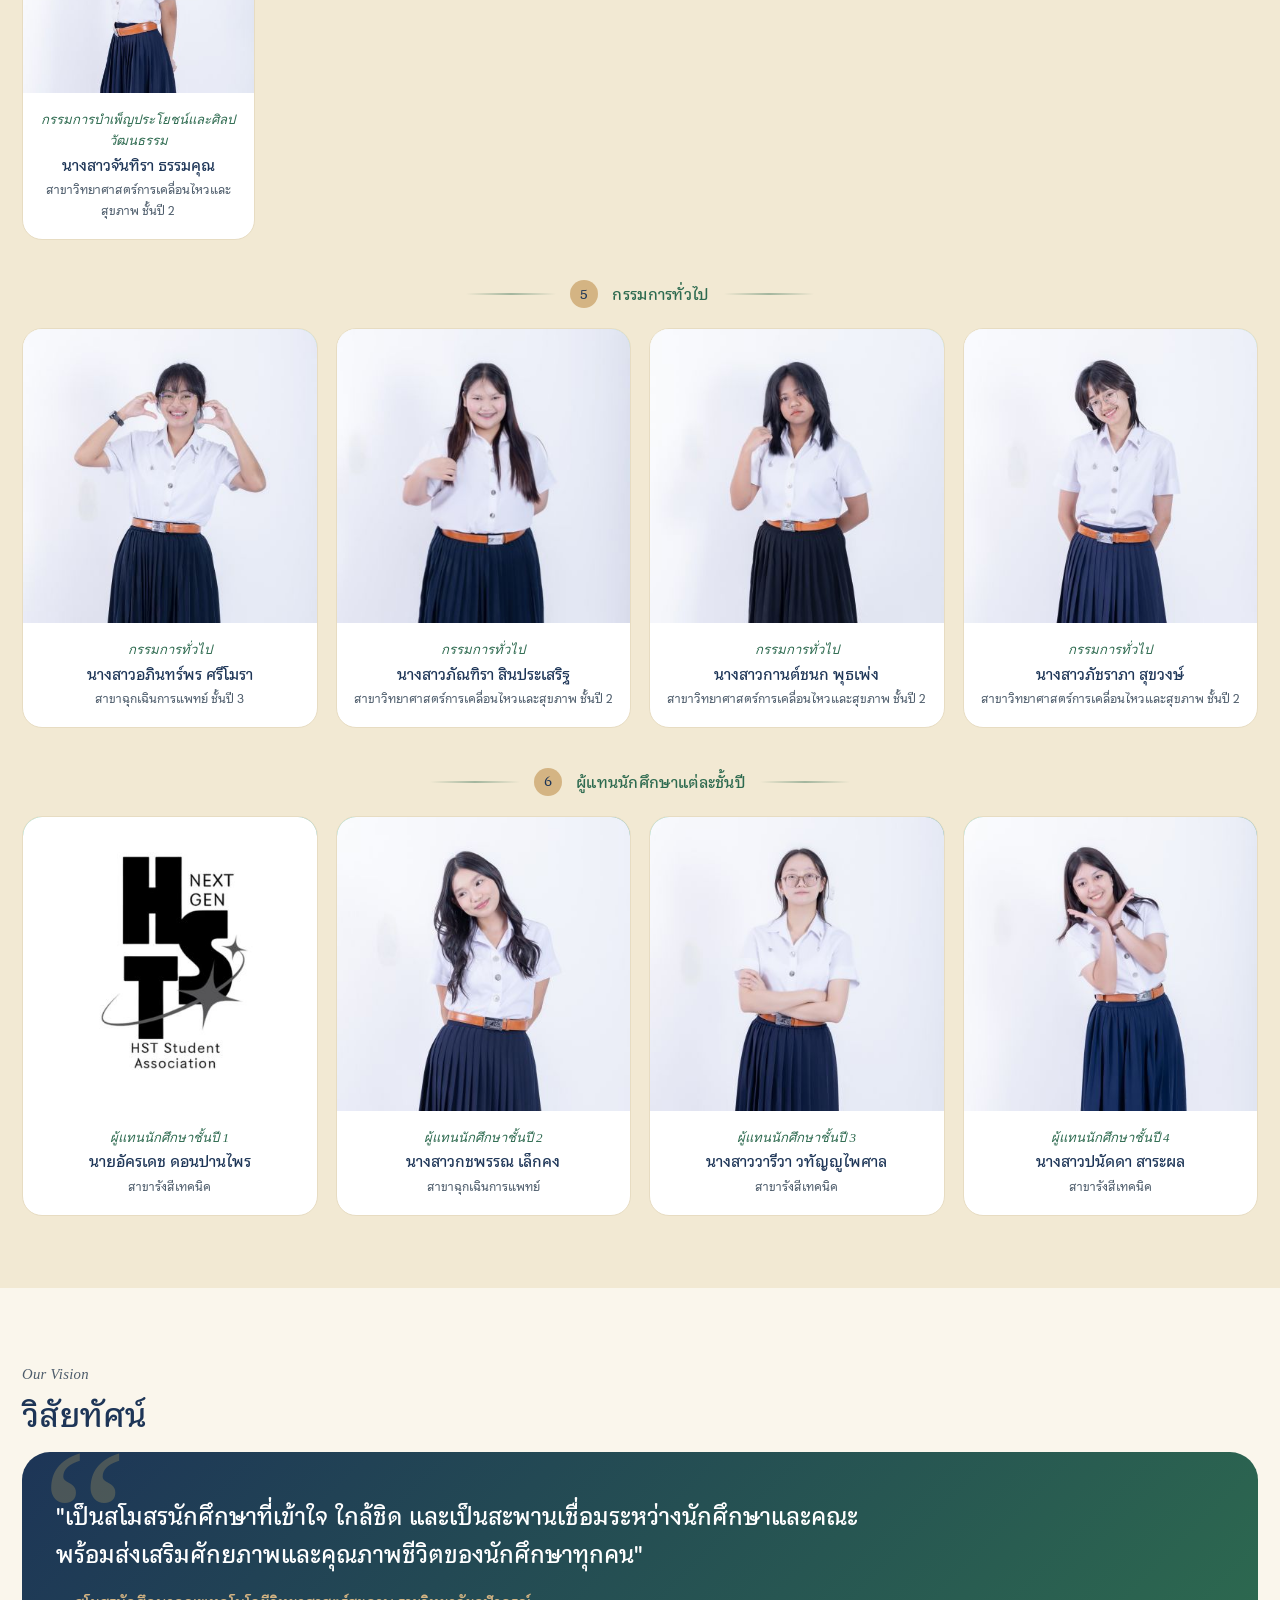
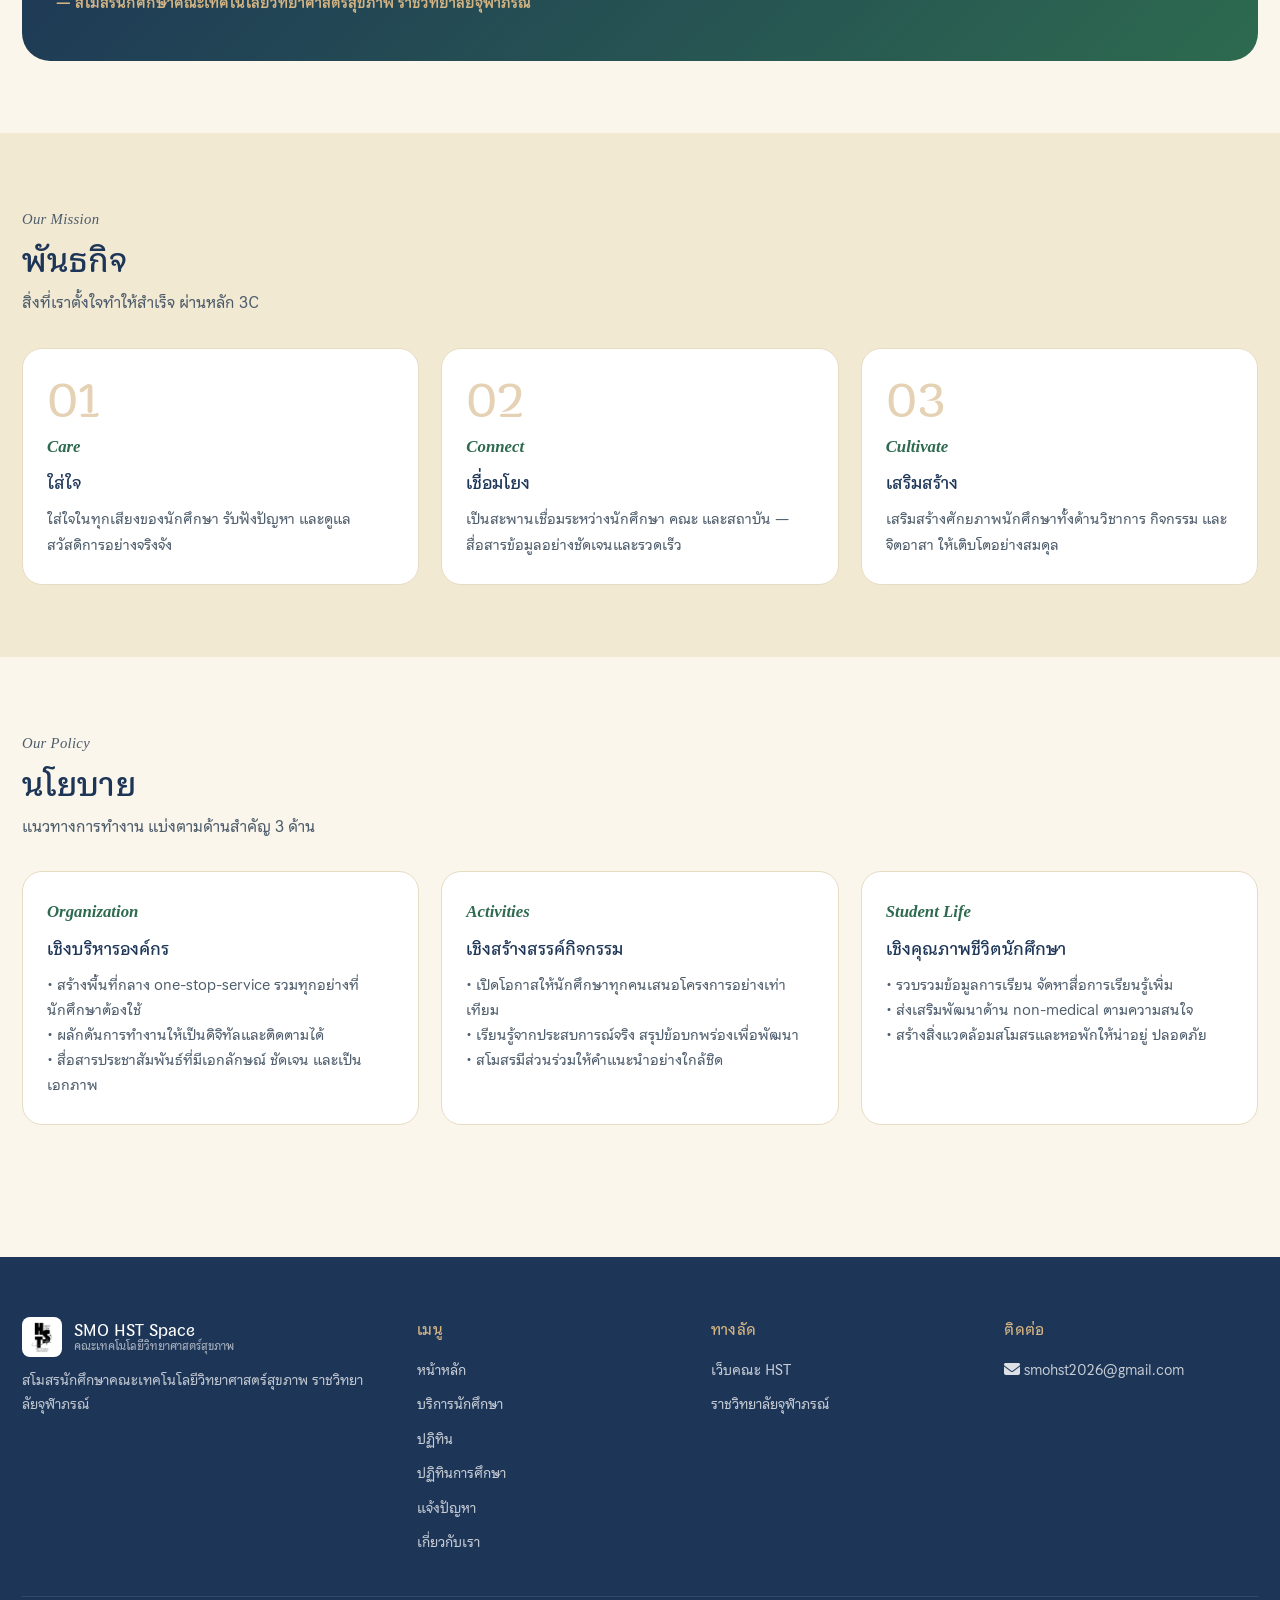
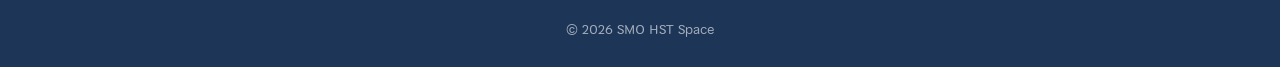
==== commit 49432931: "Update 1st Year Representative details in about.html" ====
--- a/about.html
+++ b/about.html
@@ -361,10 +361,10 @@
             <div class="member-info">
               <div class="member-role th">ผู้แทนนักศึกษาชั้นปี 1</div>
               <div class="member-role en">1st Year Representative</div>
-              <div class="member-name th">รอการแต่งตั้ง</div>
-              <div class="member-name en">To be appointed</div>
-              <div class="member-program th">—</div>
-              <div class="member-program en">—</div>
+              <div class="member-name th">นายอัครเดช ดอนปานไพร</div>
+              <div class="member-name en">AKARADEJ DONPANPAI</div>
+              <div class="member-program th">สาขารังสีเทคนิค</div>
+              <div class="member-program en">Program RT</div>
             </div>
           </div>
           <div class="member-card is-rep">
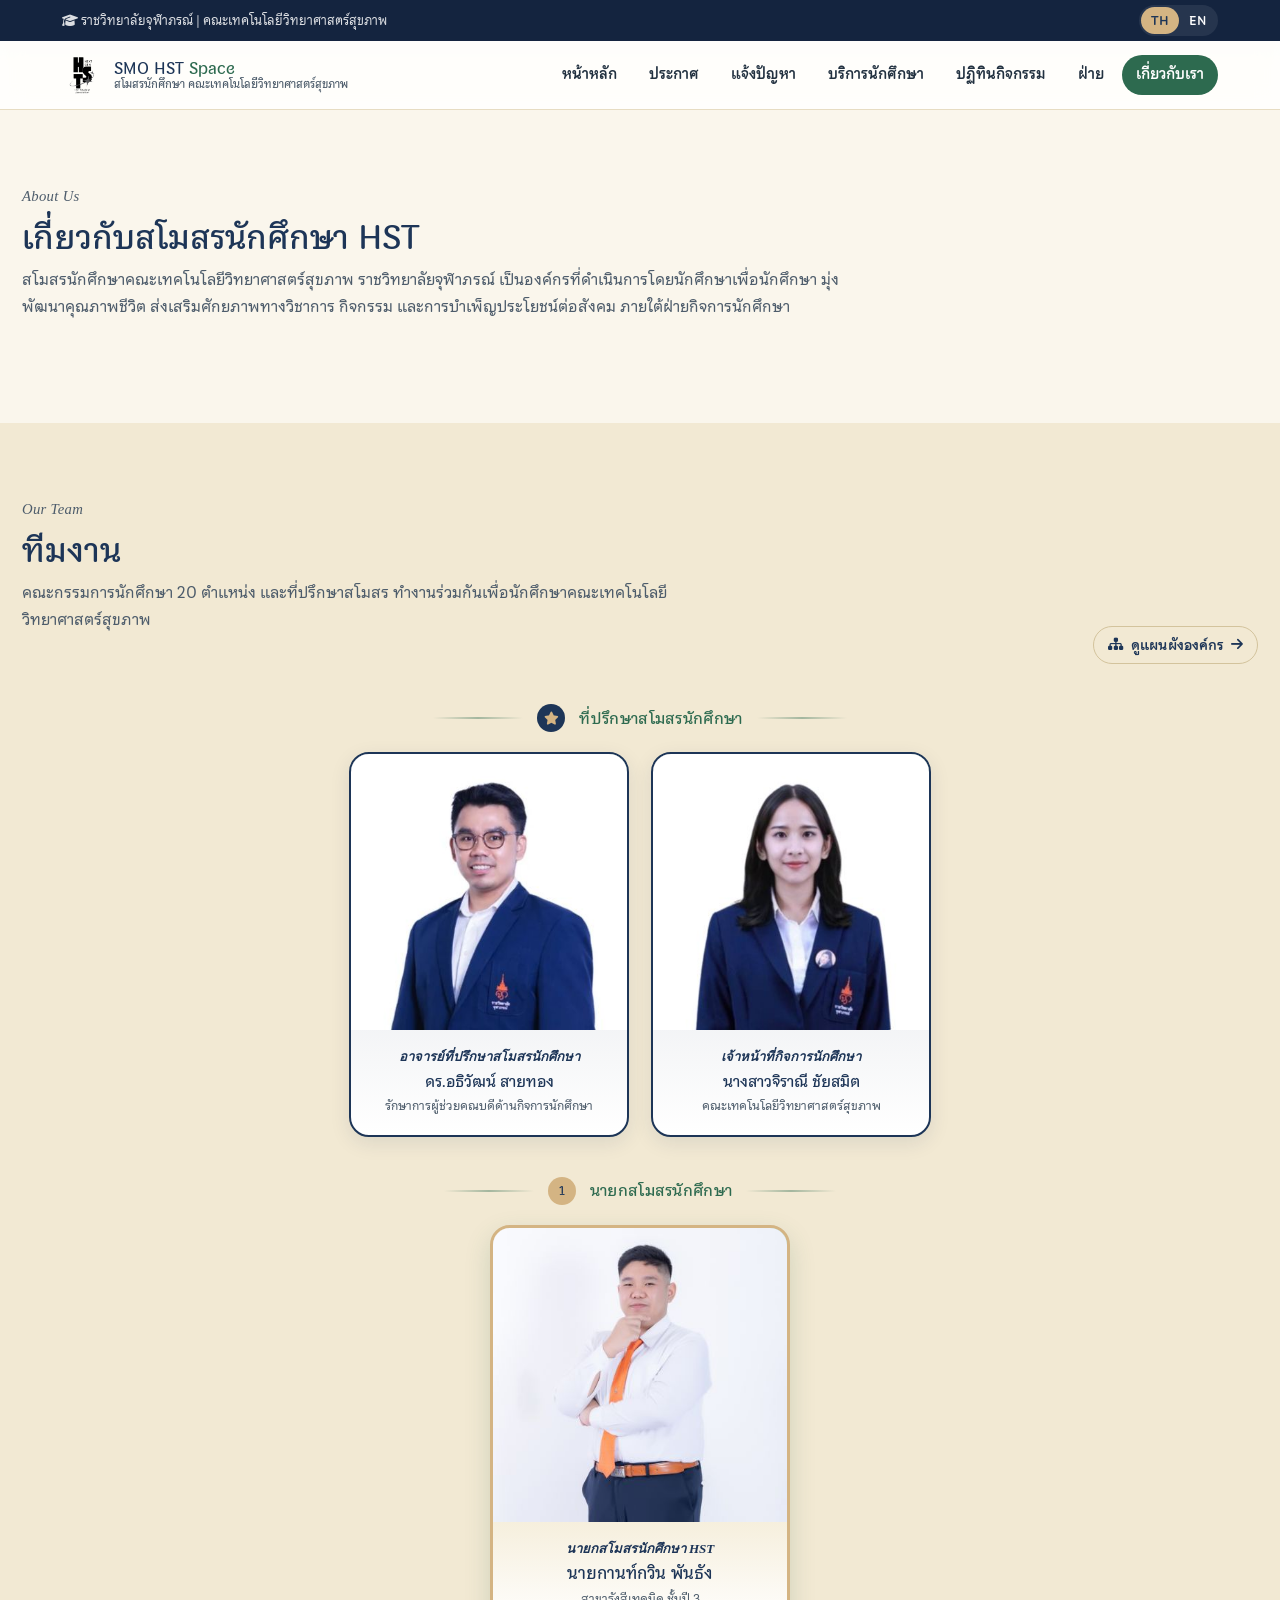
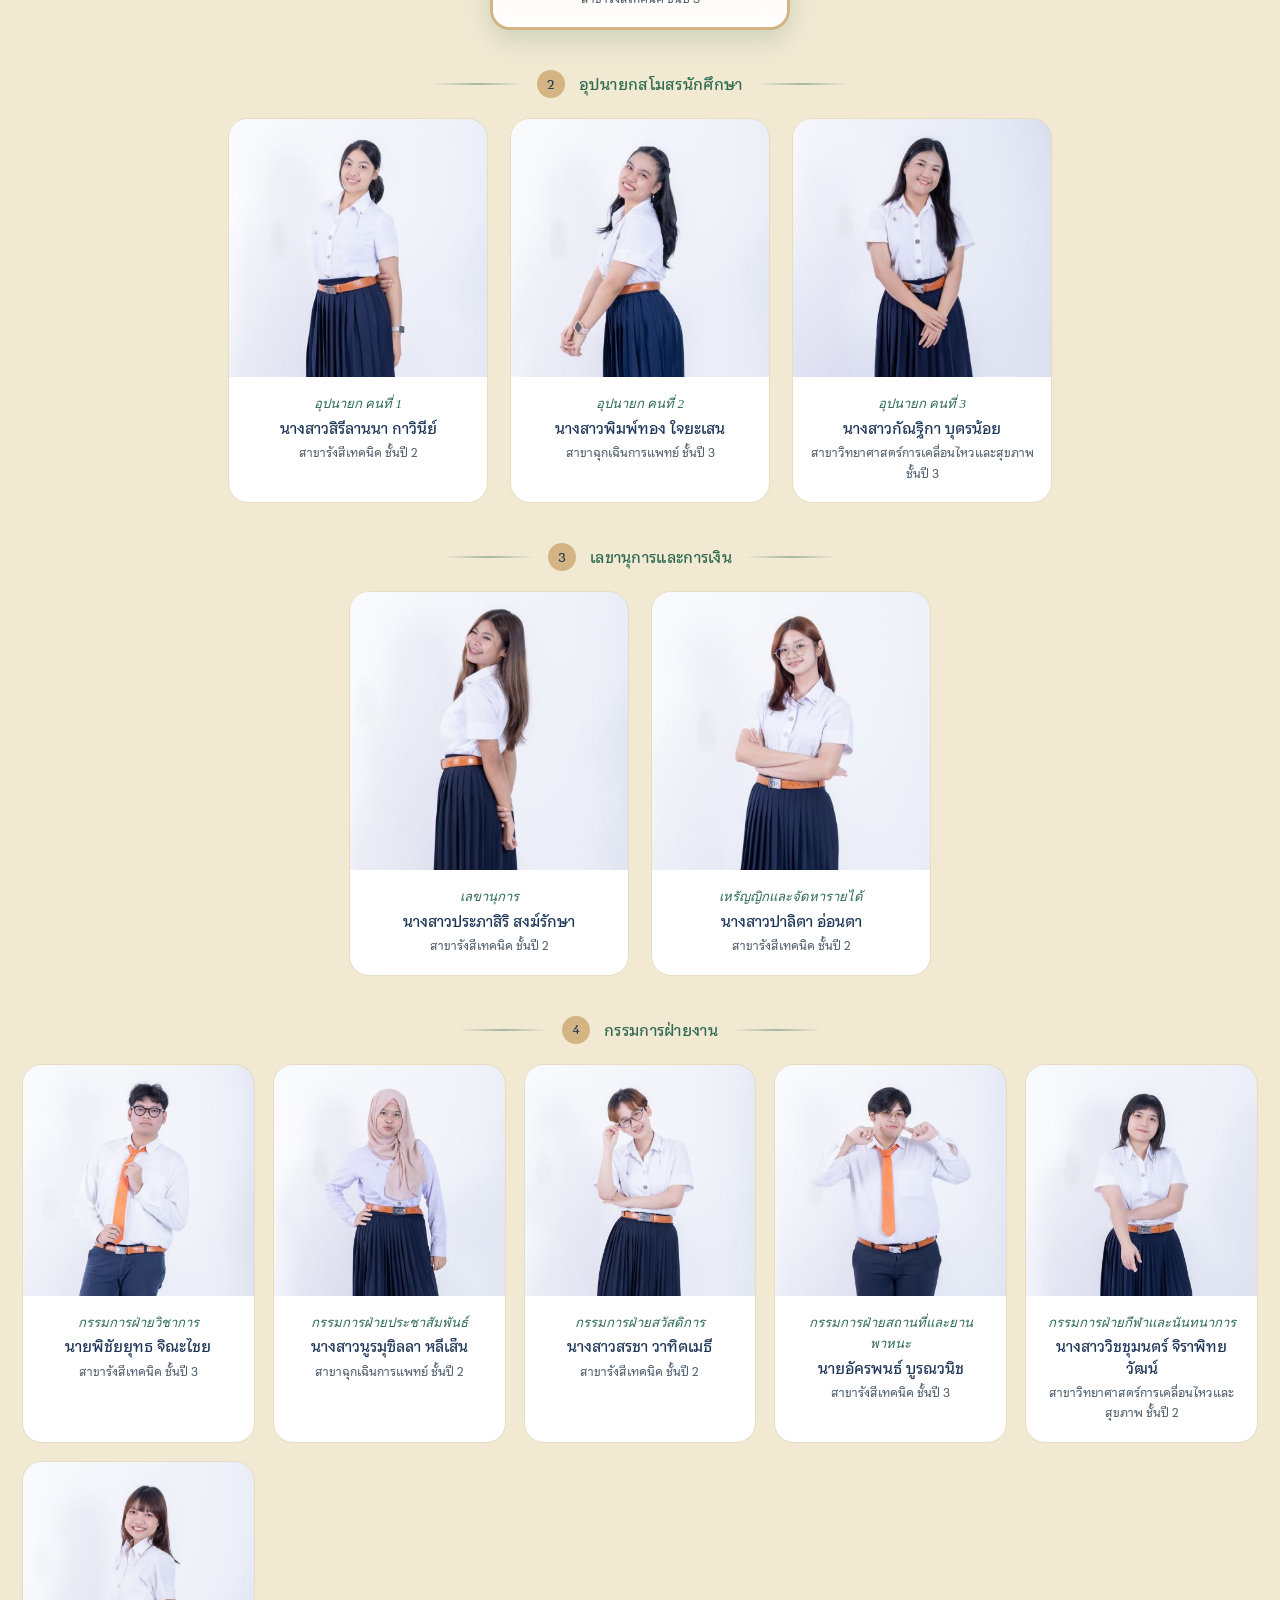
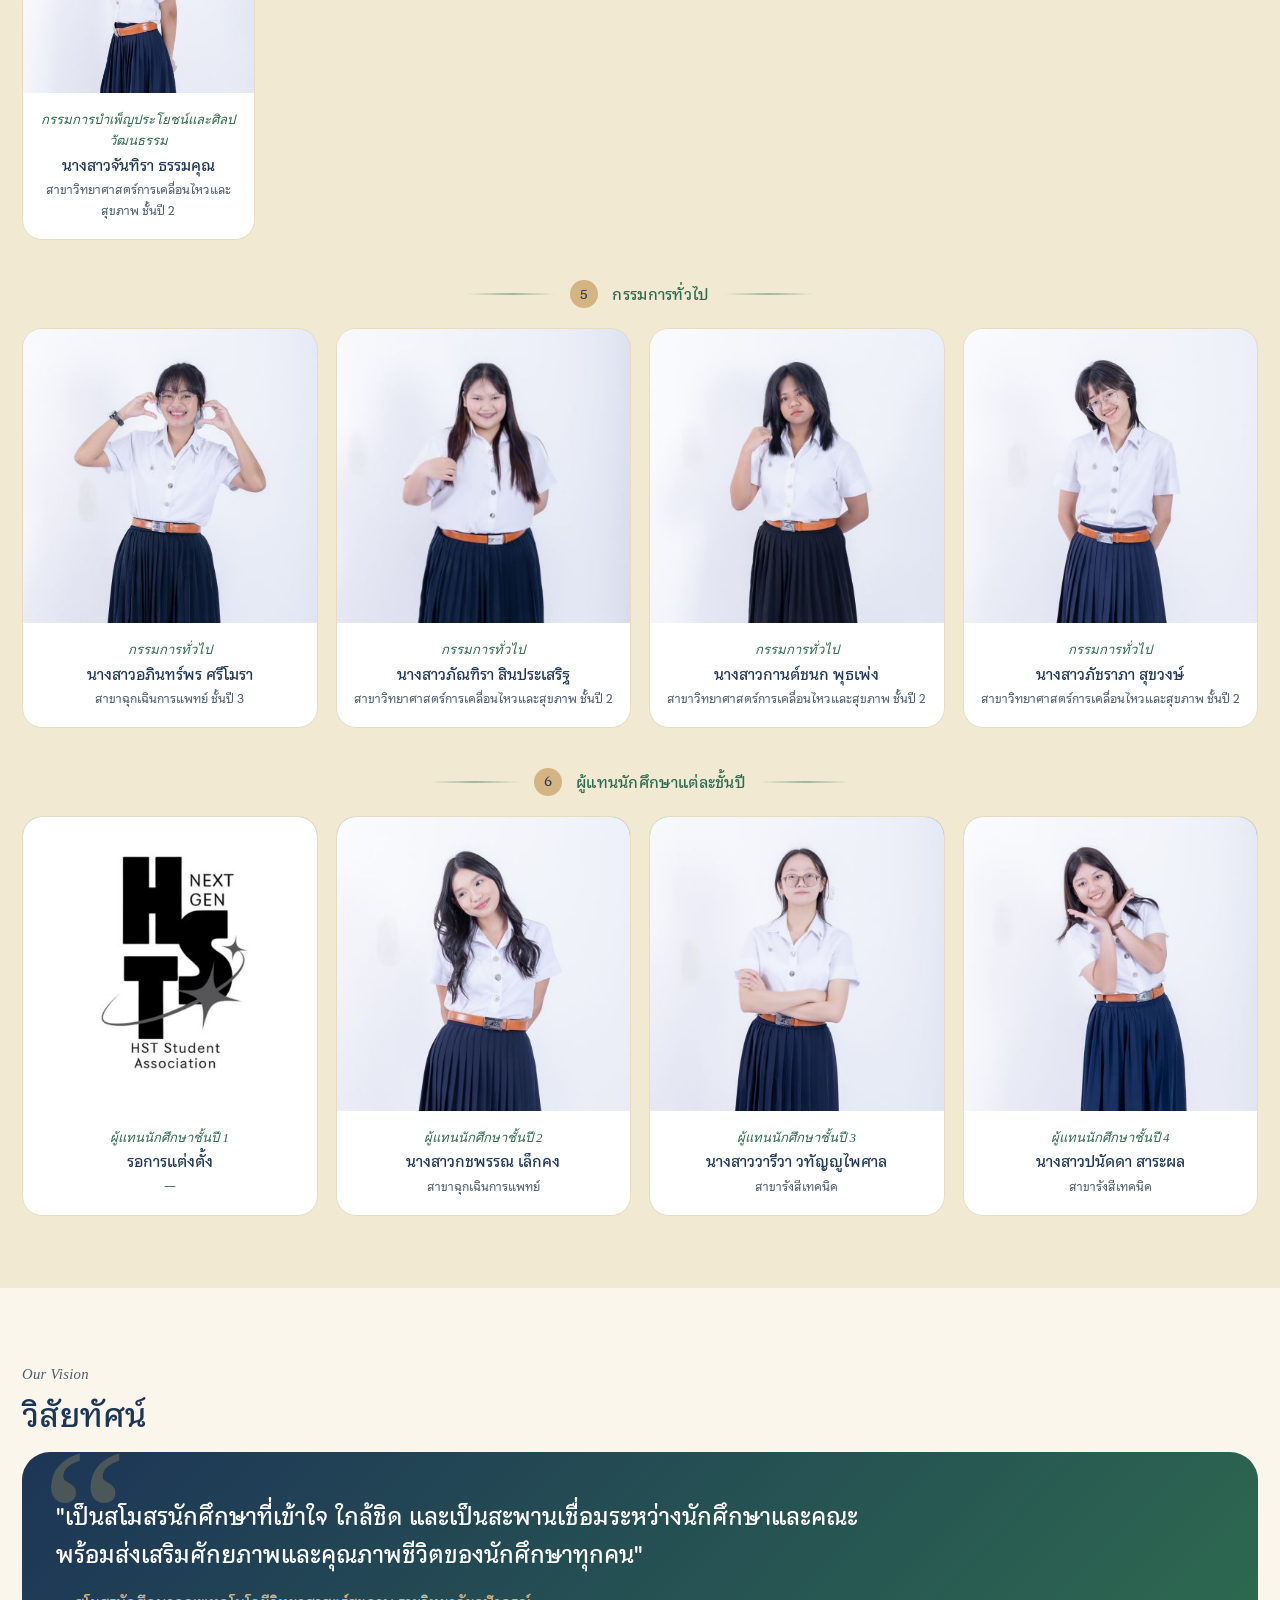
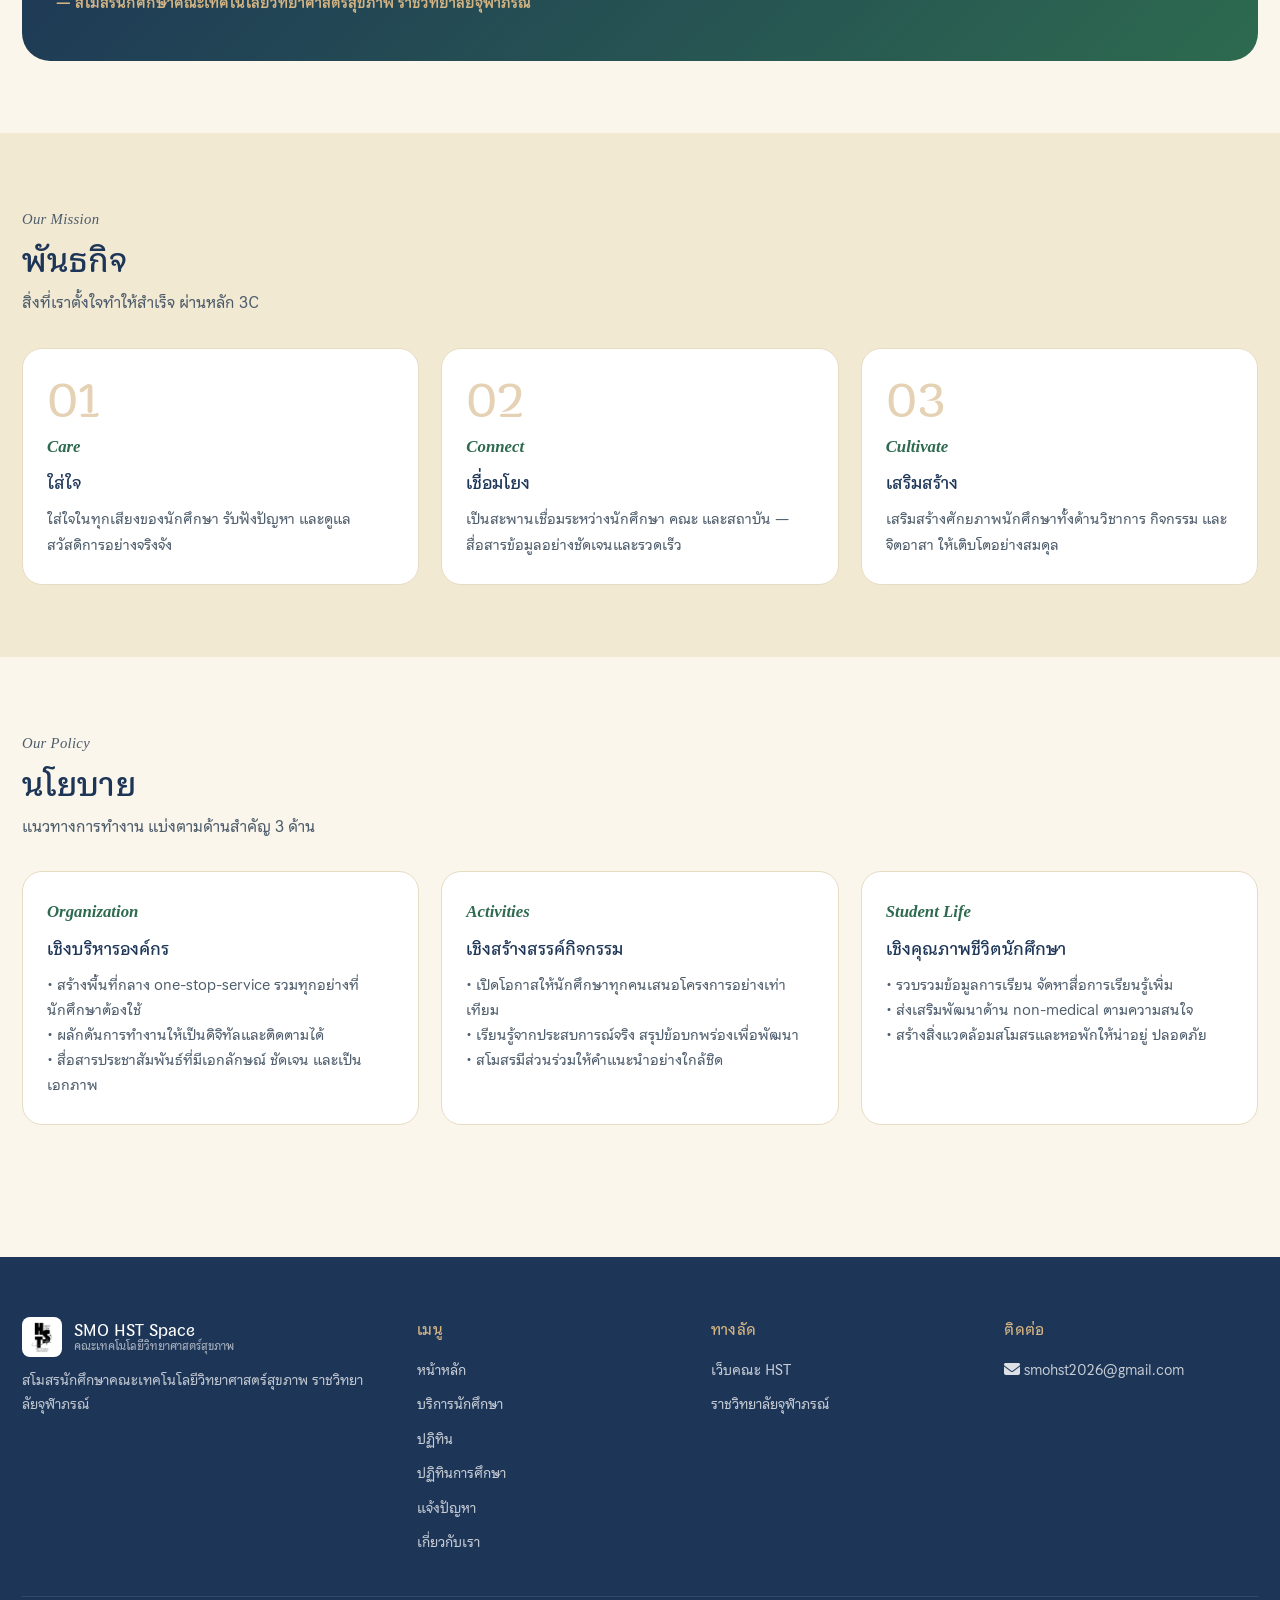
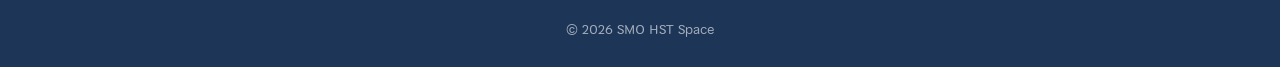
==== commit 4ad2c3a6: "Update portal CSS and JS version references" ====
--- a/about.html
+++ b/about.html
@@ -7,7 +7,7 @@
   <title>เกี่ยวกับเรา | SMO HST Space</title>
   <meta name="description" content="เกี่ยวกับสโมสรนักศึกษา คณะเทคโนโลยีวิทยาศาสตร์สุขภาพ — วิสัยทัศน์ พันธกิจ นโยบาย และทีมงาน" />
   <link rel="stylesheet" href="https://cdnjs.cloudflare.com/ajax/libs/font-awesome/6.4.2/css/all.min.css" />
-  <link rel="stylesheet" href="css/portal.css?v=19" />
+  <link rel="stylesheet" href="css/portal.css?v=21" />
 </head>
 <body>
 
@@ -361,10 +361,10 @@
             <div class="member-info">
               <div class="member-role th">ผู้แทนนักศึกษาชั้นปี 1</div>
               <div class="member-role en">1st Year Representative</div>
-              <div class="member-name th">นายอัครเดช ดอนปานไพร</div>
-              <div class="member-name en">AKARADEJ DONPANPAI</div>
-              <div class="member-program th">สาขารังสีเทคนิค</div>
-              <div class="member-program en">Program RT</div>
+              <div class="member-name th">รอการแต่งตั้ง</div>
+              <div class="member-name en">To be appointed</div>
+              <div class="member-program th">—</div>
+              <div class="member-program en">—</div>
             </div>
           </div>
           <div class="member-card is-rep">
@@ -560,6 +560,6 @@
     </div>
   </footer>
 
-  <script src="js/portal.js?v=19"></script>
+  <script src="js/portal.js?v=21"></script>
 </body>
 </html>
--- a/css/portal.css
+++ b/css/portal.css
@@ -227,15 +227,32 @@
     z-index: 120;
   }
   .nav-links.open { transform: translateX(0); }
-  .nav-links a { width: 100%; border-radius: 10px; padding: 12px 14px; }
-
-  /* พื้นหลังทึบเมื่อเปิดเมนู (แตะเพื่อปิด) */
+  /* เมนูมือถือ: รายการแบบลิสต์สะอาดตา */
+  .nav-links a {
+    width: 100%;
+    border-radius: 8px;
+    padding: 13px 14px;
+    font-size: 0.95rem;
+    color: var(--text);
+    border-bottom: 1px solid var(--border);
+    border-radius: 0;
+  }
+  .nav-links a:last-child { border-bottom: none; }
+  .nav-links a:hover { background: var(--bg-alt); color: var(--green); }
+  /* active แบบเบา: ไฮไลต์อ่อน + ขีดเขียวด้านซ้าย (ไม่ใช่บล็อกเขียวเต็ม) */
+  .nav-links a.active {
+    color: var(--green);
+    background: var(--yellow-soft);
+    border-left: 3px solid var(--green);
+    padding-left: 12px;
+    font-weight: 700;
+  }
+
+  /* พื้นหลังทึบเมื่อเปิดเมนู (แตะเพื่อปิด) — ทึบอ่อน ไม่เบลอ */
   .nav-backdrop {
     position: fixed;
     inset: 0;
-    background: rgba(15, 23, 42, 0.5);
-    backdrop-filter: blur(2px);
-    -webkit-backdrop-filter: blur(2px);
+    background: rgba(15, 23, 42, 0.35);
     opacity: 0;
     visibility: hidden;
     transition: opacity var(--tr), visibility var(--tr);
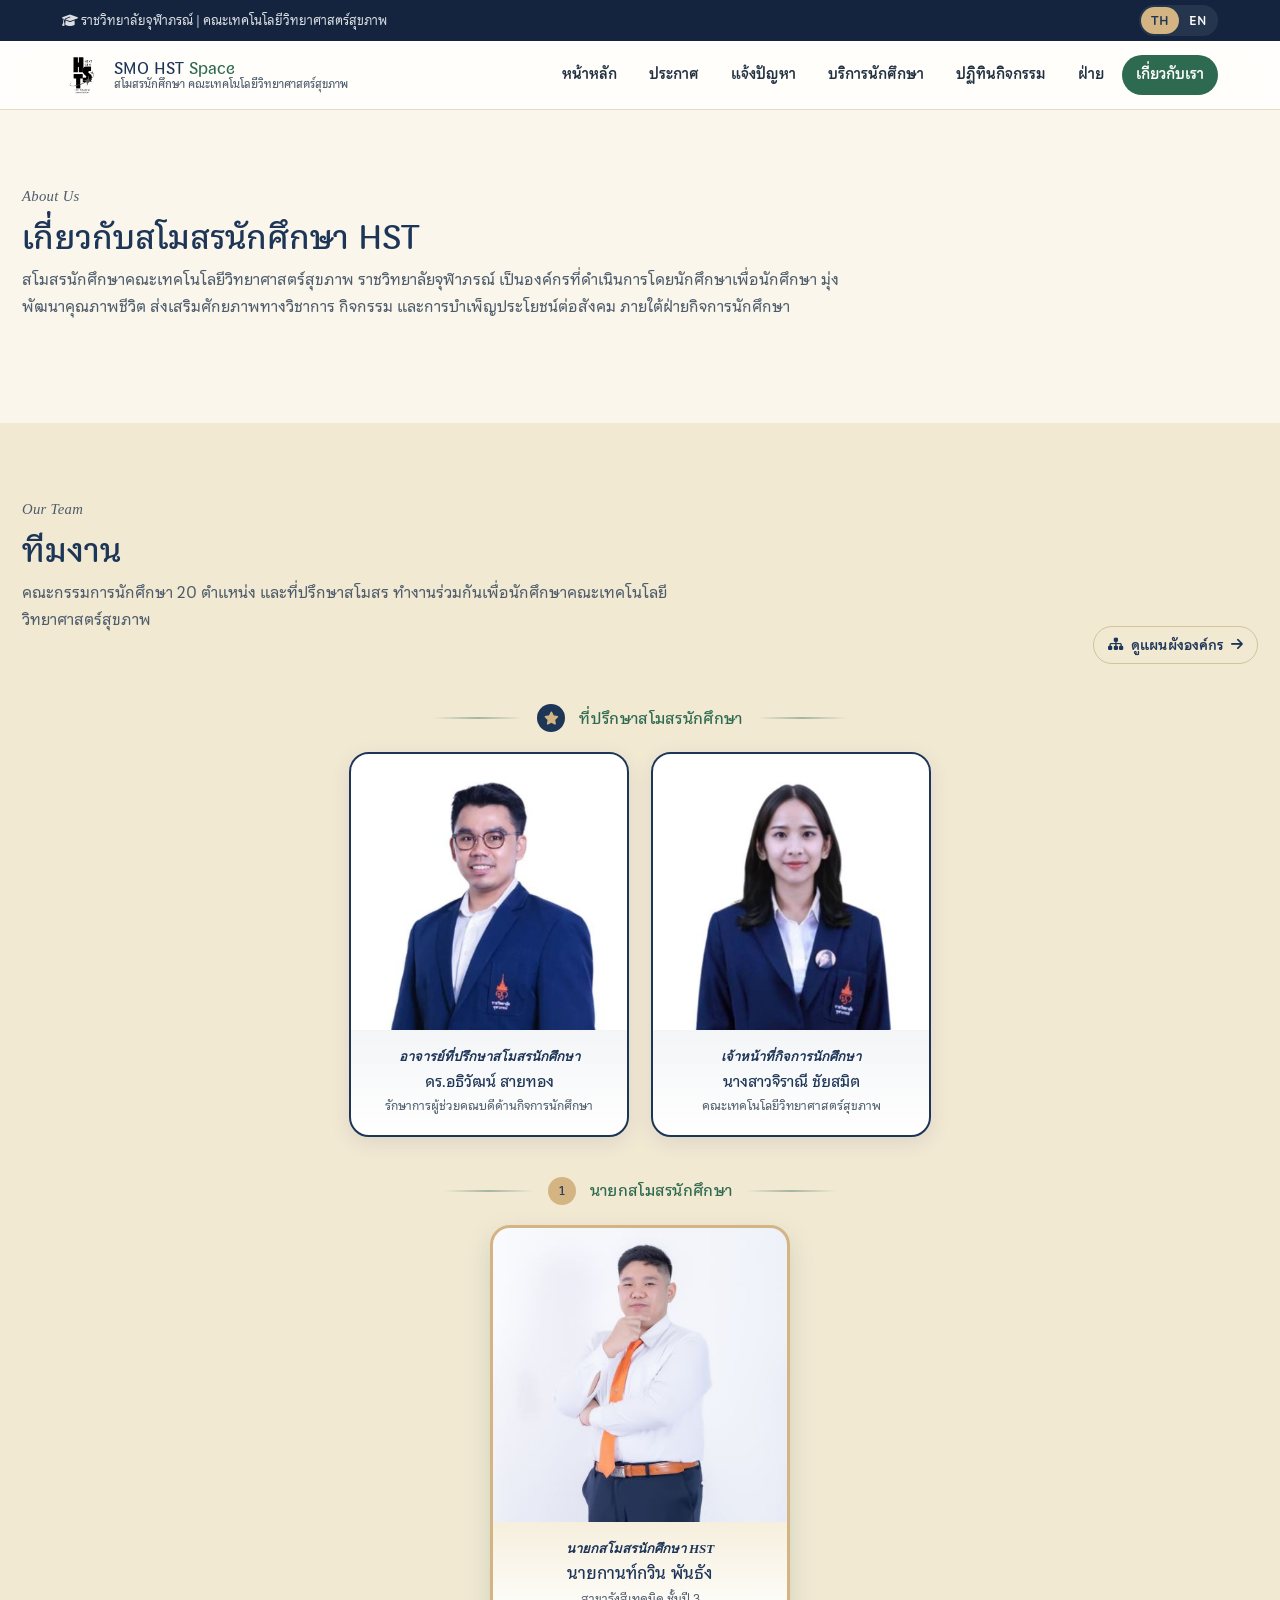
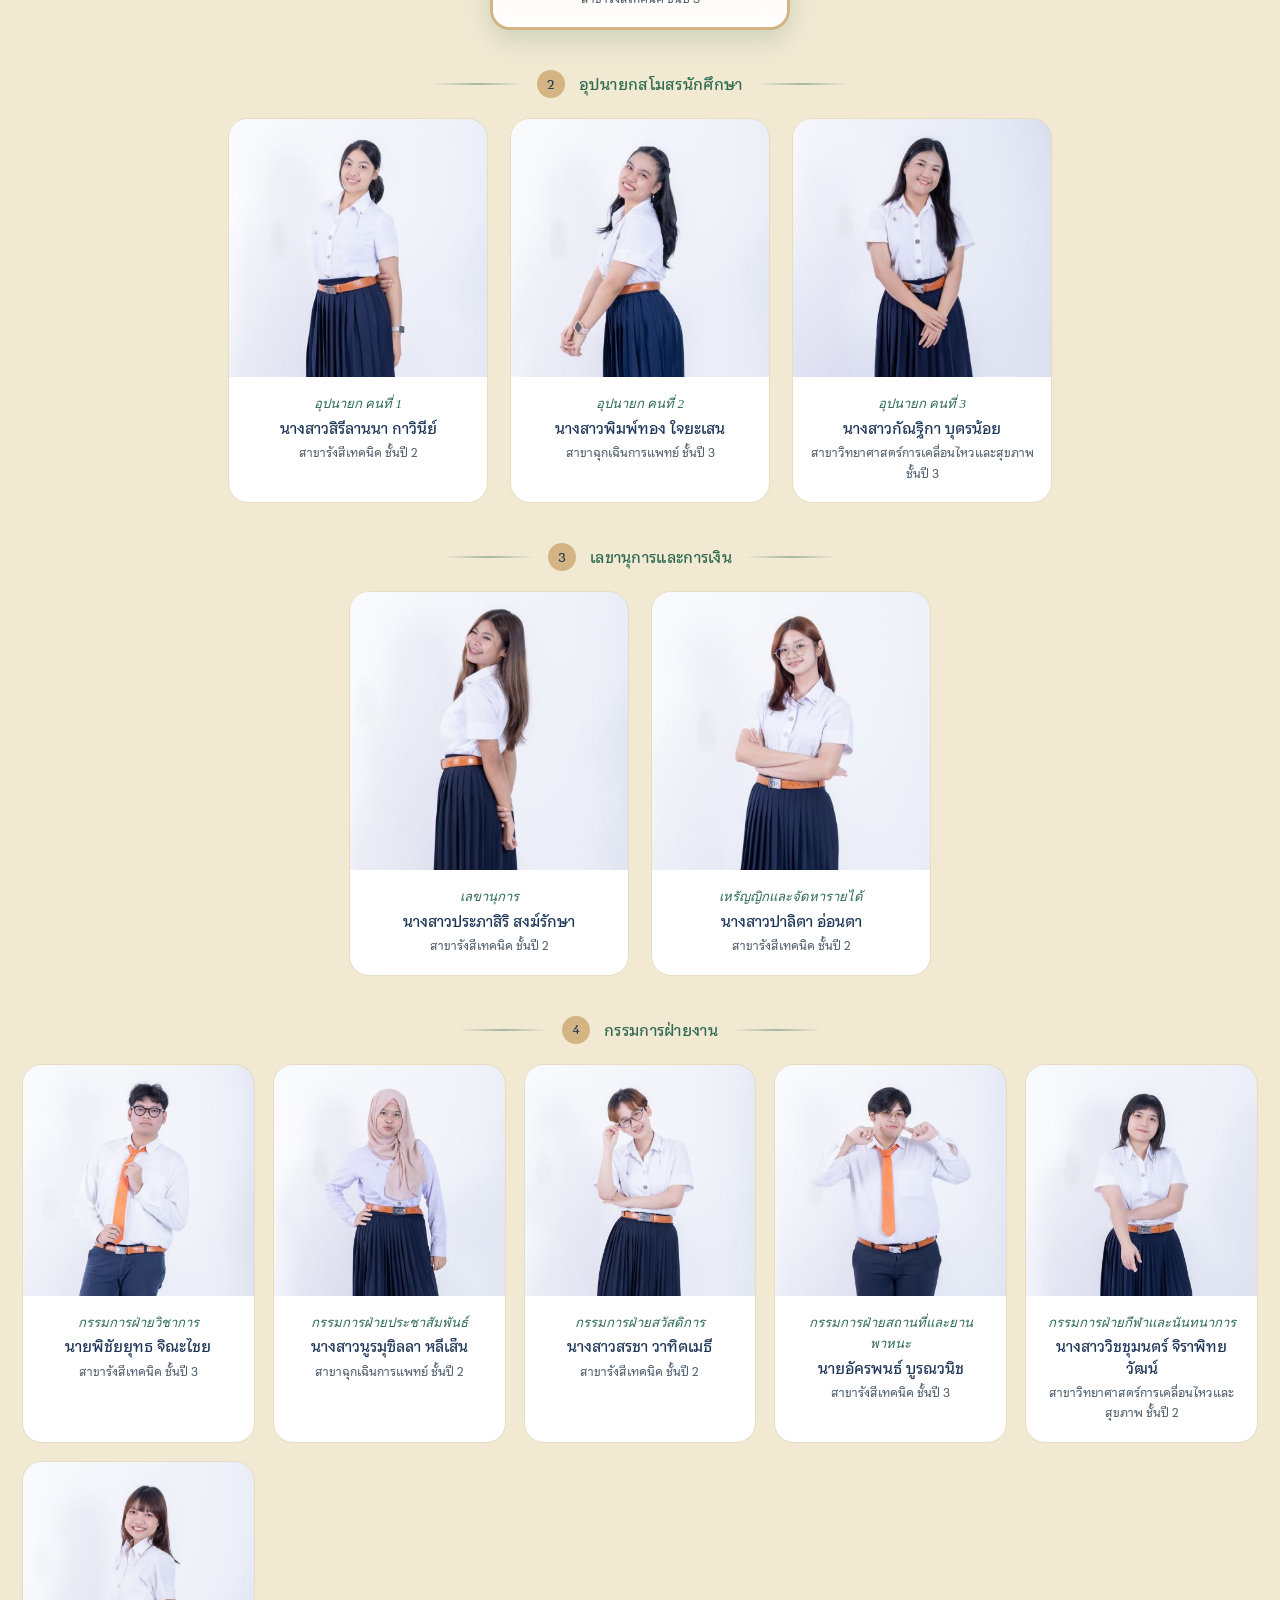
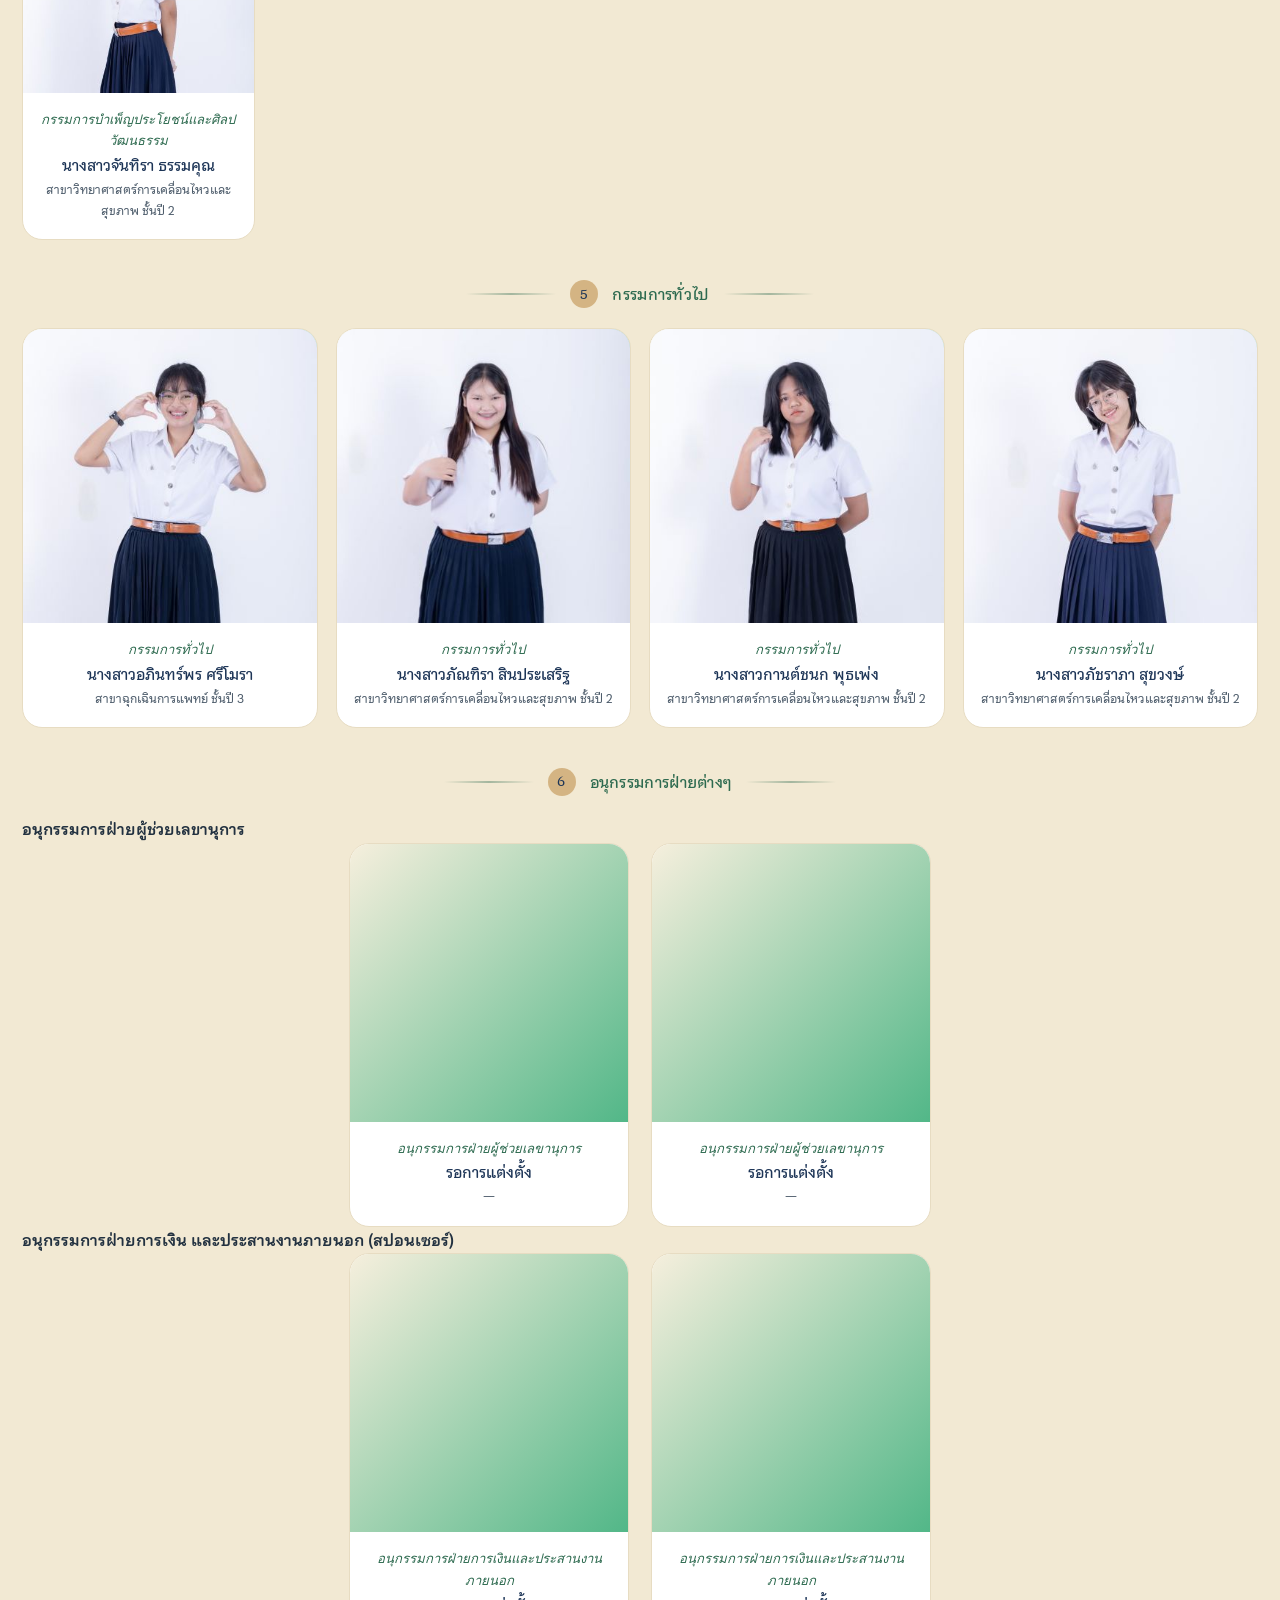
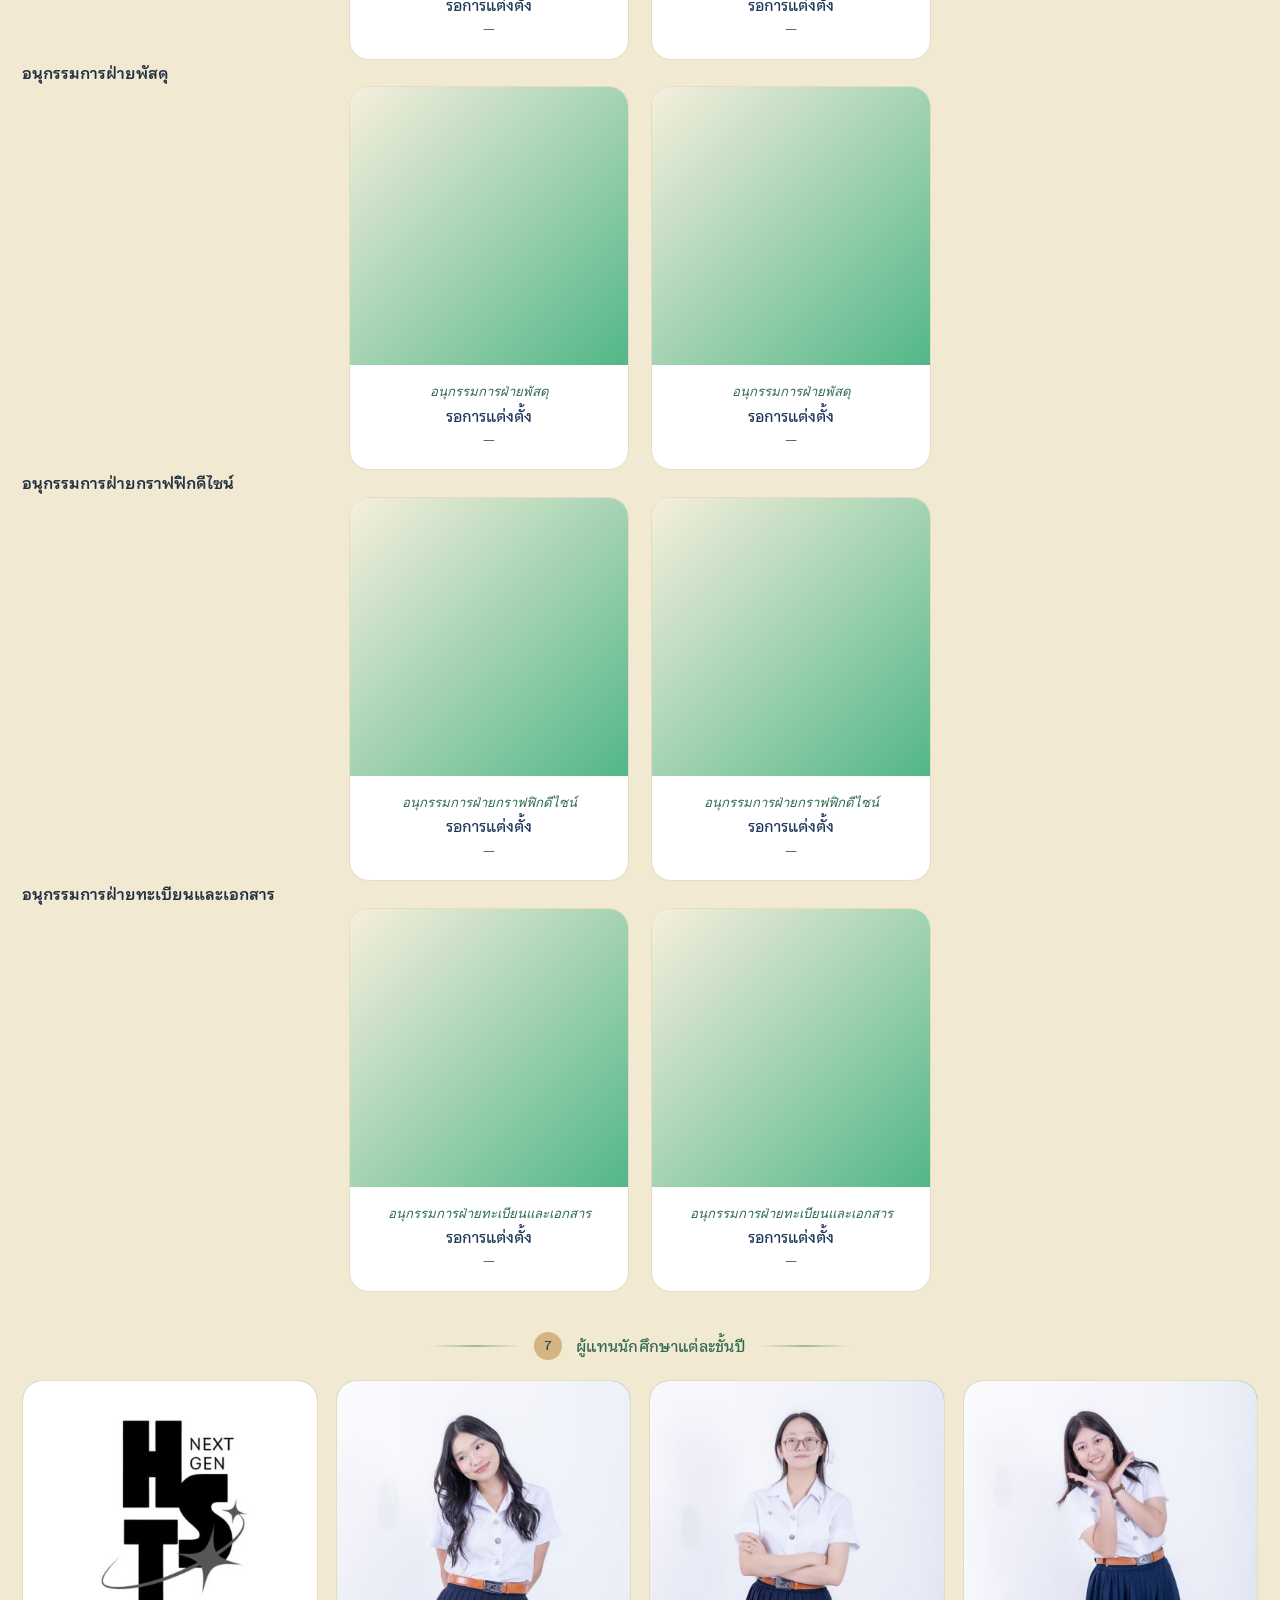
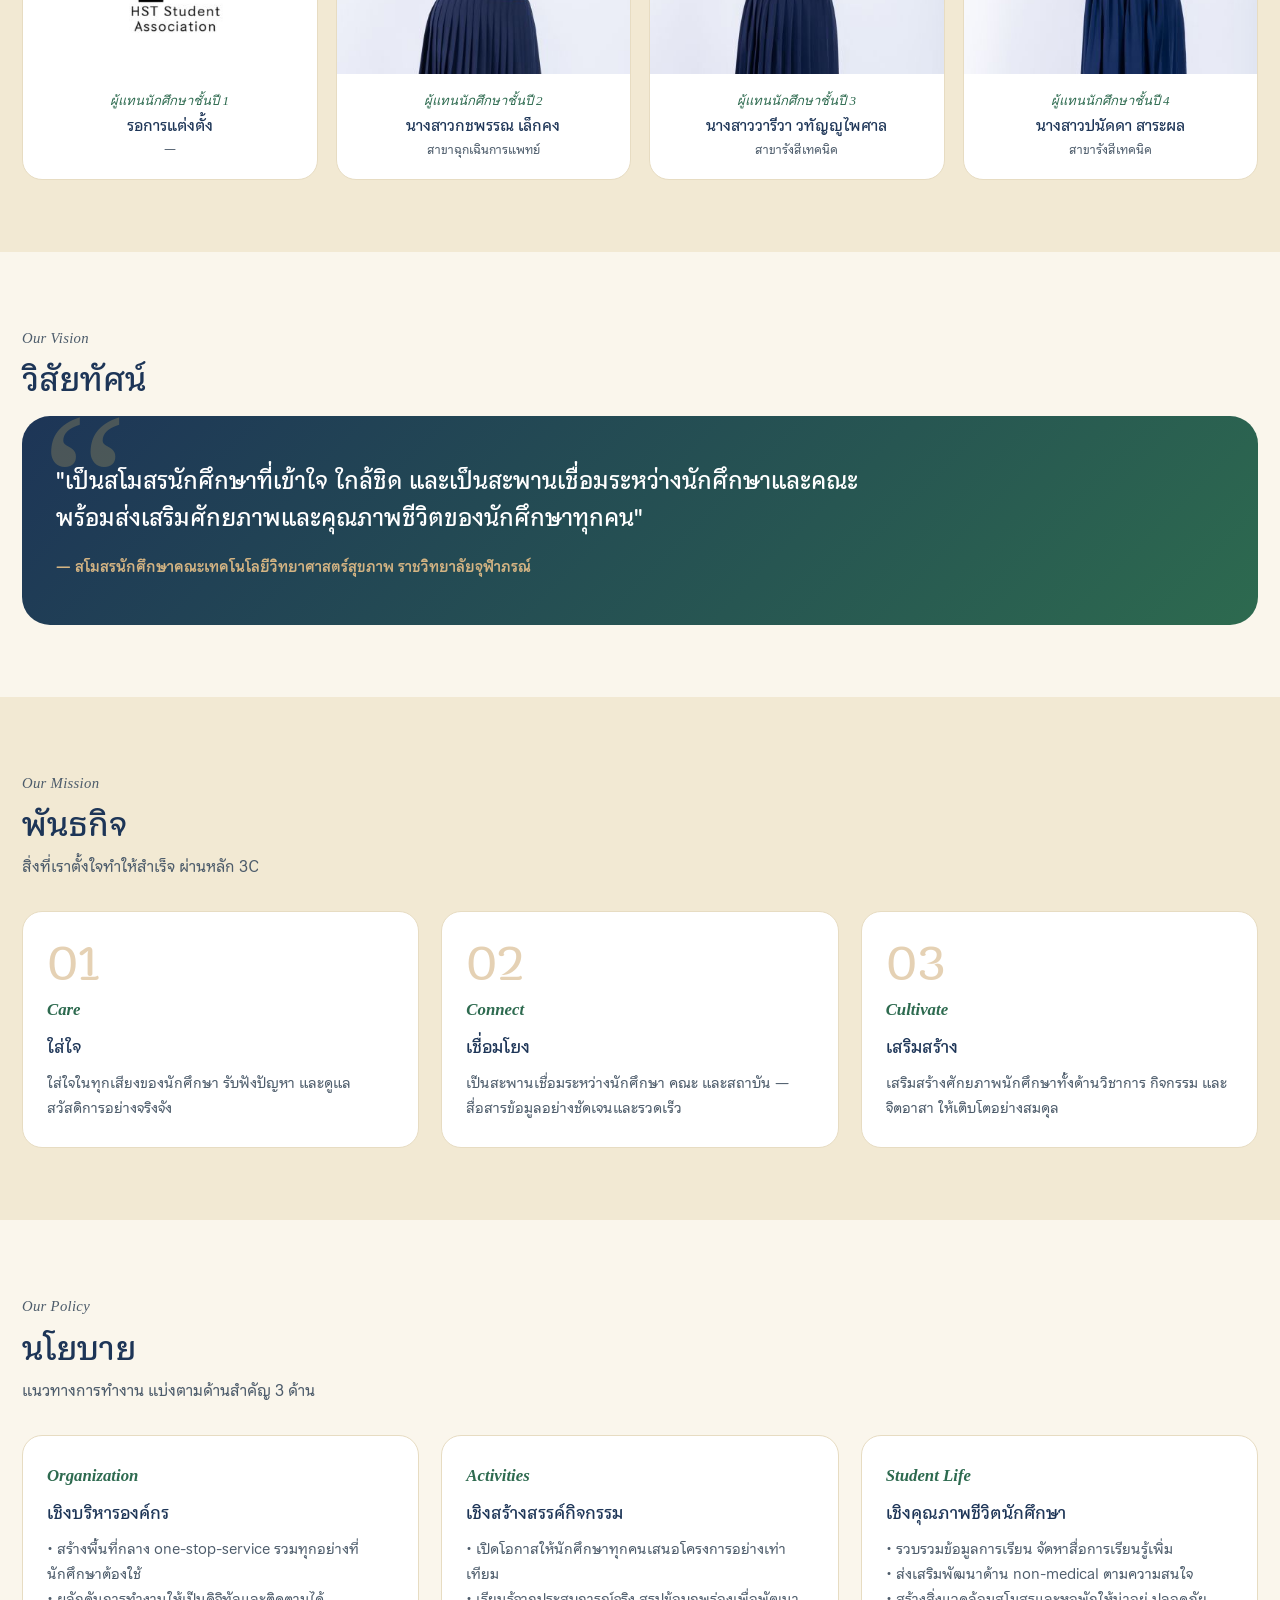
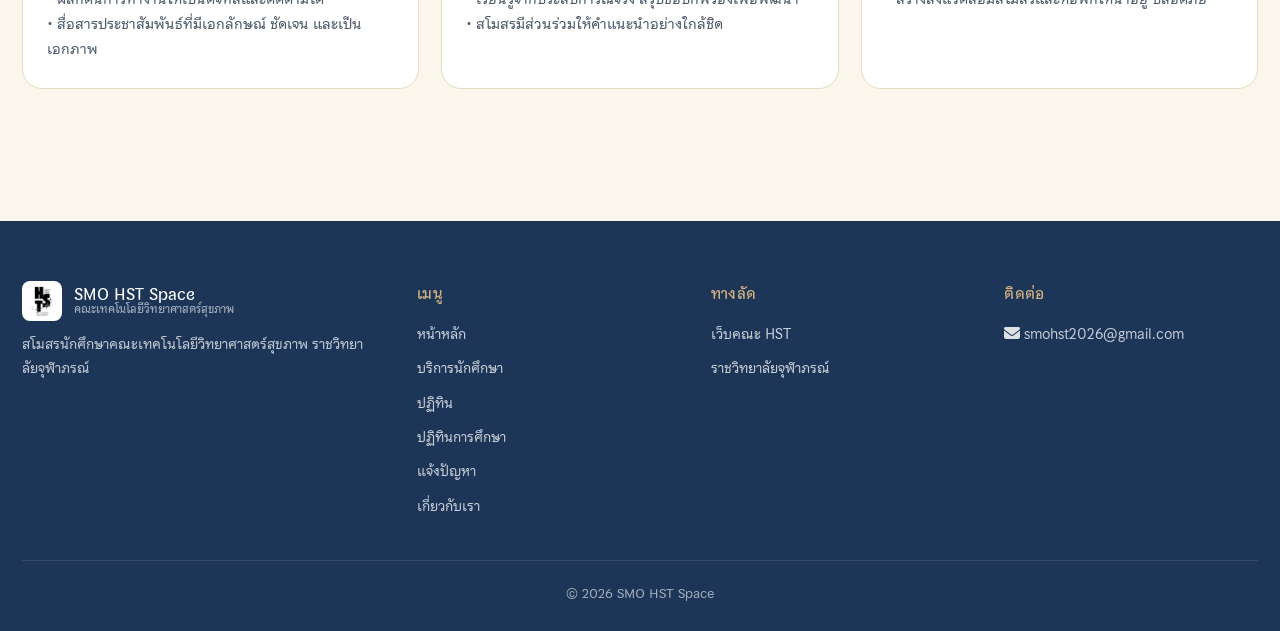
==== commit 6046d034: "Update CSS and JS version references in about.html" ====
--- a/about.html
+++ b/about.html
@@ -7,7 +7,7 @@
   <title>เกี่ยวกับเรา | SMO HST Space</title>
   <meta name="description" content="เกี่ยวกับสโมสรนักศึกษา คณะเทคโนโลยีวิทยาศาสตร์สุขภาพ — วิสัยทัศน์ พันธกิจ นโยบาย และทีมงาน" />
   <link rel="stylesheet" href="https://cdnjs.cloudflare.com/ajax/libs/font-awesome/6.4.2/css/all.min.css" />
-  <link rel="stylesheet" href="css/portal.css?v=21" />
+  <link rel="stylesheet" href="css/portal.css?v=22" />
 </head>
 <body>
 
@@ -348,16 +348,165 @@
         </div>
       </div>
 
-      <!-- ============ TIER 6: YEAR REPRESENTATIVES ============ -->
+      <!-- ============ TIER 6: SUB-COMMITTEES (อนุกรรมการ 5 ฝ่าย) ============ -->
       <div class="committee-section">
         <h3 class="tier-title">
           <span class="num">6</span>
+          <span class="th">อนุกรรมการฝ่ายต่างๆ</span>
+          <span class="en">Sub-committees</span>
+        </h3>
+
+        <!-- ฝ่ายผู้ช่วยเลขานุการ -->
+        <h4 class="subdept-title th">อนุกรรมการฝ่ายผู้ช่วยเลขานุการ</h4>
+        <h4 class="subdept-title en">Assistant Secretary</h4>
+        <div class="team-grid-2">
+          <div class="member-card is-sub">
+            <div class="member-avatar"><img src="assets/team/21-sub-secretary-1.jpg" alt="อนุกรรมการฝ่ายผู้ช่วยเลขานุการ" loading="lazy" onerror="this.style.display='none';this.parentElement.classList.add('no-photo')" /></div>
+            <div class="member-info">
+              <div class="member-role th">อนุกรรมการฝ่ายผู้ช่วยเลขานุการ</div>
+              <div class="member-role en">Assistant Secretary</div>
+              <div class="member-name th">รอการแต่งตั้ง</div>
+              <div class="member-name en">To be appointed</div>
+              <div class="member-program th">—</div>
+              <div class="member-program en">—</div>
+            </div>
+          </div>
+          <div class="member-card is-sub">
+            <div class="member-avatar"><img src="assets/team/22-sub-secretary-2.jpg" alt="อนุกรรมการฝ่ายผู้ช่วยเลขานุการ" loading="lazy" onerror="this.style.display='none';this.parentElement.classList.add('no-photo')" /></div>
+            <div class="member-info">
+              <div class="member-role th">อนุกรรมการฝ่ายผู้ช่วยเลขานุการ</div>
+              <div class="member-role en">Assistant Secretary</div>
+              <div class="member-name th">รอการแต่งตั้ง</div>
+              <div class="member-name en">To be appointed</div>
+              <div class="member-program th">—</div>
+              <div class="member-program en">—</div>
+            </div>
+          </div>
+        </div>
+
+        <!-- ฝ่ายการเงินและประสานงานภายนอก -->
+        <h4 class="subdept-title th">อนุกรรมการฝ่ายการเงิน และประสานงานภายนอก (สปอนเซอร์)</h4>
+        <h4 class="subdept-title en">Finance &amp; External Relations (Sponsorship)</h4>
+        <div class="team-grid-2">
+          <div class="member-card is-sub">
+            <div class="member-avatar"><img src="assets/team/23-sub-finance-1.jpg" alt="อนุกรรมการฝ่ายการเงินและประสานงานภายนอก" loading="lazy" onerror="this.style.display='none';this.parentElement.classList.add('no-photo')" /></div>
+            <div class="member-info">
+              <div class="member-role th">อนุกรรมการฝ่ายการเงินและประสานงานภายนอก</div>
+              <div class="member-role en">Finance &amp; External Relations</div>
+              <div class="member-name th">รอการแต่งตั้ง</div>
+              <div class="member-name en">To be appointed</div>
+              <div class="member-program th">—</div>
+              <div class="member-program en">—</div>
+            </div>
+          </div>
+          <div class="member-card is-sub">
+            <div class="member-avatar"><img src="assets/team/24-sub-finance-2.jpg" alt="อนุกรรมการฝ่ายการเงินและประสานงานภายนอก" loading="lazy" onerror="this.style.display='none';this.parentElement.classList.add('no-photo')" /></div>
+            <div class="member-info">
+              <div class="member-role th">อนุกรรมการฝ่ายการเงินและประสานงานภายนอก</div>
+              <div class="member-role en">Finance &amp; External Relations</div>
+              <div class="member-name th">รอการแต่งตั้ง</div>
+              <div class="member-name en">To be appointed</div>
+              <div class="member-program th">—</div>
+              <div class="member-program en">—</div>
+            </div>
+          </div>
+        </div>
+
+        <!-- ฝ่ายพัสดุ -->
+        <h4 class="subdept-title th">อนุกรรมการฝ่ายพัสดุ</h4>
+        <h4 class="subdept-title en">Supplies &amp; Inventory</h4>
+        <div class="team-grid-2">
+          <div class="member-card is-sub">
+            <div class="member-avatar"><img src="assets/team/25-sub-supply-1.jpg" alt="อนุกรรมการฝ่ายพัสดุ" loading="lazy" onerror="this.style.display='none';this.parentElement.classList.add('no-photo')" /></div>
+            <div class="member-info">
+              <div class="member-role th">อนุกรรมการฝ่ายพัสดุ</div>
+              <div class="member-role en">Supplies &amp; Inventory</div>
+              <div class="member-name th">รอการแต่งตั้ง</div>
+              <div class="member-name en">To be appointed</div>
+              <div class="member-program th">—</div>
+              <div class="member-program en">—</div>
+            </div>
+          </div>
+          <div class="member-card is-sub">
+            <div class="member-avatar"><img src="assets/team/26-sub-supply-2.jpg" alt="อนุกรรมการฝ่ายพัสดุ" loading="lazy" onerror="this.style.display='none';this.parentElement.classList.add('no-photo')" /></div>
+            <div class="member-info">
+              <div class="member-role th">อนุกรรมการฝ่ายพัสดุ</div>
+              <div class="member-role en">Supplies &amp; Inventory</div>
+              <div class="member-name th">รอการแต่งตั้ง</div>
+              <div class="member-name en">To be appointed</div>
+              <div class="member-program th">—</div>
+              <div class="member-program en">—</div>
+            </div>
+          </div>
+        </div>
+
+        <!-- ฝ่ายกราฟฟิกดีไซน์ -->
+        <h4 class="subdept-title th">อนุกรรมการฝ่ายกราฟฟิกดีไซน์</h4>
+        <h4 class="subdept-title en">Graphic Design</h4>
+        <div class="team-grid-2">
+          <div class="member-card is-sub">
+            <div class="member-avatar"><img src="assets/team/27-sub-graphic-1.jpg" alt="อนุกรรมการฝ่ายกราฟฟิกดีไซน์" loading="lazy" onerror="this.style.display='none';this.parentElement.classList.add('no-photo')" /></div>
+            <div class="member-info">
+              <div class="member-role th">อนุกรรมการฝ่ายกราฟฟิกดีไซน์</div>
+              <div class="member-role en">Graphic Design</div>
+              <div class="member-name th">รอการแต่งตั้ง</div>
+              <div class="member-name en">To be appointed</div>
+              <div class="member-program th">—</div>
+              <div class="member-program en">—</div>
+            </div>
+          </div>
+          <div class="member-card is-sub">
+            <div class="member-avatar"><img src="assets/team/28-sub-graphic-2.jpg" alt="อนุกรรมการฝ่ายกราฟฟิกดีไซน์" loading="lazy" onerror="this.style.display='none';this.parentElement.classList.add('no-photo')" /></div>
+            <div class="member-info">
+              <div class="member-role th">อนุกรรมการฝ่ายกราฟฟิกดีไซน์</div>
+              <div class="member-role en">Graphic Design</div>
+              <div class="member-name th">รอการแต่งตั้ง</div>
+              <div class="member-name en">To be appointed</div>
+              <div class="member-program th">—</div>
+              <div class="member-program en">—</div>
+            </div>
+          </div>
+        </div>
+
+        <!-- ฝ่ายทะเบียนและเอกสาร -->
+        <h4 class="subdept-title th">อนุกรรมการฝ่ายทะเบียนและเอกสาร</h4>
+        <h4 class="subdept-title en">Registration &amp; Documents</h4>
+        <div class="team-grid-2">
+          <div class="member-card is-sub">
+            <div class="member-avatar"><img src="assets/team/29-sub-register-1.jpg" alt="อนุกรรมการฝ่ายทะเบียนและเอกสาร" loading="lazy" onerror="this.style.display='none';this.parentElement.classList.add('no-photo')" /></div>
+            <div class="member-info">
+              <div class="member-role th">อนุกรรมการฝ่ายทะเบียนและเอกสาร</div>
+              <div class="member-role en">Registration &amp; Documents</div>
+              <div class="member-name th">รอการแต่งตั้ง</div>
+              <div class="member-name en">To be appointed</div>
+              <div class="member-program th">—</div>
+              <div class="member-program en">—</div>
+            </div>
+          </div>
+          <div class="member-card is-sub">
+            <div class="member-avatar"><img src="assets/team/30-sub-register-2.jpg" alt="อนุกรรมการฝ่ายทะเบียนและเอกสาร" loading="lazy" onerror="this.style.display='none';this.parentElement.classList.add('no-photo')" /></div>
+            <div class="member-info">
+              <div class="member-role th">อนุกรรมการฝ่ายทะเบียนและเอกสาร</div>
+              <div class="member-role en">Registration &amp; Documents</div>
+              <div class="member-name th">รอการแต่งตั้ง</div>
+              <div class="member-name en">To be appointed</div>
+              <div class="member-program th">—</div>
+              <div class="member-program en">—</div>
+            </div>
+          </div>
+        </div>
+      </div>
+
+      <!-- ============ TIER 7: YEAR REPRESENTATIVES ============ -->
+      <div class="committee-section">
+        <h3 class="tier-title">
+          <span class="num">7</span>
           <span class="th">ผู้แทนนักศึกษาแต่ละชั้นปี</span>
           <span class="en">Year Representatives</span>
         </h3>
         <div class="team-grid-4">
           <div class="member-card is-rep">
-            <div class="member-avatar"><img src="assets/team/17-rep-y1.jpg" alt="ผู้แทนปี 1" loading="lazy" /></div>
+            <div class="member-avatar"><img src="assets/team/17-rep-y1.jpg" alt="ผู้แทนปี 1" loading="lazy" onerror="this.style.display='none';this.parentElement.classList.add('no-photo')" /></div>
             <div class="member-info">
               <div class="member-role th">ผู้แทนนักศึกษาชั้นปี 1</div>
               <div class="member-role en">1st Year Representative</div>
@@ -560,6 +709,6 @@
     </div>
   </footer>
 
-  <script src="js/portal.js?v=21"></script>
+  <script src="js/portal.js?v=22"></script>
 </body>
 </html>
--- a/css/portal.css
+++ b/css/portal.css
@@ -156,7 +156,7 @@
   border-bottom: 1px solid var(--border);
   position: sticky;
   top: 0;
-  z-index: 100;
+  z-index: 130;                     /* หัวเว็บอยู่เหนือ backdrop เสมอ — ปุ่มเมนูกดได้ตลอด */
 }
 .portal-nav {
   max-width: var(--max-w);
@@ -203,6 +203,9 @@
   align-items: center;
   justify-content: center;
   font-size: 1.2rem;
+  cursor: pointer;
+  position: relative;
+  z-index: 130;                     /* อยู่เหนือ drawer(120) และ backdrop(110) เสมอ — กดเปิด/ปิดได้ตลอด */
 }
 
 @media (max-width: 1024px) {
@@ -248,14 +251,14 @@
     font-weight: 700;
   }
 
-  /* พื้นหลังทึบเมื่อเปิดเมนู (แตะเพื่อปิด) — ทึบอ่อน ไม่เบลอ */
+  /* ชั้นแตะเพื่อปิดเมนู — โปร่งใส ไม่ทำให้พื้นหลังทึบ */
   .nav-backdrop {
     position: fixed;
-    inset: 0;
-    background: rgba(15, 23, 42, 0.35);
+    top: var(--header-h); left: 0; right: 0; bottom: 0;
+    background: transparent;
     opacity: 0;
     visibility: hidden;
-    transition: opacity var(--tr), visibility var(--tr);
+    transition: visibility var(--tr);
     z-index: 110;
   }
   .nav-backdrop.show { opacity: 1; visibility: visible; }
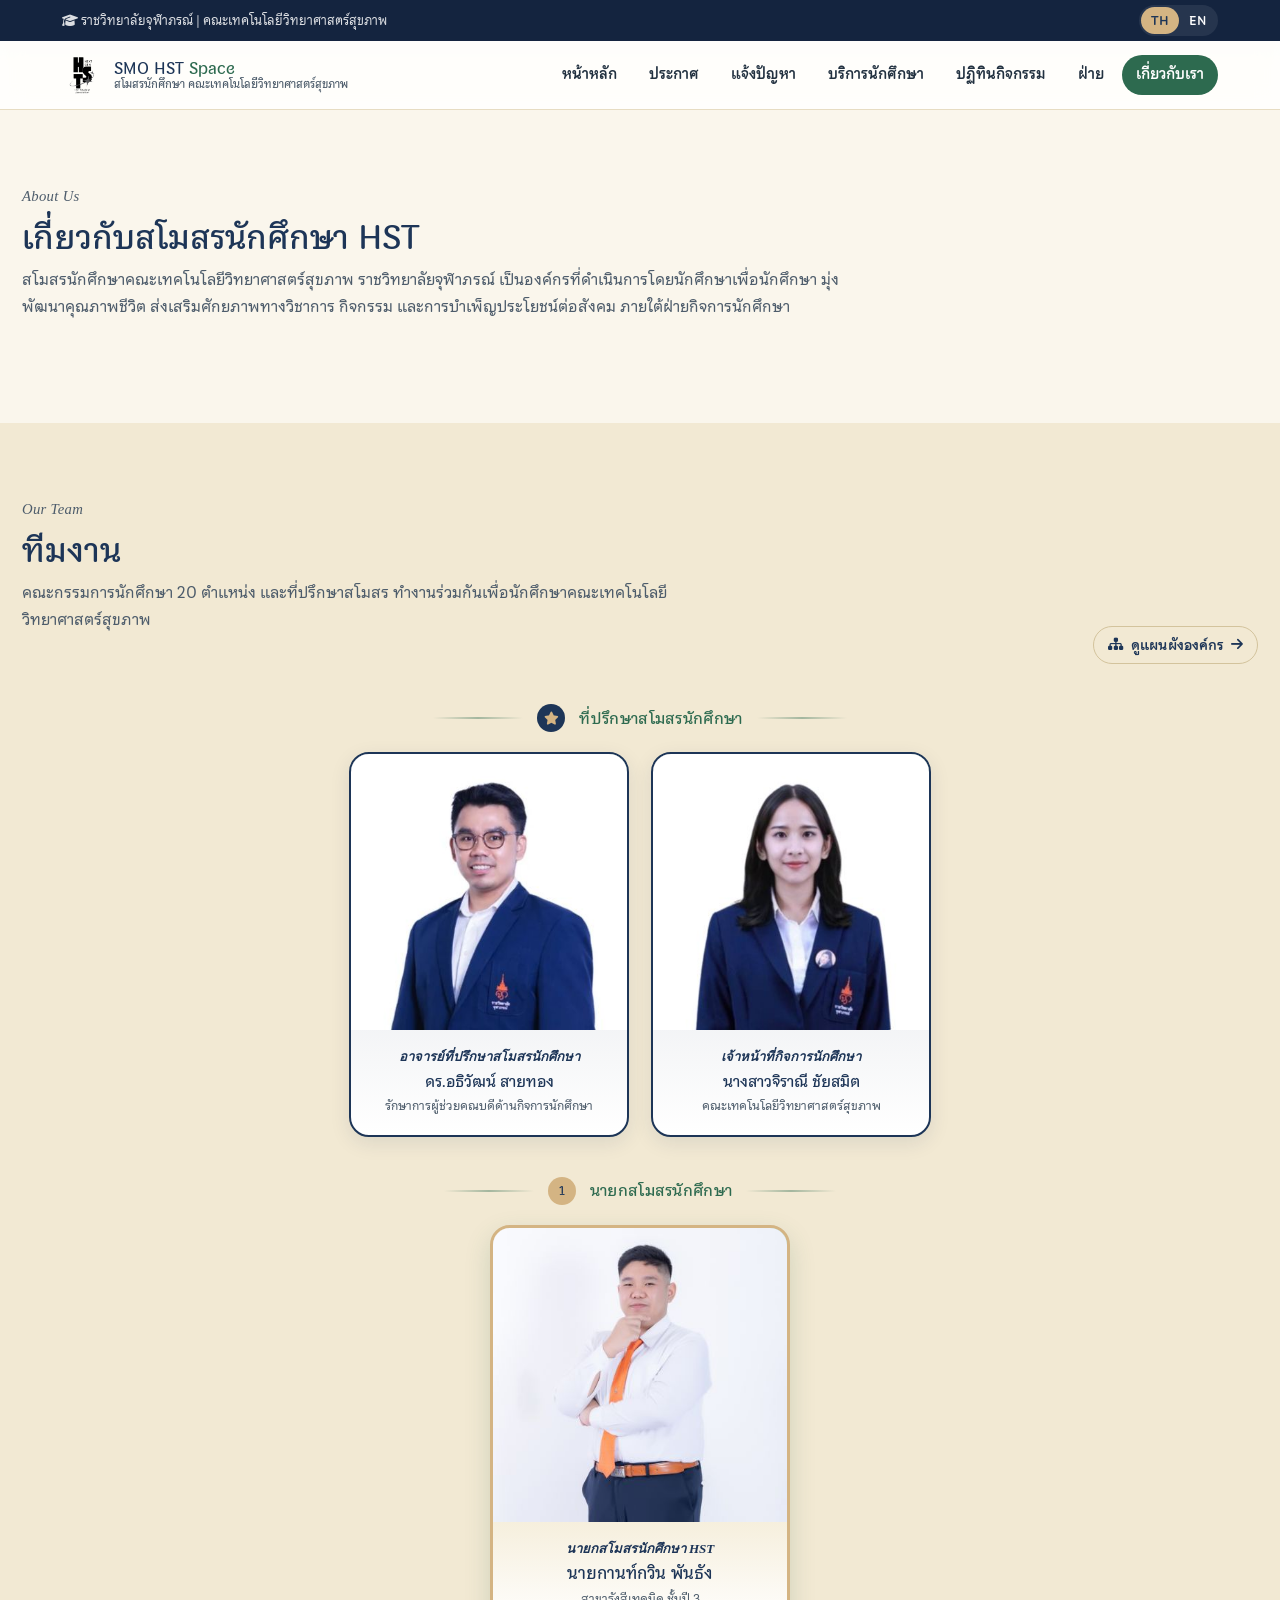
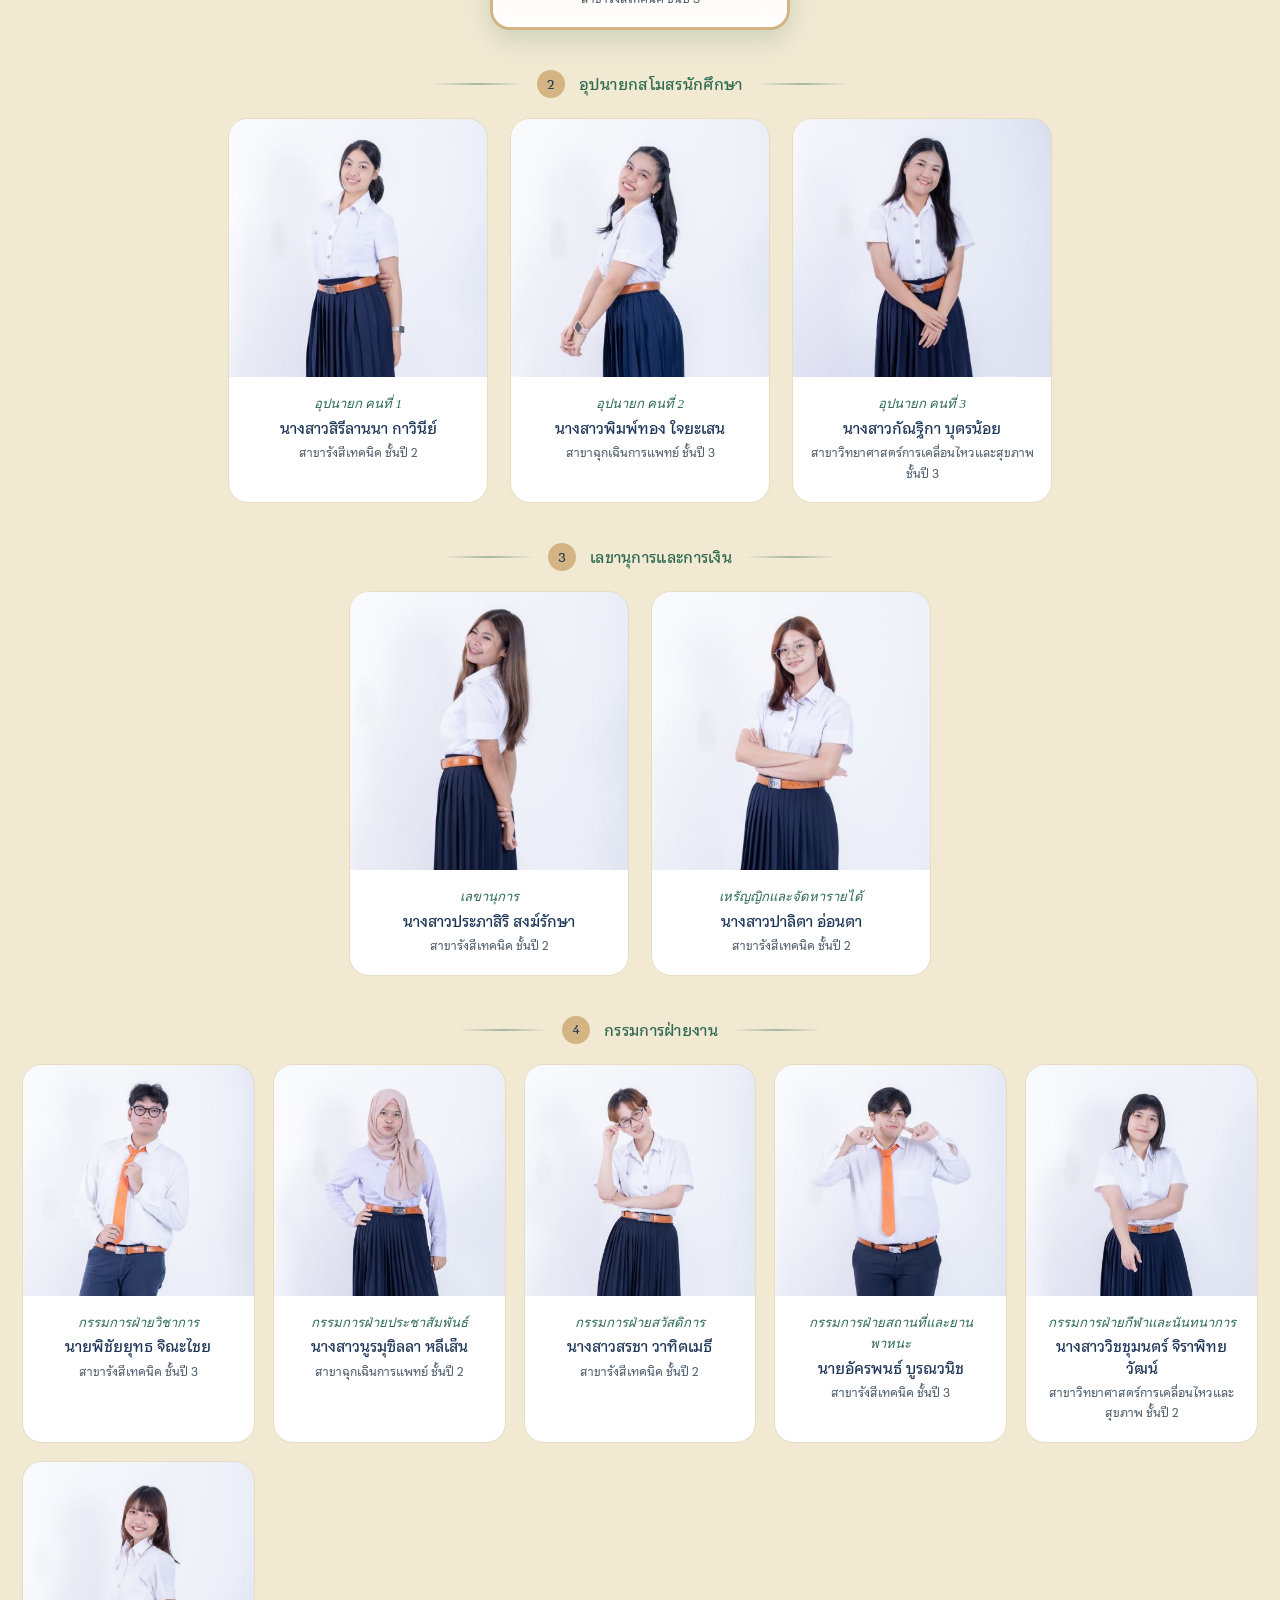
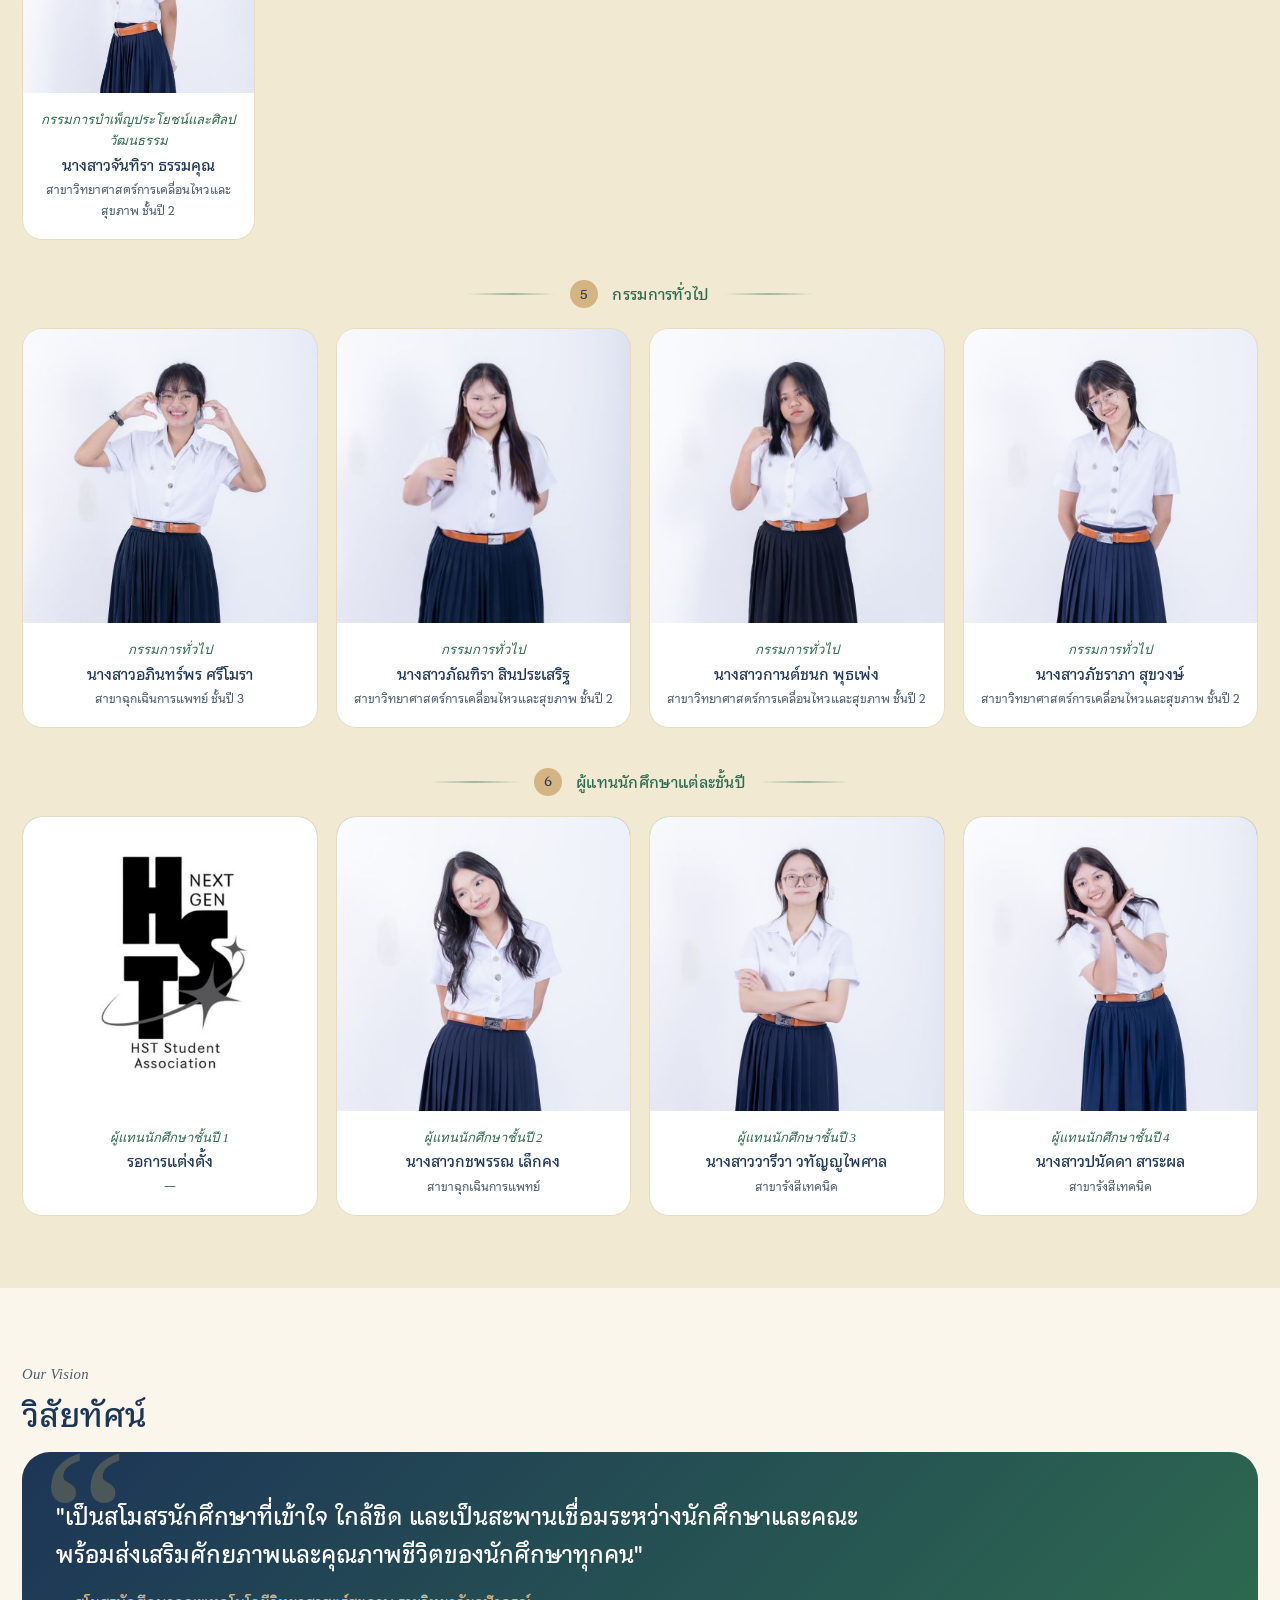
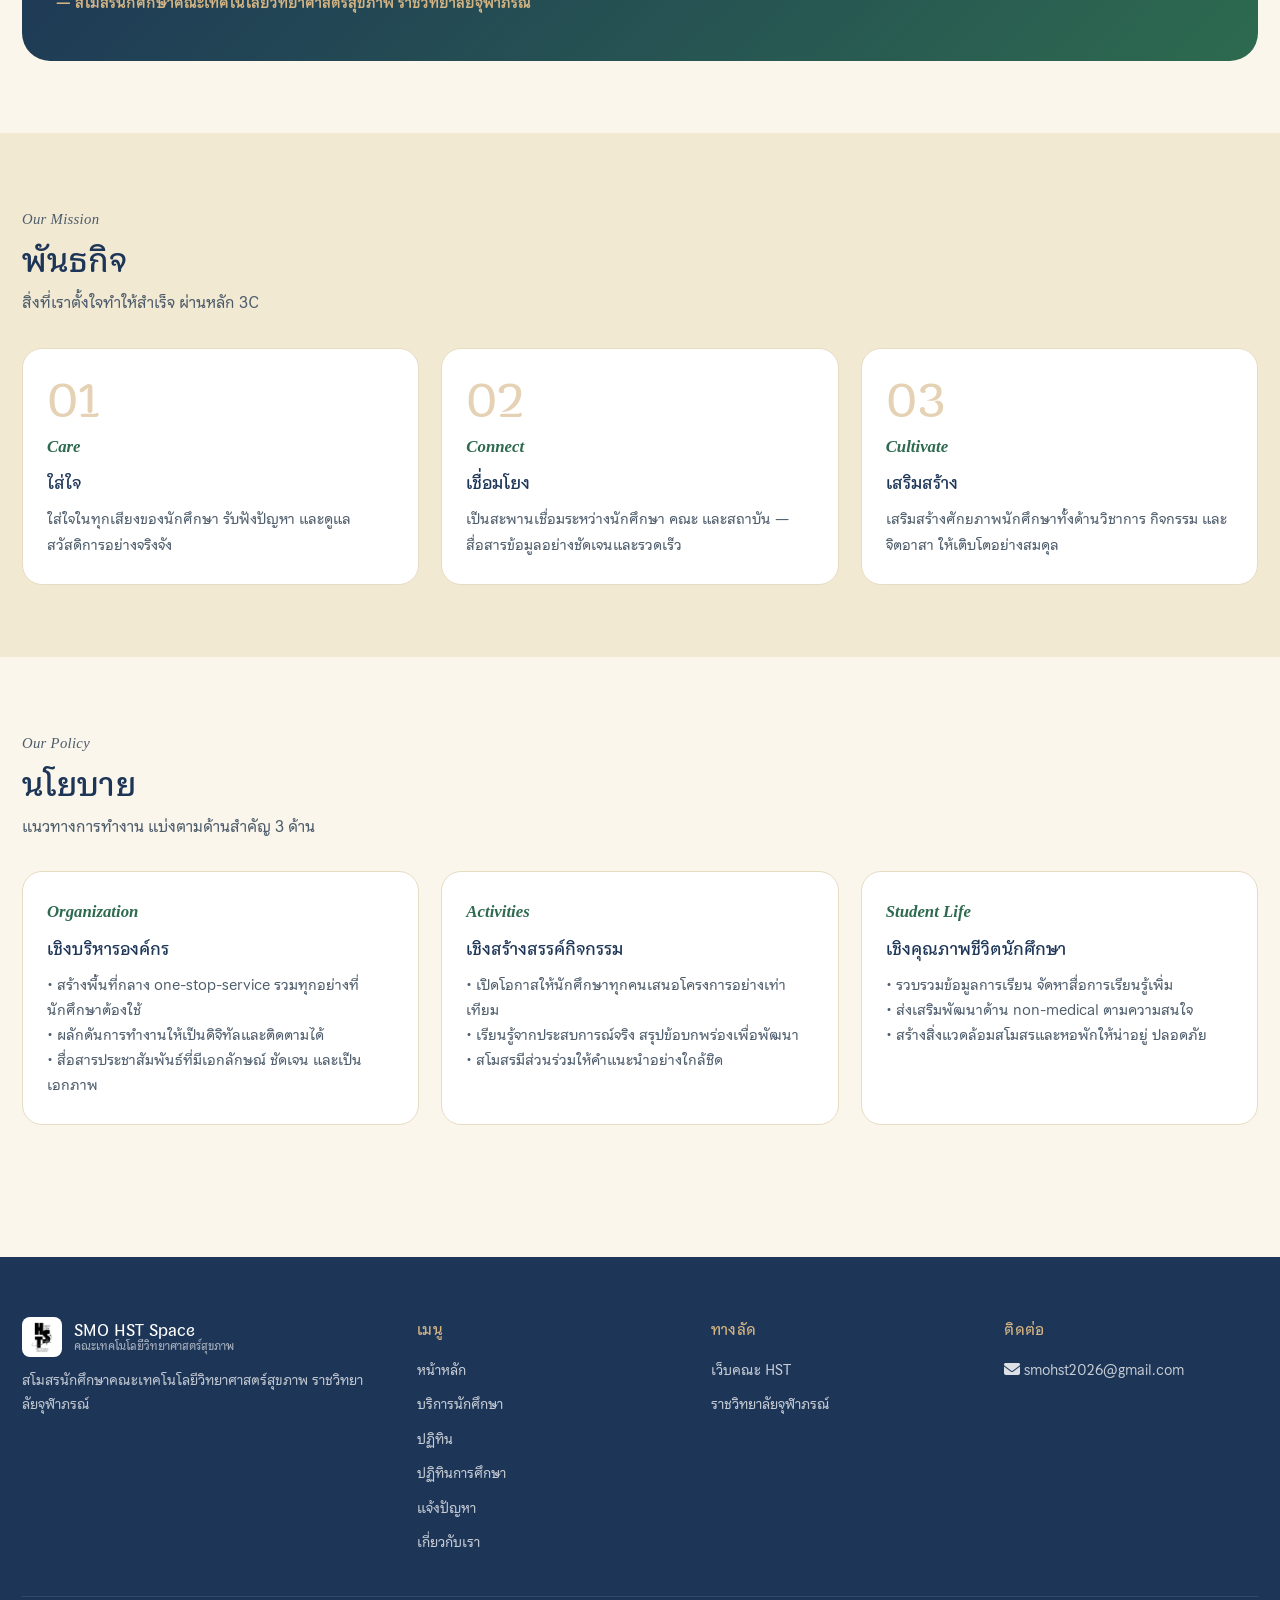
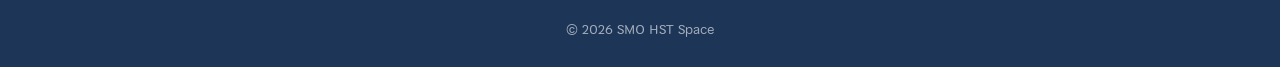
==== commit bc582eda: "Update CSS and JS version in about.html" ====
--- a/about.html
+++ b/about.html
@@ -7,7 +7,7 @@
   <title>เกี่ยวกับเรา | SMO HST Space</title>
   <meta name="description" content="เกี่ยวกับสโมสรนักศึกษา คณะเทคโนโลยีวิทยาศาสตร์สุขภาพ — วิสัยทัศน์ พันธกิจ นโยบาย และทีมงาน" />
   <link rel="stylesheet" href="https://cdnjs.cloudflare.com/ajax/libs/font-awesome/6.4.2/css/all.min.css" />
-  <link rel="stylesheet" href="css/portal.css?v=22" />
+  <link rel="stylesheet" href="css/portal.css?v=21" />
 </head>
 <body>
 
@@ -348,165 +348,16 @@
         </div>
       </div>
 
-      <!-- ============ TIER 6: SUB-COMMITTEES (อนุกรรมการ 5 ฝ่าย) ============ -->
+      <!-- ============ TIER 6: YEAR REPRESENTATIVES ============ -->
       <div class="committee-section">
         <h3 class="tier-title">
           <span class="num">6</span>
-          <span class="th">อนุกรรมการฝ่ายต่างๆ</span>
-          <span class="en">Sub-committees</span>
-        </h3>
-
-        <!-- ฝ่ายผู้ช่วยเลขานุการ -->
-        <h4 class="subdept-title th">อนุกรรมการฝ่ายผู้ช่วยเลขานุการ</h4>
-        <h4 class="subdept-title en">Assistant Secretary</h4>
-        <div class="team-grid-2">
-          <div class="member-card is-sub">
-            <div class="member-avatar"><img src="assets/team/21-sub-secretary-1.jpg" alt="อนุกรรมการฝ่ายผู้ช่วยเลขานุการ" loading="lazy" onerror="this.style.display='none';this.parentElement.classList.add('no-photo')" /></div>
-            <div class="member-info">
-              <div class="member-role th">อนุกรรมการฝ่ายผู้ช่วยเลขานุการ</div>
-              <div class="member-role en">Assistant Secretary</div>
-              <div class="member-name th">รอการแต่งตั้ง</div>
-              <div class="member-name en">To be appointed</div>
-              <div class="member-program th">—</div>
-              <div class="member-program en">—</div>
-            </div>
-          </div>
-          <div class="member-card is-sub">
-            <div class="member-avatar"><img src="assets/team/22-sub-secretary-2.jpg" alt="อนุกรรมการฝ่ายผู้ช่วยเลขานุการ" loading="lazy" onerror="this.style.display='none';this.parentElement.classList.add('no-photo')" /></div>
-            <div class="member-info">
-              <div class="member-role th">อนุกรรมการฝ่ายผู้ช่วยเลขานุการ</div>
-              <div class="member-role en">Assistant Secretary</div>
-              <div class="member-name th">รอการแต่งตั้ง</div>
-              <div class="member-name en">To be appointed</div>
-              <div class="member-program th">—</div>
-              <div class="member-program en">—</div>
-            </div>
-          </div>
-        </div>
-
-        <!-- ฝ่ายการเงินและประสานงานภายนอก -->
-        <h4 class="subdept-title th">อนุกรรมการฝ่ายการเงิน และประสานงานภายนอก (สปอนเซอร์)</h4>
-        <h4 class="subdept-title en">Finance &amp; External Relations (Sponsorship)</h4>
-        <div class="team-grid-2">
-          <div class="member-card is-sub">
-            <div class="member-avatar"><img src="assets/team/23-sub-finance-1.jpg" alt="อนุกรรมการฝ่ายการเงินและประสานงานภายนอก" loading="lazy" onerror="this.style.display='none';this.parentElement.classList.add('no-photo')" /></div>
-            <div class="member-info">
-              <div class="member-role th">อนุกรรมการฝ่ายการเงินและประสานงานภายนอก</div>
-              <div class="member-role en">Finance &amp; External Relations</div>
-              <div class="member-name th">รอการแต่งตั้ง</div>
-              <div class="member-name en">To be appointed</div>
-              <div class="member-program th">—</div>
-              <div class="member-program en">—</div>
-            </div>
-          </div>
-          <div class="member-card is-sub">
-            <div class="member-avatar"><img src="assets/team/24-sub-finance-2.jpg" alt="อนุกรรมการฝ่ายการเงินและประสานงานภายนอก" loading="lazy" onerror="this.style.display='none';this.parentElement.classList.add('no-photo')" /></div>
-            <div class="member-info">
-              <div class="member-role th">อนุกรรมการฝ่ายการเงินและประสานงานภายนอก</div>
-              <div class="member-role en">Finance &amp; External Relations</div>
-              <div class="member-name th">รอการแต่งตั้ง</div>
-              <div class="member-name en">To be appointed</div>
-              <div class="member-program th">—</div>
-              <div class="member-program en">—</div>
-            </div>
-          </div>
-        </div>
-
-        <!-- ฝ่ายพัสดุ -->
-        <h4 class="subdept-title th">อนุกรรมการฝ่ายพัสดุ</h4>
-        <h4 class="subdept-title en">Supplies &amp; Inventory</h4>
-        <div class="team-grid-2">
-          <div class="member-card is-sub">
-            <div class="member-avatar"><img src="assets/team/25-sub-supply-1.jpg" alt="อนุกรรมการฝ่ายพัสดุ" loading="lazy" onerror="this.style.display='none';this.parentElement.classList.add('no-photo')" /></div>
-            <div class="member-info">
-              <div class="member-role th">อนุกรรมการฝ่ายพัสดุ</div>
-              <div class="member-role en">Supplies &amp; Inventory</div>
-              <div class="member-name th">รอการแต่งตั้ง</div>
-              <div class="member-name en">To be appointed</div>
-              <div class="member-program th">—</div>
-              <div class="member-program en">—</div>
-            </div>
-          </div>
-          <div class="member-card is-sub">
-            <div class="member-avatar"><img src="assets/team/26-sub-supply-2.jpg" alt="อนุกรรมการฝ่ายพัสดุ" loading="lazy" onerror="this.style.display='none';this.parentElement.classList.add('no-photo')" /></div>
-            <div class="member-info">
-              <div class="member-role th">อนุกรรมการฝ่ายพัสดุ</div>
-              <div class="member-role en">Supplies &amp; Inventory</div>
-              <div class="member-name th">รอการแต่งตั้ง</div>
-              <div class="member-name en">To be appointed</div>
-              <div class="member-program th">—</div>
-              <div class="member-program en">—</div>
-            </div>
-          </div>
-        </div>
-
-        <!-- ฝ่ายกราฟฟิกดีไซน์ -->
-        <h4 class="subdept-title th">อนุกรรมการฝ่ายกราฟฟิกดีไซน์</h4>
-        <h4 class="subdept-title en">Graphic Design</h4>
-        <div class="team-grid-2">
-          <div class="member-card is-sub">
-            <div class="member-avatar"><img src="assets/team/27-sub-graphic-1.jpg" alt="อนุกรรมการฝ่ายกราฟฟิกดีไซน์" loading="lazy" onerror="this.style.display='none';this.parentElement.classList.add('no-photo')" /></div>
-            <div class="member-info">
-              <div class="member-role th">อนุกรรมการฝ่ายกราฟฟิกดีไซน์</div>
-              <div class="member-role en">Graphic Design</div>
-              <div class="member-name th">รอการแต่งตั้ง</div>
-              <div class="member-name en">To be appointed</div>
-              <div class="member-program th">—</div>
-              <div class="member-program en">—</div>
-            </div>
-          </div>
-          <div class="member-card is-sub">
-            <div class="member-avatar"><img src="assets/team/28-sub-graphic-2.jpg" alt="อนุกรรมการฝ่ายกราฟฟิกดีไซน์" loading="lazy" onerror="this.style.display='none';this.parentElement.classList.add('no-photo')" /></div>
-            <div class="member-info">
-              <div class="member-role th">อนุกรรมการฝ่ายกราฟฟิกดีไซน์</div>
-              <div class="member-role en">Graphic Design</div>
-              <div class="member-name th">รอการแต่งตั้ง</div>
-              <div class="member-name en">To be appointed</div>
-              <div class="member-program th">—</div>
-              <div class="member-program en">—</div>
-            </div>
-          </div>
-        </div>
-
-        <!-- ฝ่ายทะเบียนและเอกสาร -->
-        <h4 class="subdept-title th">อนุกรรมการฝ่ายทะเบียนและเอกสาร</h4>
-        <h4 class="subdept-title en">Registration &amp; Documents</h4>
-        <div class="team-grid-2">
-          <div class="member-card is-sub">
-            <div class="member-avatar"><img src="assets/team/29-sub-register-1.jpg" alt="อนุกรรมการฝ่ายทะเบียนและเอกสาร" loading="lazy" onerror="this.style.display='none';this.parentElement.classList.add('no-photo')" /></div>
-            <div class="member-info">
-              <div class="member-role th">อนุกรรมการฝ่ายทะเบียนและเอกสาร</div>
-              <div class="member-role en">Registration &amp; Documents</div>
-              <div class="member-name th">รอการแต่งตั้ง</div>
-              <div class="member-name en">To be appointed</div>
-              <div class="member-program th">—</div>
-              <div class="member-program en">—</div>
-            </div>
-          </div>
-          <div class="member-card is-sub">
-            <div class="member-avatar"><img src="assets/team/30-sub-register-2.jpg" alt="อนุกรรมการฝ่ายทะเบียนและเอกสาร" loading="lazy" onerror="this.style.display='none';this.parentElement.classList.add('no-photo')" /></div>
-            <div class="member-info">
-              <div class="member-role th">อนุกรรมการฝ่ายทะเบียนและเอกสาร</div>
-              <div class="member-role en">Registration &amp; Documents</div>
-              <div class="member-name th">รอการแต่งตั้ง</div>
-              <div class="member-name en">To be appointed</div>
-              <div class="member-program th">—</div>
-              <div class="member-program en">—</div>
-            </div>
-          </div>
-        </div>
-      </div>
-
-      <!-- ============ TIER 7: YEAR REPRESENTATIVES ============ -->
-      <div class="committee-section">
-        <h3 class="tier-title">
-          <span class="num">7</span>
           <span class="th">ผู้แทนนักศึกษาแต่ละชั้นปี</span>
           <span class="en">Year Representatives</span>
         </h3>
         <div class="team-grid-4">
           <div class="member-card is-rep">
-            <div class="member-avatar"><img src="assets/team/17-rep-y1.jpg" alt="ผู้แทนปี 1" loading="lazy" onerror="this.style.display='none';this.parentElement.classList.add('no-photo')" /></div>
+            <div class="member-avatar"><img src="assets/team/17-rep-y1.jpg" alt="ผู้แทนปี 1" loading="lazy" /></div>
             <div class="member-info">
               <div class="member-role th">ผู้แทนนักศึกษาชั้นปี 1</div>
               <div class="member-role en">1st Year Representative</div>
@@ -709,6 +560,6 @@
     </div>
   </footer>
 
-  <script src="js/portal.js?v=22"></script>
+  <script src="js/portal.js?v=21"></script>
 </body>
 </html>
